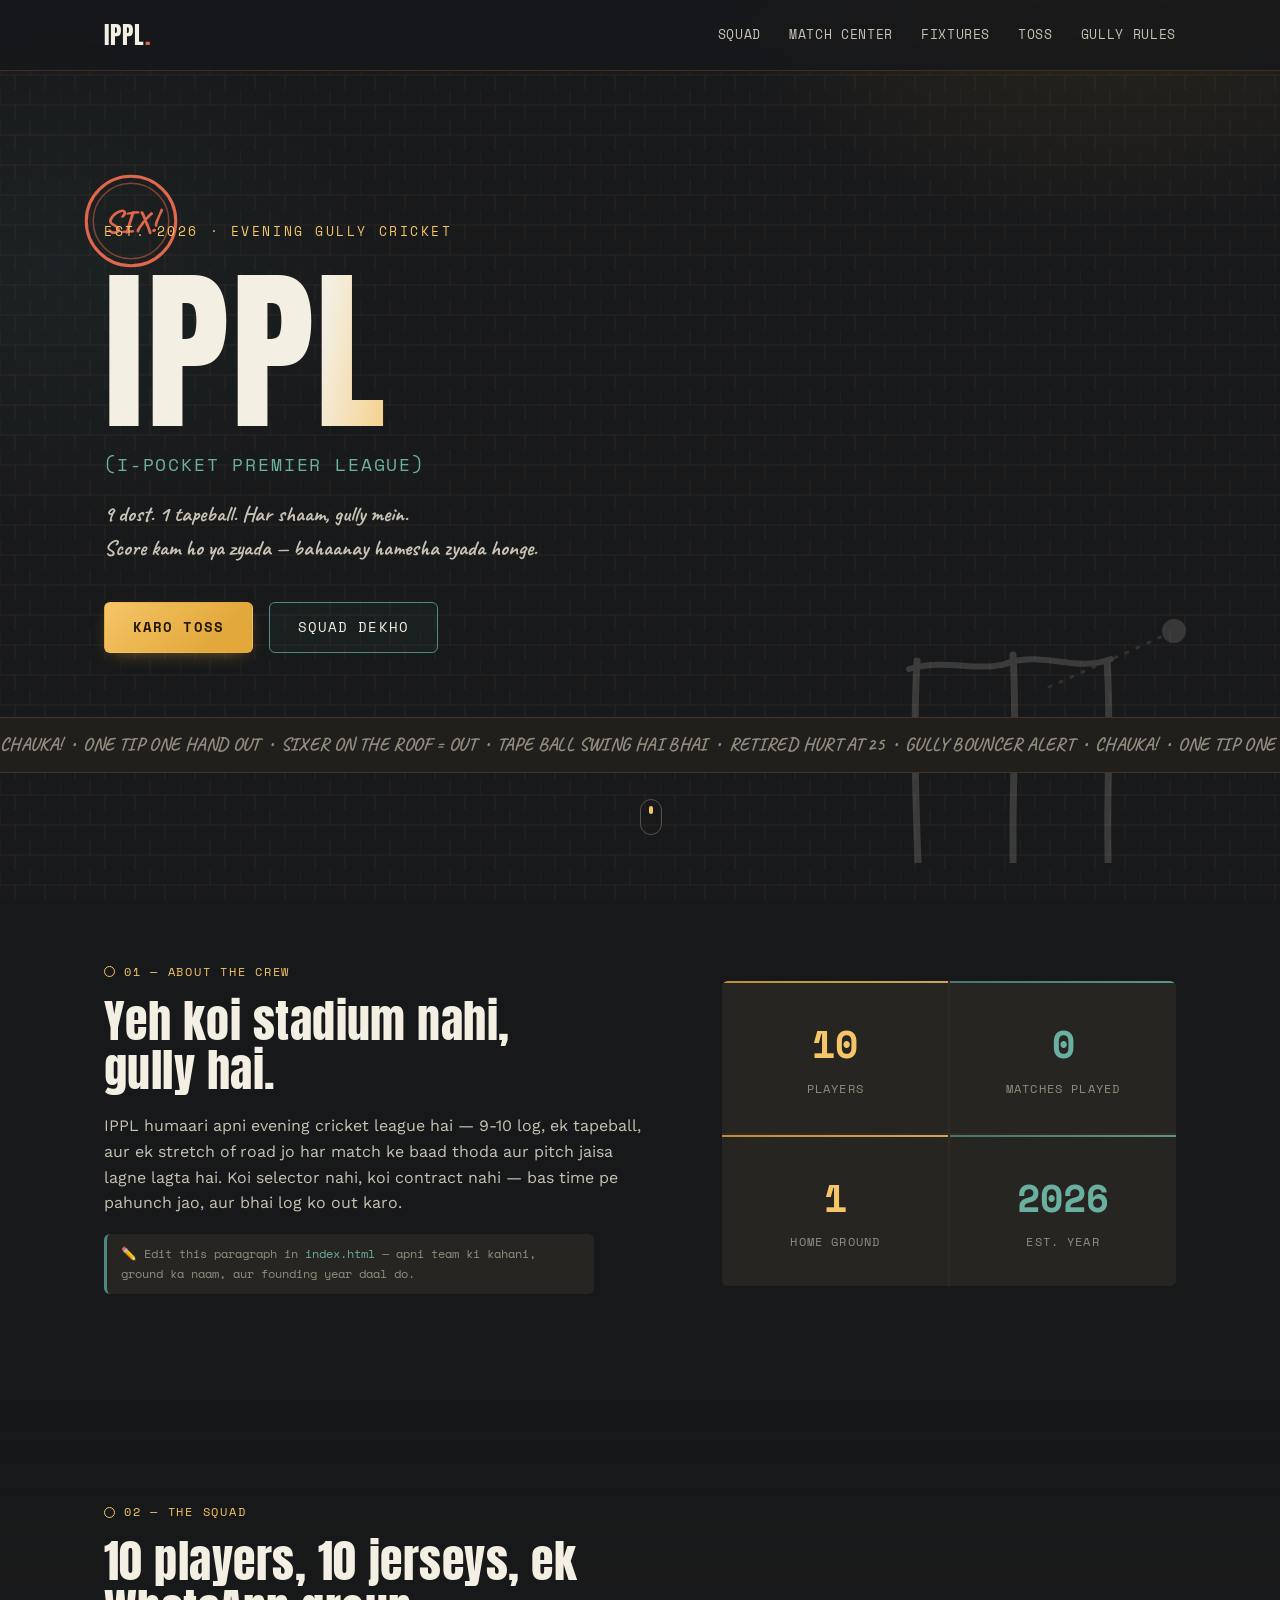
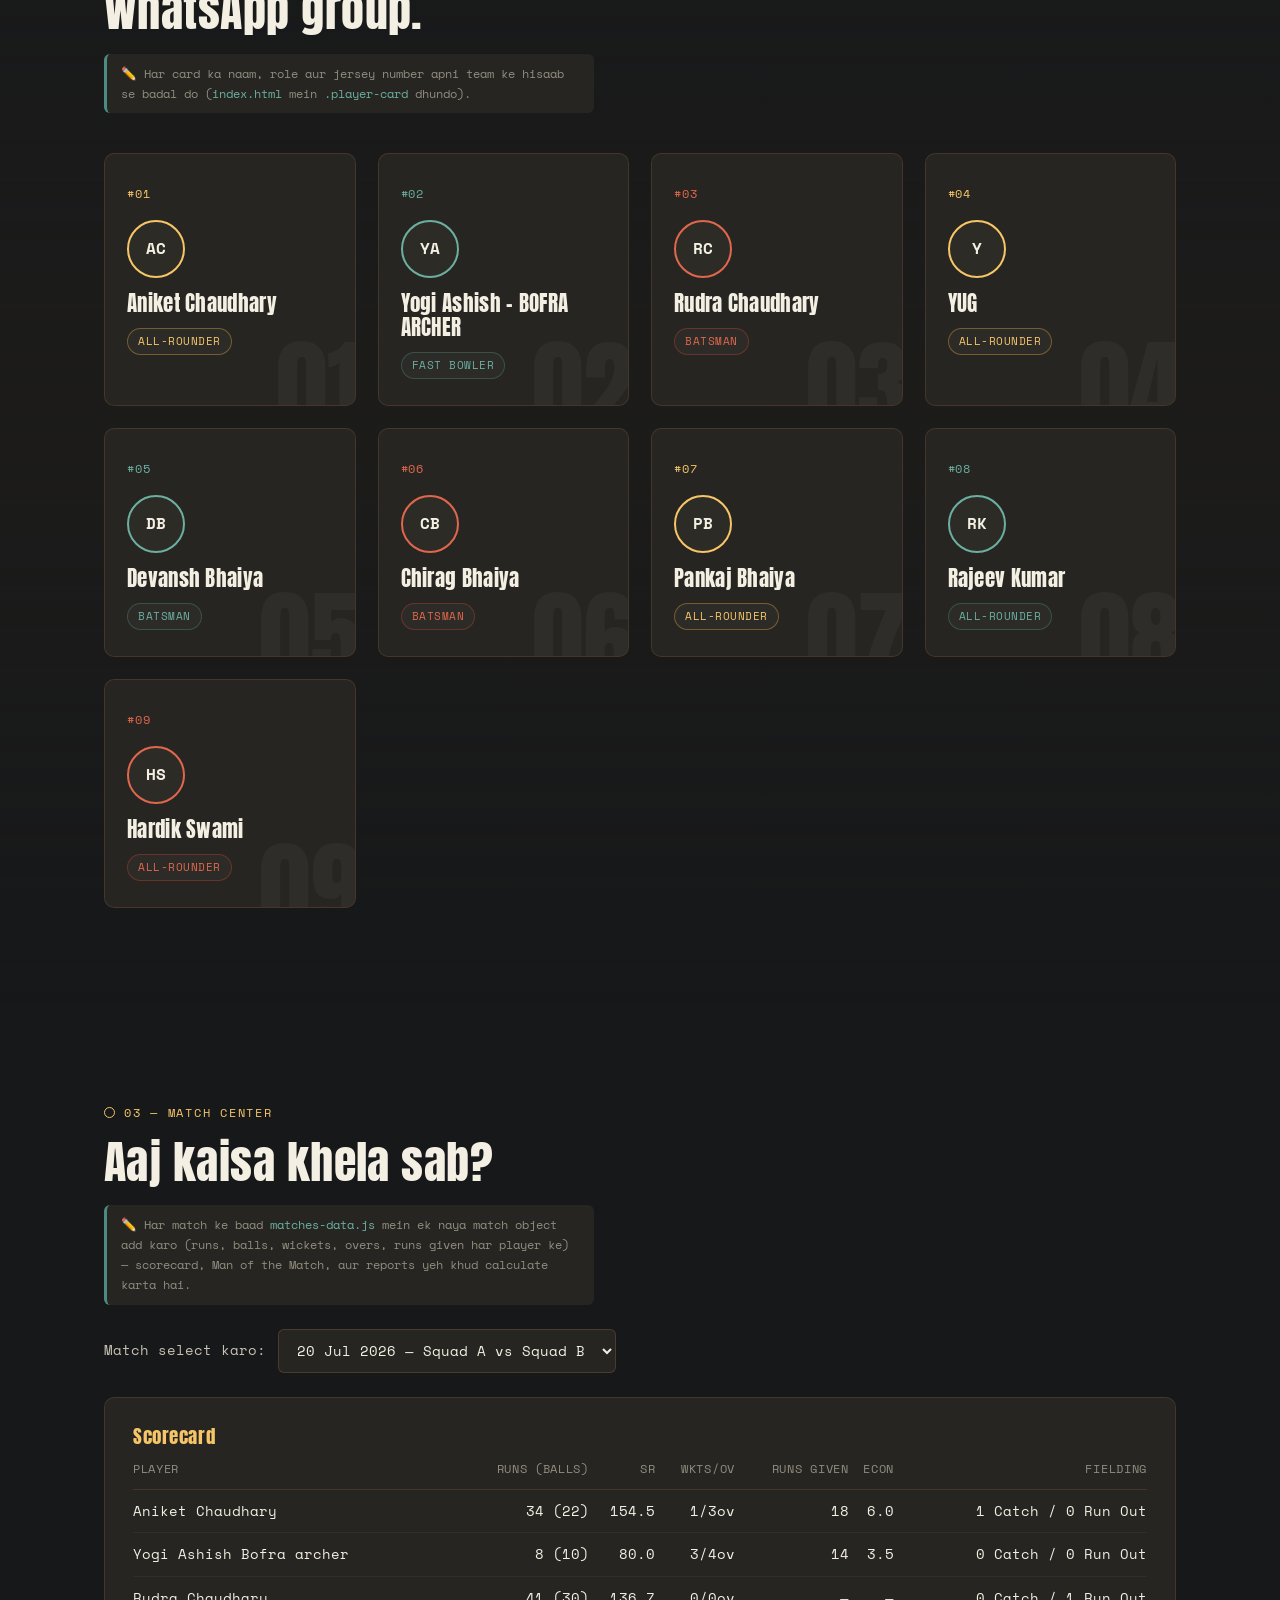
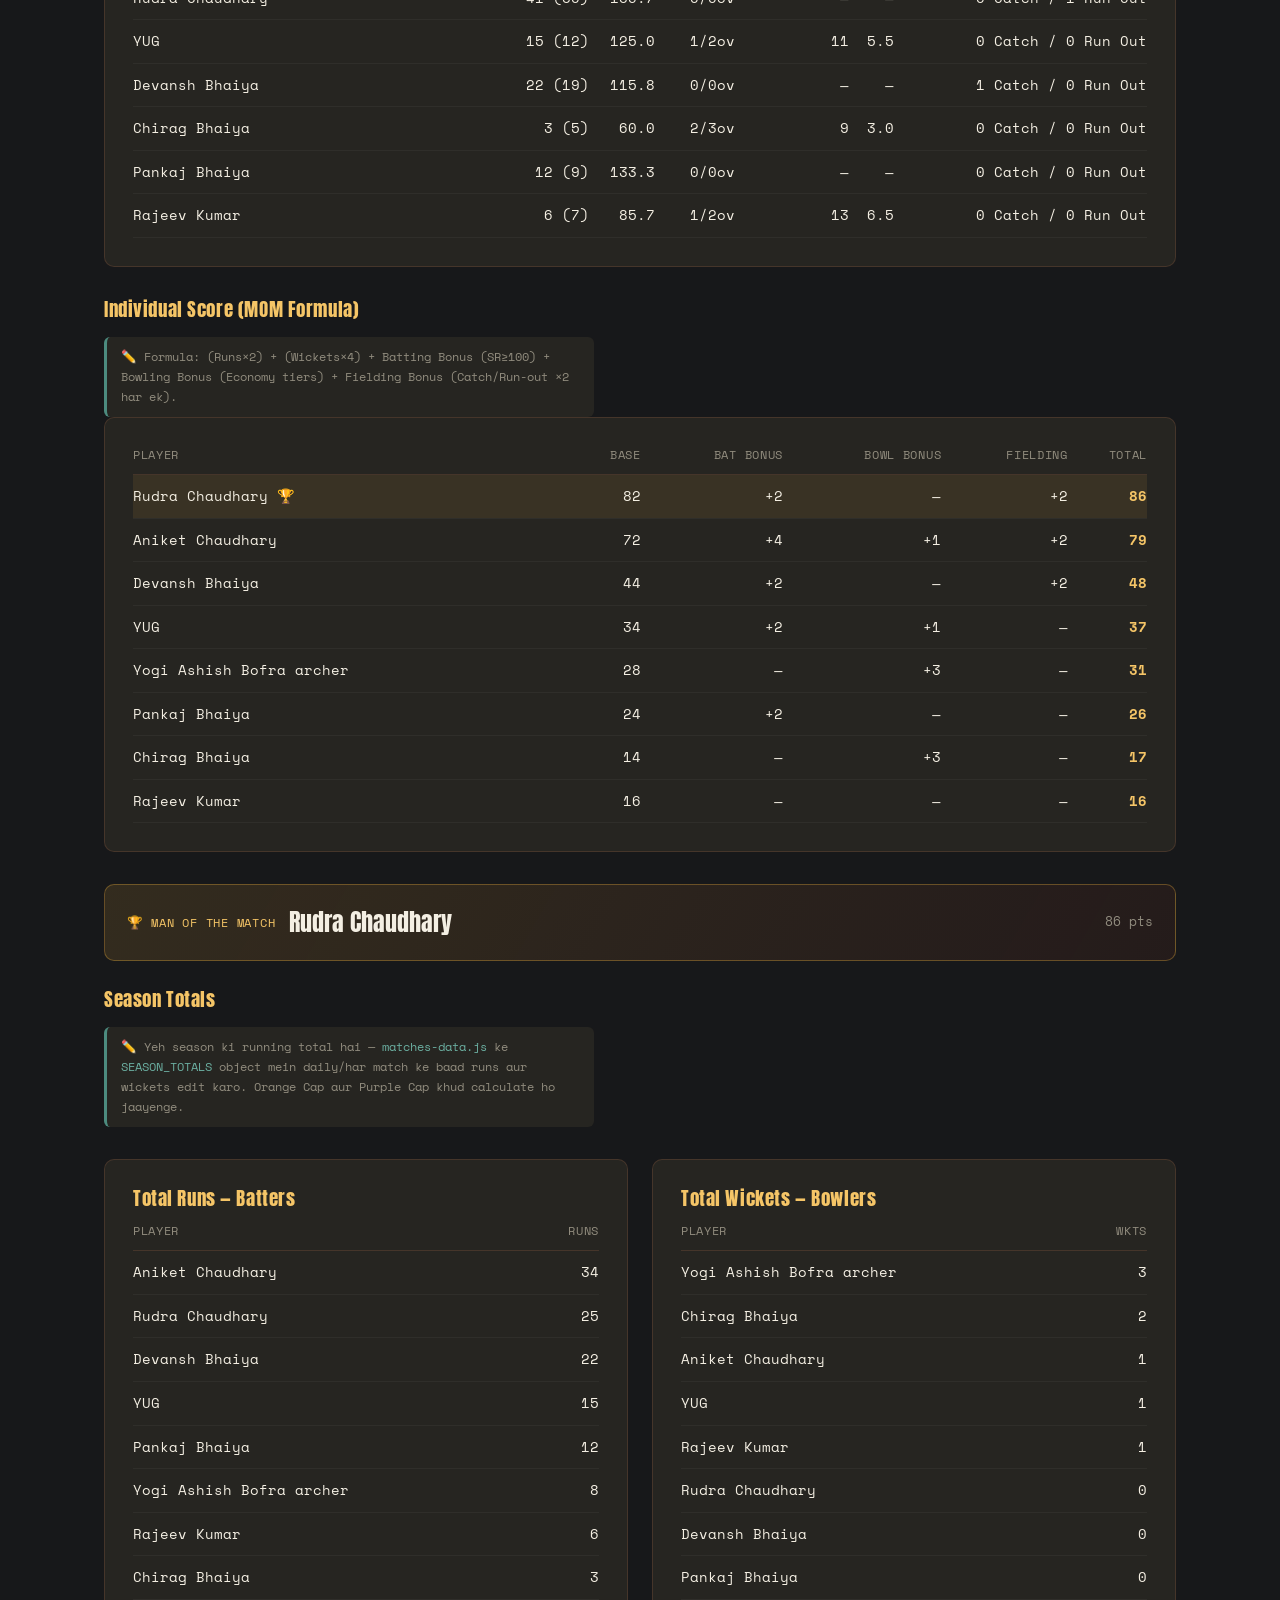
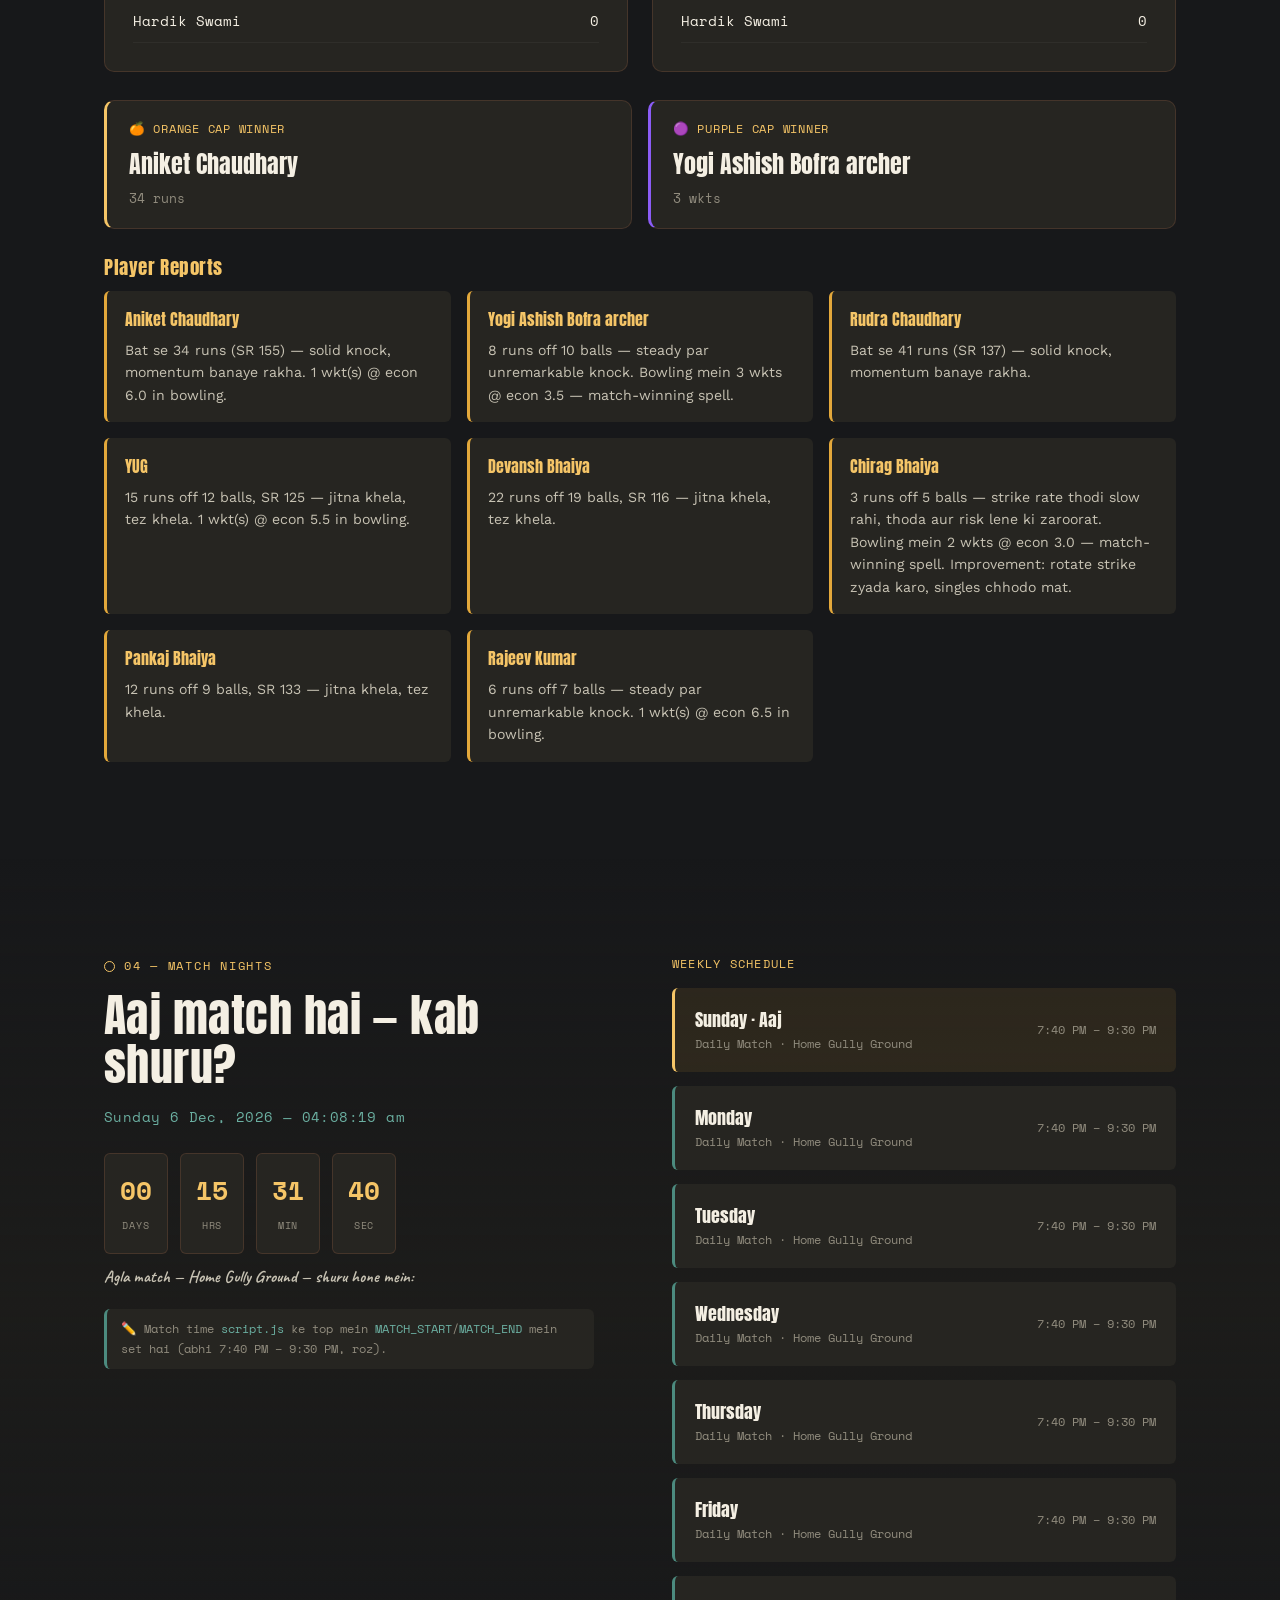
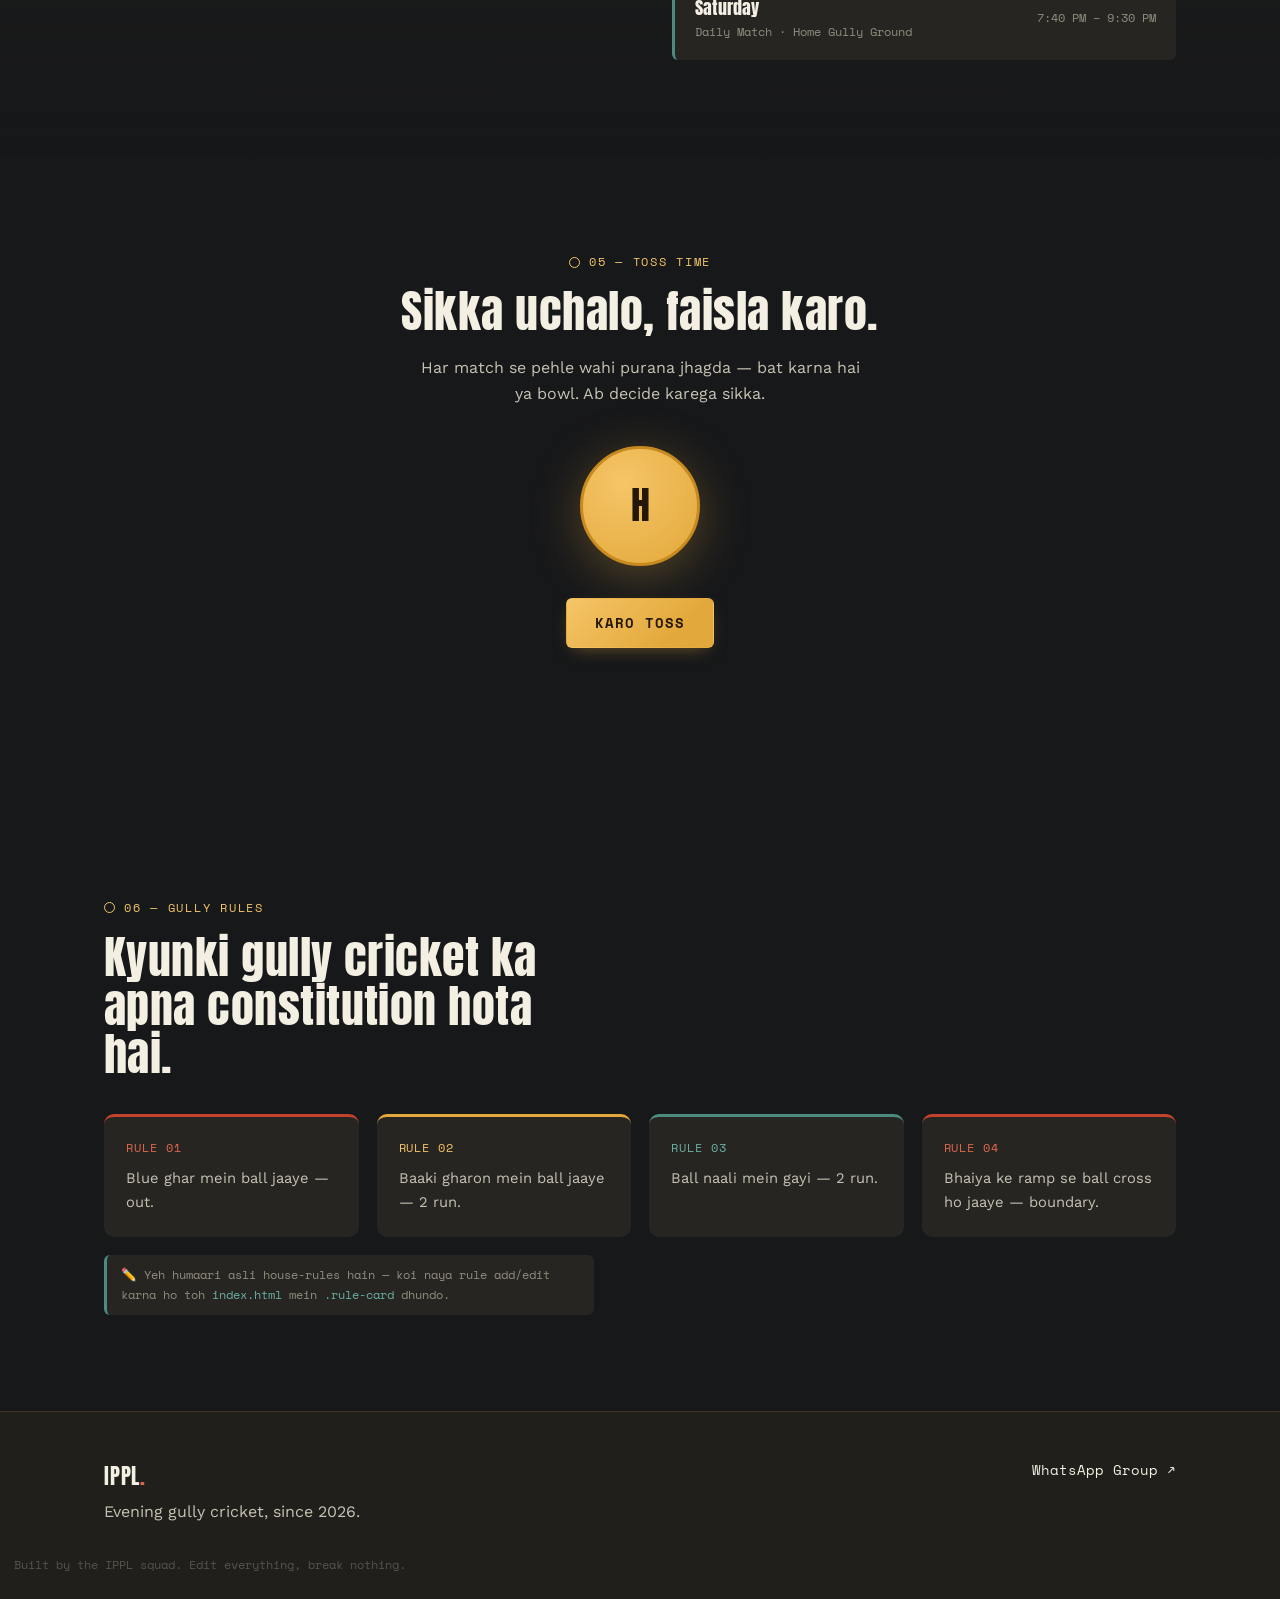
==== index.html @ b7e1fed7 "Refactor scorecard tables into scrollable divs" ====
<!DOCTYPE html>
<html lang="en">
<head>
<meta charset="UTF-8">
<meta name="viewport" content="width=device-width, initial-scale=1.0">
<title>IPPL — Evening Gully Cricket League</title>
<meta name="description" content="IPPL — our gully cricket crew's home ground online. Squad, fixtures, stats and toss.">
<link rel="preconnect" href="https://fonts.googleapis.com">
<link rel="preconnect" href="https://fonts.gstatic.com" crossorigin>
<link href="https://fonts.googleapis.com/css2?family=Anton&family=Caveat:wght@600;700&family=Space+Mono:wght@400;700&family=Work+Sans:wght@400;500;600;700&display=swap" rel="stylesheet">
<link rel="stylesheet" href="style.css">
</head>
<body>

<!-- ============ NAV ============ -->
<header class="site-header">
  <div class="nav-wrap">
    <a href="#top" class="brand">IPPL<span class="brand-dot">.</span></a>
    <button class="nav-toggle" id="navToggle" aria-label="Toggle menu" aria-expanded="false">
      <span></span><span></span><span></span>
    </button>
    <nav class="nav-links" id="navLinks">
      <a href="#squad">Squad</a>
      <a href="#matchcenter">Match Center</a>
      <a href="#fixtures">Fixtures</a>
      <a href="#toss">Toss</a>
      <a href="#rules">Gully Rules</a>
    </nav>
  </div>
</header>

<!-- ============ HERO ============ -->
<section class="hero" id="top">
  <svg class="chalk-wicket" viewBox="0 0 420 320" aria-hidden="true">
    <path d="M110 300 C107 220, 104 140, 108 70" fill="none" stroke="currentColor" stroke-width="7" stroke-linecap="round"/>
    <path d="M205 302 C201 218, 209 138, 204 64" fill="none" stroke="currentColor" stroke-width="7" stroke-linecap="round"/>
    <path d="M300 300 C296 218, 303 140, 298 70" fill="none" stroke="currentColor" stroke-width="7" stroke-linecap="round"/>
    <path d="M100 78 C140 66, 172 84, 206 70" fill="none" stroke="currentColor" stroke-width="6" stroke-linecap="round"/>
    <path d="M198 72 C236 60, 266 82, 302 68" fill="none" stroke="currentColor" stroke-width="6" stroke-linecap="round"/>
    <circle cx="365" cy="40" r="12" fill="currentColor" opacity="0.9"/>
    <path d="M240 96 C280 78, 322 60, 356 44" fill="none" stroke="currentColor" stroke-width="3" stroke-dasharray="2 10" stroke-linecap="round" opacity="0.7"/>
  </svg>
  <div class="six-stamp" aria-hidden="true">
    <svg viewBox="0 0 140 140">
      <circle cx="70" cy="70" r="58" fill="none" stroke="currentColor" stroke-width="4"/>
      <circle cx="70" cy="70" r="49" fill="none" stroke="currentColor" stroke-width="2" opacity="0.5"/>
    </svg>
    <span>SIX!</span>
  </div>
  <div class="hero-inner">
    <p class="eyebrow">EST. 2026 · EVENING GULLY CRICKET</p>
    <h1 class="hero-title"><span class="hero-title-shine">IPPL</span><span class="hero-fullform">(I-Pocket Premier League)</span></h1>
    <p class="hero-sub">9 dost. 1 tapeball. Har shaam, gully mein.<br class="br-desktop"> Score kam ho ya zyada — bahaanay hamesha zyada honge.</p>
    <div class="hero-actions">
      <a href="#toss" class="btn btn-amber">Karo Toss</a>
      <a href="#squad" class="btn btn-ghost">Squad Dekho</a>
    </div>
  </div>
  <a href="#about" class="scroll-cue" aria-label="Scroll down">
    <span></span>
  </a>
  <div class="marquee" aria-hidden="true">
    <div class="marquee-track">
      <span>CHAUKA! &nbsp;•&nbsp; ONE TIP ONE HAND OUT &nbsp;•&nbsp; SIXER ON THE ROOF = OUT &nbsp;•&nbsp; TAPE BALL SWING HAI BHAI &nbsp;•&nbsp; RETIRED HURT AT 25 &nbsp;•&nbsp; GULLY BOUNCER ALERT &nbsp;•&nbsp; CHAUKA! &nbsp;•&nbsp; ONE TIP ONE HAND OUT &nbsp;•&nbsp; SIXER ON THE ROOF = OUT &nbsp;•&nbsp; TAPE BALL SWING HAI BHAI &nbsp;•&nbsp; RETIRED HURT AT 25 &nbsp;•&nbsp; GULLY BOUNCER ALERT &nbsp;•&nbsp;</span>
    </div>
  </div>
</section>

<!-- ============ ABOUT / SCOREBOARD ============ -->
<section class="about" id="about">
  <div class="section-inner about-grid">
    <div class="about-copy reveal">
      <p class="section-label">01 — About the crew</p>
      <h2>Yeh koi stadium nahi, gully hai.</h2>
      <p>IPPL humaari apni evening cricket league hai — 9-10 log, ek tapeball, aur ek stretch of road jo har match ke baad thoda aur pitch jaisa lagne lagta hai. Koi selector nahi, koi contract nahi — bas time pe pahunch jao, aur bhai log ko out karo.</p>
      <p class="edit-note">✏️ Edit this paragraph in <code>index.html</code> — apni team ki kahani, ground ka naam, aur founding year daal do.</p>
    </div>
    <div class="scoreboard reveal">
      <div class="score-tile">
        <span class="score-num" data-count="10">0</span>
        <span class="score-label">Players</span>
      </div>
      <div class="score-tile">
        <span class="score-num" data-count="0">0</span>
        <span class="score-label">Matches Played</span>
      </div>
      <div class="score-tile">
        <span class="score-num" data-count="1">0</span>
        <span class="score-label">Home Ground</span>
      </div>
      <div class="score-tile">
        <span class="score-num" data-count="2026">0</span>
        <span class="score-label">Est. Year</span>
      </div>
    </div>
  </div>
</section>

<!-- ============ SQUAD ============ -->
<section class="squad" id="squad">
  <div class="section-inner">
    <p class="section-label">02 — The squad</p>
    <h2 class="reveal">10 players, 10 jerseys, ek WhatsApp group.</h2>
    <p class="edit-note reveal">✏️ Har card ka naam, role aur jersey number apni team ke hisaab se badal do (<code>index.html</code> mein <code>.player-card</code> dhundo).</p>
    <div class="squad-grid" id="squadGrid"></div>
  </div>
</section>

<!-- ============ MATCH CENTER ============ -->
<section class="matchcenter" id="matchcenter">
  <div class="section-inner">
    <p class="section-label">03 — Match Center</p>
    <h2 class="reveal">Aaj kaisa khela sab?</h2>
    <p class="edit-note reveal">✏️ Har match ke baad <code>matches-data.js</code> mein ek naya match object add karo (runs, balls, wickets, overs, runs given har player ke) — scorecard, Man of the Match, aur reports yeh khud calculate karta hai.</p>

    <div class="match-picker reveal">
      <label for="matchSelect">Match select karo:</label>
      <select id="matchSelect"></select>
    </div>

    <div class="stat-panel reveal scorecard-panel">
      <h3>Scorecard</h3>
      <div class="table-scroll">
        <table>
          <thead><tr><th>Player</th><th>Runs (Balls)</th><th>SR</th><th>Wkts/Ov</th><th>Runs Given</th><th>Econ</th><th>Fielding</th></tr></thead>
          <tbody id="scorecardBody"></tbody>
        </table>
      </div>
    </div>

    <h3 class="reports-heading reveal">Individual Score (MOM Formula)</h3>
    <p class="edit-note reveal">✏️ Formula: (Runs×2) + (Wickets×4) + Batting Bonus (SR≥100) + Bowling Bonus (Economy tiers) + Fielding Bonus (Catch/Run-out ×2 har ek).</p>
    <div class="stat-panel reveal scorecard-panel">
      <div class="table-scroll">
        <table>
          <thead><tr><th>Player</th><th>Base</th><th>Bat Bonus</th><th>Bowl Bonus</th><th>Fielding</th><th>Total</th></tr></thead>
          <tbody id="pointsBody"></tbody>
        </table>
      </div>
    </div>

    <div class="mom-banner reveal" id="momBadge"></div>

    <h3 class="reports-heading reveal">Season Totals</h3>
    <p class="edit-note reveal">✏️ Yeh season ki running total hai — <code>matches-data.js</code> ke <code>SEASON_TOTALS</code> object mein daily/har match ke baad runs aur wickets edit karo. Orange Cap aur Purple Cap khud calculate ho jaayenge.</p>
    <div class="stats-grid">
      <div class="stat-panel reveal">
        <h3>Total Runs — Batters</h3>
        <table>
          <thead><tr><th>Player</th><th>Runs</th></tr></thead>
          <tbody id="seasonBattingBody"></tbody>
        </table>
      </div>
      <div class="stat-panel reveal">
        <h3>Total Wickets — Bowlers</h3>
        <table>
          <thead><tr><th>Player</th><th>Wkts</th></tr></thead>
          <tbody id="seasonBowlingBody"></tbody>
        </table>
      </div>
    </div>

    <div class="cap-banner reveal" id="capWinnersBanner"></div>

    <h3 class="reports-heading reveal">Player Reports</h3>
    <ul class="reports-grid" id="reportsList"></ul>
  </div>
</section>

<!-- ============ FIXTURES ============ -->
<section class="fixtures" id="fixtures">
  <div class="section-inner fixtures-grid">
    <div class="reveal">
      <p class="section-label">04 — Match nights</p>
      <h2>Aaj match hai — kab shuru?</h2>
      <p class="live-clock" id="liveClock">Loading…</p>
      <div class="countdown" id="countdown">
        <div class="cd-box"><span id="cdDays">--</span><label>Days</label></div>
        <div class="cd-box"><span id="cdHours">--</span><label>Hrs</label></div>
        <div class="cd-box"><span id="cdMins">--</span><label>Min</label></div>
        <div class="cd-box"><span id="cdSecs">--</span><label>Sec</label></div>
      </div>
      <p class="countdown-caption" id="countdownCaption">Loading…</p>
      <p class="edit-note">✏️ Match time <code>script.js</code> ke top mein <code>MATCH_START</code>/<code>MATCH_END</code> mein set hai (abhi 7:40 PM – 9:30 PM, roz).</p>
    </div>
    <div class="reveal">
      <p class="schedule-heading">Weekly Schedule</p>
      <ul class="fixture-list" id="fixtureList"></ul>
    </div>
  </div>
</section>

<!-- ============ TOSS SIMULATOR ============ -->
<section class="toss" id="toss">
  <div class="section-inner toss-inner">
    <p class="section-label">05 — Toss time</p>
    <h2 class="reveal">Sikka uchalo, faisla karo.</h2>
    <p class="reveal">Har match se pehle wahi purana jhagda — bat karna hai ya bowl. Ab decide karega sikka.</p>

    <div class="coin-stage reveal">
      <div class="coin" id="coin">
        <div class="coin-face coin-heads">H</div>
        <div class="coin-face coin-tails">T</div>
      </div>
    </div>

    <button class="btn btn-amber" id="tossBtn">Karo Toss</button>
    <p class="toss-result" id="tossResult">&nbsp;</p>
  </div>
</section>

<!-- ============ RULES ============ -->
<section class="rules" id="rules">
  <div class="section-inner">
    <p class="section-label">06 — Gully rules</p>
    <h2 class="reveal">Kyunki gully cricket ka apna constitution hota hai.</h2>
    <div class="rules-grid">
      <div class="rule-card reveal">
        <span class="rule-tag">Rule 01</span>
        <p>Blue ghar mein ball jaaye — out.</p>
      </div>
      <div class="rule-card reveal">
        <span class="rule-tag">Rule 02</span>
        <p>Baaki gharon mein ball jaaye — 2 run.</p>
      </div>
      <div class="rule-card reveal">
        <span class="rule-tag">Rule 03</span>
        <p>Ball naali mein gayi — 2 run.</p>
      </div>
      <div class="rule-card reveal">
        <span class="rule-tag">Rule 04</span>
        <p>Bhaiya ke ramp se ball cross ho jaaye — boundary.</p>
      </div>
    </div>
    <p class="edit-note reveal">✏️ Yeh humaari asli house-rules hain — koi naya rule add/edit karna ho toh <code>index.html</code> mein <code>.rule-card</code> dhundo.</p>
  </div>
</section>

<!-- ============ FOOTER ============ -->
<footer class="site-footer">
  <div class="section-inner footer-grid">
    <div>
      <p class="brand footer-brand">IPPL<span class="brand-dot">.</span></p>
      <p>Evening gully cricket, since 2026.</p>
    </div>
    <div class="footer-links">
      <a href="https://chat.whatsapp.com/Jui4usYF5fk5azBTB56OIB?s=sh&p=a&ilr=0" target="_blank" rel="noopener">WhatsApp Group ↗</a>
    </div>
  </div>
  <p class="footer-credit">Built by the IPPL squad. Edit everything, break nothing.</p>
</footer>

<script src="matches-data.js"></script>
<script src="script.js"></script>
</body>
</html>
---- style.css ----
/* ============================================
   IPPL — Evening Gully Cricket League
   Theme: chalked-up brick wall at dusk.
   Poster type (Anton) + handwritten chalk (Caveat)
   + scoreboard mono (Space Mono). Mustard / teal /
   brick-red on a warm charcoal wall — not a single
   glow-on-black accent.
   ============================================ */

:root{
  --bg: #17181A;
  --wall: #201F1B;
  --wall-2: #262521;
  --wall-3: #2D2B25;
  --brick: #8A5A3F;
  --mortar: #EDE7D8;

  --chalk: #F4EFE3;
  --chalk-dim: #C7C2B3;
  --concrete: #918C7E;
  --concrete-dim: #55534A;

  --mustard: #E3A83B;
  --mustard-bright: #F5C567;
  --teal: #4C8B7F;
  --teal-bright: #6BAFA1;
  --tape-red: #C1432E;
  --tape-red-bright: #E0674D;

  --font-display: 'Anton', sans-serif;
  --font-body: 'Work Sans', sans-serif;
  --font-mono: 'Space Mono', monospace;
  --font-chalk: 'Caveat', cursive;

  --max-width: 1120px;
  --radius: 6px;
}

*{ box-sizing: border-box; margin: 0; padding: 0; }

html{ scroll-behavior: smooth; }

@media (prefers-reduced-motion: reduce){
  html{ scroll-behavior: auto; }
  *{ animation-duration: 0.001ms !important; animation-iteration-count: 1 !important; transition-duration: 0.001ms !important; }
}

body{
  position: relative;
  background: var(--bg);
  color: var(--chalk);
  font-family: var(--font-body);
  line-height: 1.6;
  overflow-x: hidden;
}

/* ---- brick wall texture, fixed behind everything ---- */
body::before{
  content: "";
  position: fixed;
  inset: 0;
  z-index: 0;
  pointer-events: none;
  background-color: var(--bg);
  background-image:
    radial-gradient(680px 480px at 86% -6%, rgba(227,168,59,0.10), transparent 60%),
    radial-gradient(560px 420px at 4% 30%, rgba(76,139,127,0.08), transparent 62%),
    url("data:image/svg+xml,%3Csvg xmlns='http://www.w3.org/2000/svg' width='60' height='30'%3E%3Cpath d='M0 15H60M0 0V15M30 0V15M15 15V30M45 15V30' fill='none' stroke='%238A5A3F' stroke-opacity='0.16' stroke-width='1'/%3E%3C/svg%3E");
}

/* ---- subtle grain overlay for a chalky, un-slick surface ---- */
body::after{
  content: "";
  position: fixed;
  inset: 0;
  z-index: 1;
  pointer-events: none;
  opacity: 0.05;
  mix-blend-mode: overlay;
  background-image: url("data:image/svg+xml,%3Csvg xmlns='http://www.w3.org/2000/svg' width='140' height='140'%3E%3Cfilter id='n'%3E%3CfeTurbulence type='fractalNoise' baseFrequency='0.9' numOctaves='2' stitchTiles='stitch'/%3E%3C/filter%3E%3Crect width='100%25' height='100%25' filter='url(%23n)'/%3E%3C/svg%3E");
}

.site-header, .hero, main, section, .site-footer{
  position: relative;
  z-index: 2;
}

a{ color: inherit; text-decoration: none; }
ul{ list-style: none; }
img{ max-width: 100%; display: block; }

.section-inner{
  max-width: var(--max-width);
  margin: 0 auto;
  padding: 96px 24px;
}

.section-label{
  font-family: var(--font-mono);
  color: var(--mustard-bright);
  letter-spacing: 0.14em;
  font-size: 0.78rem;
  text-transform: uppercase;
  margin-bottom: 14px;
  display: inline-flex;
  align-items: center;
  gap: 9px;
}
.section-label::before{
  content: "";
  width: 9px;
  height: 9px;
  border-radius: 50%;
  border: 1.5px solid var(--mustard-bright);
  display: inline-block;
}

h1, h2, h3{
  font-family: var(--font-display);
  font-weight: 400;
  letter-spacing: 0.01em;
  line-height: 1.05;
}

h2{
  font-size: clamp(1.9rem, 4vw, 2.9rem);
  margin-bottom: 20px;
  max-width: 22ch;
  color: var(--chalk);
}
h2 em{
  font-style: normal;
  color: var(--mustard-bright);
}

h3{
  font-size: 1.2rem;
  color: var(--mustard-bright);
  margin-bottom: 14px;
  letter-spacing: 0.03em;
}

p{ color: var(--chalk-dim); max-width: 60ch; }

.edit-note{
  font-family: var(--font-mono);
  font-size: 0.78rem;
  color: var(--concrete);
  background: var(--wall-2);
  border-left: 3px solid var(--teal);
  padding: 10px 14px;
  border-radius: var(--radius);
  margin-top: 18px;
  max-width: 70ch;
}
.edit-note code{
  color: var(--teal-bright);
  font-family: var(--font-mono);
}

/* ---------- buttons ---------- */
.btn{
  display: inline-block;
  position: relative;
  overflow: hidden;
  font-family: var(--font-mono);
  font-size: 0.85rem;
  letter-spacing: 0.08em;
  text-transform: uppercase;
  padding: 14px 28px;
  border-radius: var(--radius);
  border: 1px solid transparent;
  cursor: pointer;
  transition: transform 0.15s ease, box-shadow 0.15s ease, background 0.15s ease;
}
.btn-amber{
  background: linear-gradient(135deg, var(--mustard-bright), var(--mustard) 75%);
  color: #241705;
  font-weight: 700;
  box-shadow: 0 6px 18px -8px rgba(227,168,59,0.55);
}
.btn-amber::before{
  content: "";
  position: absolute;
  top: 0;
  left: -60%;
  width: 40%;
  height: 100%;
  background: linear-gradient(120deg, transparent, rgba(255,255,255,0.55), transparent);
  transform: skewX(-20deg);
  transition: left 0.55s ease;
}
.btn-amber:hover::before{ left: 130%; }
.btn-amber:hover{
  transform: translateY(-2px);
  box-shadow: 0 12px 28px -8px rgba(227,168,59,0.6);
}
.btn-ghost{
  border-color: var(--teal);
  color: var(--chalk);
  background: rgba(76,139,127,0.06);
}
.btn-ghost:hover{
  border-color: var(--teal-bright);
  color: var(--teal-bright);
  background: rgba(76,139,127,0.14);
}

/* ---------- reveal on scroll ---------- */
.reveal{
  opacity: 0;
  transform: translateY(18px);
  transition: opacity 0.6s ease, transform 0.6s ease;
}
.reveal.in-view{
  opacity: 1;
  transform: translateY(0);
}

/* ============ HEADER / NAV ============ */
.site-header{
  position: sticky;
  top: 0;
  z-index: 50;
  background: rgba(23, 24, 26, 0.78);
  backdrop-filter: blur(12px) saturate(140%);
  border-bottom: 1px solid rgba(138,90,63,0.35);
}
.nav-wrap{
  max-width: var(--max-width);
  margin: 0 auto;
  padding: 16px 24px;
  display: flex;
  align-items: center;
  justify-content: space-between;
}
.brand{
  font-family: var(--font-display);
  font-size: 1.5rem;
  letter-spacing: 0.04em;
  color: var(--chalk);
}
.brand-dot{ color: var(--tape-red-bright); }

.nav-links{
  display: flex;
  gap: 28px;
}
.nav-links a{
  position: relative;
  font-family: var(--font-mono);
  font-size: 0.82rem;
  letter-spacing: 0.05em;
  text-transform: uppercase;
  color: var(--chalk-dim);
  transition: color 0.15s ease;
  padding-bottom: 2px;
}
.nav-links a::after{
  content: "";
  position: absolute;
  left: 0;
  bottom: -2px;
  width: 0%;
  height: 1.5px;
  background: var(--mustard-bright);
  transition: width 0.25s ease;
}
.nav-links a:hover{ color: var(--mustard-bright); }
.nav-links a:hover::after{ width: 100%; }

.nav-toggle{
  display: none;
  flex-direction: column;
  gap: 5px;
  background: none;
  border: none;
  cursor: pointer;
  padding: 8px;
}
.nav-toggle span{
  width: 22px;
  height: 2px;
  background: var(--chalk);
  transition: transform 0.2s ease, opacity 0.2s ease;
}

@media (max-width: 760px){
  .nav-toggle{ display: flex; }
  .nav-links{
    position: absolute;
    top: 100%;
    left: 0;
    right: 0;
    flex-direction: column;
    background: var(--wall);
    padding: 20px 24px;
    gap: 18px;
    display: none;
  }
  .nav-links.open{ display: flex; }
  .nav-toggle.open span:nth-child(1){ transform: translateY(7px) rotate(45deg); }
  .nav-toggle.open span:nth-child(2){ opacity: 0; }
  .nav-toggle.open span:nth-child(3){ transform: translateY(-7px) rotate(-45deg); }
}

/* ============ HERO ============ */
.hero{
  position: relative;
  min-height: 88vh;
  display: flex;
  flex-direction: column;
  justify-content: center;
  padding-top: 60px;
  overflow: hidden;
}

/* chalk-drawn wicket, faint, behind the title like a real wall doodle */
.chalk-wicket{
  position: absolute;
  right: 4%;
  bottom: -6%;
  width: min(38vw, 420px);
  height: auto;
  color: var(--chalk);
  opacity: 0.16;
  pointer-events: none;
}

/* the hand-stamped "SIX!" mark, like kids chalk after a big hit */
.six-stamp{
  position: absolute;
  top: 96px;
  left: 6%;
  width: 108px;
  height: 108px;
  color: var(--tape-red-bright);
  transform: rotate(-11deg);
  opacity: 0.9;
  pointer-events: none;
  animation: fade-up-in 0.8s ease 0.75s both;
}
.six-stamp svg{ position: absolute; inset: 0; width: 100%; height: 100%; }
.six-stamp span{
  position: absolute;
  inset: 0;
  display: flex;
  align-items: center;
  justify-content: center;
  font-family: var(--font-chalk);
  font-weight: 700;
  font-size: 2rem;
  color: var(--tape-red-bright);
}
@media (max-width: 700px){
  .six-stamp{ width: 78px; height: 78px; top: 80px; }
  .six-stamp span{ font-size: 1.5rem; }
  .chalk-wicket{ opacity: 0.1; }
}

.hero-inner{
  position: relative;
  max-width: var(--max-width);
  margin: 0 auto;
  padding: 0 24px;
  width: 100%;
}

/* ---- hero entrance animation ---- */
@keyframes fade-up-in{
  from{ opacity: 0; transform: translateY(28px); }
  to{ opacity: 1; transform: translateY(0); }
}

.eyebrow{
  font-family: var(--font-mono);
  color: var(--mustard-bright);
  letter-spacing: 0.2em;
  font-size: 0.8rem;
  margin-bottom: 18px;
  animation: fade-up-in 0.7s cubic-bezier(.2,.7,.2,1) 0.1s both;
}

.hero-title{
  font-size: clamp(4.5rem, 16vw, 11rem);
  letter-spacing: 0.01em;
  color: var(--chalk);
  /* slightly mis-registered print, like a hand-stencilled wall sign */
  text-shadow:
    3px 0 0 rgba(227,168,59,0.5),
    -3px 0 0 rgba(76,139,127,0.35);
  animation: fade-up-in 0.85s cubic-bezier(.2,.7,.2,1) 0.22s both;
}

/* moving light sweeping across "IPPL" — chalky glint on the wall */
.hero-title-shine{
  display: inline-block;
  text-shadow: none; /* override the parent's static double-shadow so the shine reads clearly */
  background: linear-gradient(
    100deg,
    var(--chalk) 0%,
    var(--chalk) 30%,
    var(--mustard-bright) 45%,
    #fff8e6 50%,
    var(--mustard-bright) 55%,
    var(--chalk) 70%,
    var(--chalk) 100%
  );
  background-size: 260% 100%;
  -webkit-background-clip: text;
  background-clip: text;
  color: transparent;
  animation:
    title-shine 4.5s ease-in-out infinite,
    title-float 6s ease-in-out infinite;
}
@keyframes title-shine{
  0%{ background-position: 200% 0; }
  60%{ background-position: -60% 0; }
  100%{ background-position: -60% 0; }
}
/* clear left-to-right drive, with a little steering wiggle at each end
   like a car doing a U-turn before heading back */
@keyframes title-float{
  0%   { transform: translateX(-34px) rotate(0deg); }
  40%  { transform: translateX(34px) rotate(0deg); }
  44%  { transform: translateX(37px) rotate(9deg); }
  48%  { transform: translateX(34px) rotate(0deg); }
  90%  { transform: translateX(-34px) rotate(0deg); }
  94%  { transform: translateX(-37px) rotate(-9deg); }
  98%, 100% { transform: translateX(-34px) rotate(0deg); }
}

.hero-fullform{
  display: block;
  font-family: var(--font-mono);
  font-size: clamp(0.85rem, 1.8vw, 1.15rem);
  letter-spacing: 0.1em;
  text-transform: uppercase;
  color: var(--teal-bright);
  text-shadow: none;
  margin-top: 10px;
  animation: fade-up-in 0.85s cubic-bezier(.2,.7,.2,1) 0.38s both;
}

.hero-sub{
  margin-top: 22px;
  font-size: clamp(1.1rem, 2vw, 1.35rem);
  max-width: 46ch;
  color: var(--chalk-dim);
  font-family: var(--font-chalk);
  font-weight: 700;
  animation: fade-up-in 0.8s cubic-bezier(.2,.7,.2,1) 0.4s both;
}

.hero-actions{
  margin-top: 36px;
  display: flex;
  gap: 16px;
  flex-wrap: wrap;
  animation: fade-up-in 0.8s cubic-bezier(.2,.7,.2,1) 0.56s both;
}

/* scroll cue */
.scroll-cue{
  position: absolute;
  bottom: 28px;
  left: 50%;
  transform: translateX(-50%);
  width: 22px;
  height: 36px;
  border: 1.5px solid var(--concrete-dim);
  border-radius: 12px;
  display: flex;
  justify-content: center;
  padding-top: 6px;
  z-index: 2;
  animation: fade-up-in 0.8s ease 0.9s both;
  transition: border-color 0.2s ease;
}
.scroll-cue:hover{ border-color: var(--mustard-bright); }
.scroll-cue span{
  width: 4px;
  height: 8px;
  border-radius: 2px;
  background: var(--mustard-bright);
  animation: cue-drop 1.6s ease-in-out infinite;
}
@keyframes cue-drop{
  0%{ transform: translateY(0); opacity: 1; }
  70%{ transform: translateY(10px); opacity: 0; }
  71%{ transform: translateY(0); opacity: 0; }
  100%{ transform: translateY(0); opacity: 1; }
}

/* marquee ticker */
.marquee{
  position: relative;
  margin-top: 64px;
  border-top: 1px solid rgba(138,90,63,0.35);
  border-bottom: 1px solid rgba(138,90,63,0.35);
  background: var(--wall);
  overflow: hidden;
  padding: 12px 0;
}
.marquee-track{
  display: inline-block;
  white-space: nowrap;
  animation: scroll-left 32s linear infinite;
}
.marquee-track span{
  font-family: var(--font-chalk);
  font-weight: 700;
  font-size: 1.15rem;
  letter-spacing: 0.02em;
  color: var(--concrete);
  text-transform: none;
}
@keyframes scroll-left{
  from{ transform: translateX(0); }
  to{ transform: translateX(-50%); }
}

/* ============ ABOUT ============ */
.about-grid{
  display: grid;
  grid-template-columns: 1.1fr 0.9fr;
  gap: 64px;
  align-items: center;
}
@media (max-width: 800px){
  .about-grid{ grid-template-columns: 1fr; }
}
.about-copy p{ margin-bottom: 14px; }

.scoreboard{
  display: grid;
  grid-template-columns: 1fr 1fr;
  gap: 2px;
  background: rgba(138,90,63,0.25);
  border-radius: var(--radius);
  overflow: hidden;
}
.score-tile{
  position: relative;
  background: var(--wall-2);
  padding: 32px 20px;
  text-align: center;
  overflow: hidden;
  transition: background 0.2s ease;
}
.score-tile:nth-child(odd)::before{ background: linear-gradient(90deg, var(--mustard), var(--mustard-bright)); }
.score-tile:nth-child(even)::before{ background: linear-gradient(90deg, var(--teal), var(--teal-bright)); }
.score-tile::before{
  content: "";
  position: absolute;
  top: 0; left: 0; right: 0;
  height: 2px;
  opacity: 0.8;
}
.score-tile:hover{ background: var(--wall-3); }
.score-num{
  display: block;
  font-family: var(--font-mono);
  font-weight: 700;
  font-size: 2.4rem;
  color: var(--mustard-bright);
}
.score-tile:nth-child(even) .score-num{ color: var(--teal-bright); }
.score-label{
  font-family: var(--font-mono);
  font-size: 0.72rem;
  letter-spacing: 0.1em;
  text-transform: uppercase;
  color: var(--concrete);
}

/* ============ SQUAD ============ */
.squad{
  background: linear-gradient(180deg, transparent, rgba(32,31,27,0.6), transparent);
}

.squad-grid{
  margin-top: 40px;
  display: grid;
  grid-template-columns: repeat(auto-fill, minmax(220px, 1fr));
  gap: 22px;
}

.player-card{
  position: relative;
  isolation: isolate;
  background: var(--wall-2);
  border-radius: 10px;
  padding: 26px 22px;
  overflow: hidden;
  border: 1px solid rgba(138,90,63,0.3);
  transition: transform 0.25s cubic-bezier(.2,.8,.3,1.3), border-color 0.2s ease, box-shadow 0.25s ease;
}

/* ghost jersey number watermark, chalked style */
.player-card::after{
  content: attr(data-num);
  position: absolute;
  right: -6px;
  bottom: -34px;
  font-family: var(--font-display);
  font-size: 6.5rem;
  color: rgba(244,239,227,0.045);
  line-height: 1;
  z-index: -1;
  pointer-events: none;
}

.player-card:nth-child(3n+1){ --accent: var(--mustard-bright); --accent-dim: rgba(227,168,59,0.4); }
.player-card:nth-child(3n+2){ --accent: var(--teal-bright); --accent-dim: rgba(76,139,127,0.4); }
.player-card:nth-child(3n+3){ --accent: var(--tape-red-bright); --accent-dim: rgba(193,67,46,0.4); }

.player-card:hover{
  transform: translateY(-6px);
  border-color: var(--accent-dim);
  box-shadow: 0 18px 34px -18px var(--accent-dim);
}

.player-jersey{
  font-family: var(--font-mono);
  font-size: 0.75rem;
  color: var(--accent);
  letter-spacing: 0.08em;
}

.player-avatar{
  width: 58px;
  height: 58px;
  border-radius: 50%;
  display: flex;
  align-items: center;
  justify-content: center;
  font-family: var(--font-mono);
  font-weight: 700;
  color: var(--chalk);
  margin: 14px 0 14px;
  background: var(--wall-3);
  border: 2px solid var(--accent);
}

.player-name{
  font-family: var(--font-display);
  font-size: 1.3rem;
  letter-spacing: 0.015em;
  color: var(--chalk);
  line-height: 1.15;
}

.player-nickname{
  font-family: var(--font-chalk);
  font-weight: 700;
  font-size: 1rem;
  color: var(--accent);
  margin-top: 4px;
}

.player-role{
  display: inline-block;
  font-family: var(--font-mono);
  font-size: 0.68rem;
  color: var(--accent);
  text-transform: uppercase;
  letter-spacing: 0.05em;
  margin-top: 12px;
  padding: 4px 10px;
  border-radius: 999px;
  border: 1px solid var(--accent-dim);
  background: rgba(255,255,255,0.03);
}

/* ============ MATCH CENTER ============ */
.match-picker{
  display: flex;
  align-items: center;
  gap: 12px;
  margin: 24px 0;
  font-family: var(--font-mono);
  font-size: 0.85rem;
  color: var(--chalk-dim);
}
.match-picker select{
  background: var(--wall-2);
  color: var(--chalk);
  border: 1px solid rgba(138,90,63,0.4);
  border-radius: var(--radius);
  padding: 10px 14px;
  font-family: var(--font-mono);
  font-size: 0.85rem;
  cursor: pointer;
}
.match-picker select:focus{ outline: 2px solid var(--teal); }

.mom-banner{
  display: flex;
  flex-wrap: wrap;
  align-items: center;
  gap: 14px;
  background: linear-gradient(120deg, rgba(227,168,59,0.14), rgba(193,67,46,0.08));
  border: 1px solid rgba(227,168,59,0.35);
  border-radius: 10px;
  padding: 18px 22px;
  margin-bottom: 28px;
}
.mom-banner:empty{ display: none; }
.mom-tag{
  font-family: var(--font-mono);
  font-size: 0.78rem;
  letter-spacing: 0.06em;
  text-transform: uppercase;
  color: var(--mustard-bright);
}
.mom-name{
  font-family: var(--font-display);
  font-size: 1.5rem;
  color: var(--chalk);
}
.mom-points{
  font-family: var(--font-mono);
  font-size: 0.8rem;
  color: var(--concrete);
  margin-left: auto;
}

.cap-banner{
  display: grid;
  grid-template-columns: 1fr 1fr;
  gap: 16px;
  margin: 28px 0;
}
@media (max-width: 700px){
  .cap-banner{ grid-template-columns: 1fr; }
}
.cap-winner{
  display: flex;
  flex-direction: column;
  gap: 6px;
  background: var(--wall-2);
  border: 1px solid rgba(138,90,63,0.3);
  border-radius: 10px;
  padding: 18px 22px;
}
.cap-winner:first-child{ border-left: 3px solid var(--mustard-bright); }
.cap-winner:last-child{ border-left: 3px solid #8B5CF6; }
.cap-winner .mom-points{ margin-left: 0; }

.scorecard-panel{ margin-bottom: 32px; }
.scorecard-panel table td:nth-child(n+2), .scorecard-panel table th:nth-child(n+2){ text-align: right; }

.reports-heading{ margin-top: 12px; }
.reports-grid{
  display: grid;
  grid-template-columns: repeat(auto-fill, minmax(260px, 1fr));
  gap: 16px;
}
.report-card{
  background: var(--wall-2);
  border-left: 3px solid var(--mustard);
  border-radius: var(--radius);
  padding: 16px 18px;
}
.report-name{
  font-family: var(--font-display);
  font-size: 1rem;
  color: var(--mustard-bright);
  display: block;
  margin-bottom: 6px;
}
.report-card p{
  font-size: 0.88rem;
  color: var(--chalk-dim);
  max-width: none;
}

.points-total{
  font-weight: 700;
  color: var(--mustard-bright);
}
.mom-row td{
  background: rgba(227,168,59,0.1);
  color: var(--chalk);
}
.mom-row .points-total{ color: var(--mustard-bright); }

/* ============ STATS ============ */
.stats-grid{
  margin-top: 32px;
  display: grid;
  grid-template-columns: 1fr 1fr;
  gap: 24px;
}
@media (max-width: 700px){
  .stats-grid{ grid-template-columns: 1fr; }
}
.stat-panel{
  background: var(--wall-2);
  border: 1px solid rgba(138,90,63,0.3);
  border-radius: 10px;
  padding: 28px;
  transition: border-color 0.2s ease;
}
.stat-panel:hover{ border-color: rgba(227,168,59,0.4); }
table{ width: 100%; border-collapse: collapse; font-family: var(--font-mono); font-size: 0.88rem; }
th{
  text-align: left;
  color: var(--concrete);
  font-weight: 400;
  text-transform: uppercase;
  letter-spacing: 0.06em;
  font-size: 0.72rem;
  padding-bottom: 10px;
  border-bottom: 1px solid rgba(138,90,63,0.3);
}
td{
  padding: 10px 0;
  border-bottom: 1px solid rgba(255,255,255,0.04);
  color: var(--chalk);
}
td:last-child, th:last-child{ text-align: right; }

/* ============ FIXTURES ============ */
.fixtures{
  background: linear-gradient(180deg, transparent, rgba(32,31,27,0.6), transparent);
}
.fixtures-grid{
  display: grid;
  grid-template-columns: 1fr 1fr;
  gap: 64px;
  align-items: start;
}
@media (max-width: 800px){
  .fixtures-grid{ grid-template-columns: 1fr; }
}

.live-clock{
  font-family: var(--font-mono);
  font-size: 0.85rem;
  color: var(--teal-bright);
  letter-spacing: 0.03em;
  margin-bottom: 18px;
}

.countdown{
  display: flex;
  gap: 12px;
  margin: 24px 0 10px;
}
.cd-box{
  background: var(--wall-2);
  border: 1px solid rgba(138,90,63,0.3);
  border-radius: var(--radius);
  padding: 16px 14px;
  text-align: center;
  min-width: 64px;
}
.cd-box span{
  display: block;
  font-family: var(--font-mono);
  font-weight: 700;
  font-size: 1.6rem;
  color: var(--mustard-bright);
}
.cd-box label{
  font-family: var(--font-mono);
  font-size: 0.65rem;
  color: var(--concrete);
  text-transform: uppercase;
  letter-spacing: 0.08em;
}
.countdown-caption{
  font-family: var(--font-chalk);
  font-weight: 700;
  font-size: 1.05rem;
  color: var(--chalk-dim);
}

.schedule-heading{
  font-family: var(--font-mono);
  font-size: 0.78rem;
  letter-spacing: 0.1em;
  text-transform: uppercase;
  color: var(--mustard-bright);
  margin-bottom: 14px;
}

.fixture-list{
  display: flex;
  flex-direction: column;
  gap: 14px;
}
.fixture-item{
  background: var(--wall-2);
  border-radius: var(--radius);
  padding: 18px 20px;
  display: flex;
  justify-content: space-between;
  align-items: center;
  gap: 12px;
  border-left: 3px solid var(--teal);
  transition: transform 0.2s ease, background 0.2s ease;
}
.fixture-item:hover{
  transform: translateX(4px);
  background: var(--wall-3);
}
.fixture-item.fixture-today{
  border-left-color: var(--mustard-bright);
  background: rgba(227,168,59,0.1);
}
.fixture-day{
  font-family: var(--font-display);
  font-size: 1.1rem;
  color: var(--chalk);
}
.fixture-meta{
  font-family: var(--font-mono);
  font-size: 0.78rem;
  color: var(--concrete);
}

/* ============ TOSS ============ */
.toss{
  text-align: center;
}
.toss-inner{
  display: flex;
  flex-direction: column;
  align-items: center;
}
.toss h2, .toss p{ max-width: 46ch; margin-left: auto; margin-right: auto; }

.coin-stage{
  perspective: 900px;
  margin: 40px 0 32px;
}
.coin{
  width: 120px;
  height: 120px;
  position: relative;
  transform-style: preserve-3d;
  transition: transform 1.6s cubic-bezier(.2,.8,.2,1);
  filter: drop-shadow(0 10px 24px rgba(227,168,59,0.3));
}
.coin-face{
  position: absolute;
  inset: 0;
  border-radius: 50%;
  display: flex;
  align-items: center;
  justify-content: center;
  font-family: var(--font-display);
  font-size: 2.4rem;
  border: 3px solid #C88A1F;
  opacity: 0;
  transition: opacity 0.2s ease;
}
.coin-heads{
  background: radial-gradient(circle at 35% 30%, var(--mustard-bright), var(--mustard));
  color: #241705;
  opacity: 1;
}
.coin-tails{
  background: radial-gradient(circle at 35% 30%, var(--tape-red-bright), var(--tape-red));
  color: #2A0D06;
}
/* Which face is visible is decided purely by opacity via these classes —
   no 3D rotateY/backface-visibility involved, so the correct face always
   shows, in every browser. */
.coin.result-tails .coin-heads{ opacity: 0; }
.coin.result-tails .coin-tails{ opacity: 1; }
.coin.result-heads .coin-heads{ opacity: 1; }
.coin.result-heads .coin-tails{ opacity: 0; }
.coin.spinning{
  animation: coin-spin 1.6s cubic-bezier(.2,.8,.2,1);
}
@keyframes coin-spin{
  from{ transform: rotateY(0); }
  to{ transform: rotateY(var(--spin-to, 1800deg)); }
}

.toss-result{
  margin-top: 22px;
  font-family: var(--font-chalk);
  font-weight: 700;
  color: var(--mustard-bright);
  font-size: 1.3rem;
  min-height: 1.4em;
}

/* ============ RULES ============ */
.rules-grid{
  margin-top: 36px;
  display: grid;
  grid-template-columns: repeat(auto-fill, minmax(240px, 1fr));
  gap: 18px;
}
.rule-card{
  background: var(--wall-2);
  border-radius: 10px;
  padding: 22px;
  border-top: 3px solid var(--tape-red);
  transition: transform 0.2s ease, box-shadow 0.2s ease;
}
.rule-card:nth-child(3n+2){ border-top-color: var(--mustard); }
.rule-card:nth-child(3n+3){ border-top-color: var(--teal); }
.rule-card:hover{
  transform: translateY(-4px);
  box-shadow: 0 14px 26px -18px rgba(0,0,0,0.5);
}
.rule-tag{
  display: block;
  font-family: var(--font-mono);
  font-size: 0.72rem;
  color: var(--tape-red-bright);
  letter-spacing: 0.08em;
  text-transform: uppercase;
  margin-bottom: 10px;
}
.rule-card:nth-child(3n+2) .rule-tag{ color: var(--mustard-bright); }
.rule-card:nth-child(3n+3) .rule-tag{ color: var(--teal-bright); }
.rule-card p{ color: var(--chalk-dim); font-size: 0.92rem; }

/* ============ FOOTER ============ */
.site-footer{
  background: var(--wall);
  border-top: 1px solid rgba(138,90,63,0.35);
  padding: 48px 0 24px;
}
.footer-grid{
  display: flex;
  justify-content: space-between;
  align-items: flex-start;
  flex-wrap: wrap;
  gap: 20px;
  padding-top: 0;
  padding-bottom: 0;
}
.footer-brand{ font-size: 1.3rem; margin-bottom: 6px; }
.footer-links{
  display: flex;
  flex-direction: column;
  gap: 8px;
  font-family: var(--font-mono);
  font-size: 0.85rem;
}
.footer-links a:hover{ color: var(--mustard-bright); }
.footer-credit{
  text-align: center;
  margin-top: 32px;
  font-family: var(--font-mono);
  font-size: 0.72rem;
  color: var(--concrete-dim);
}
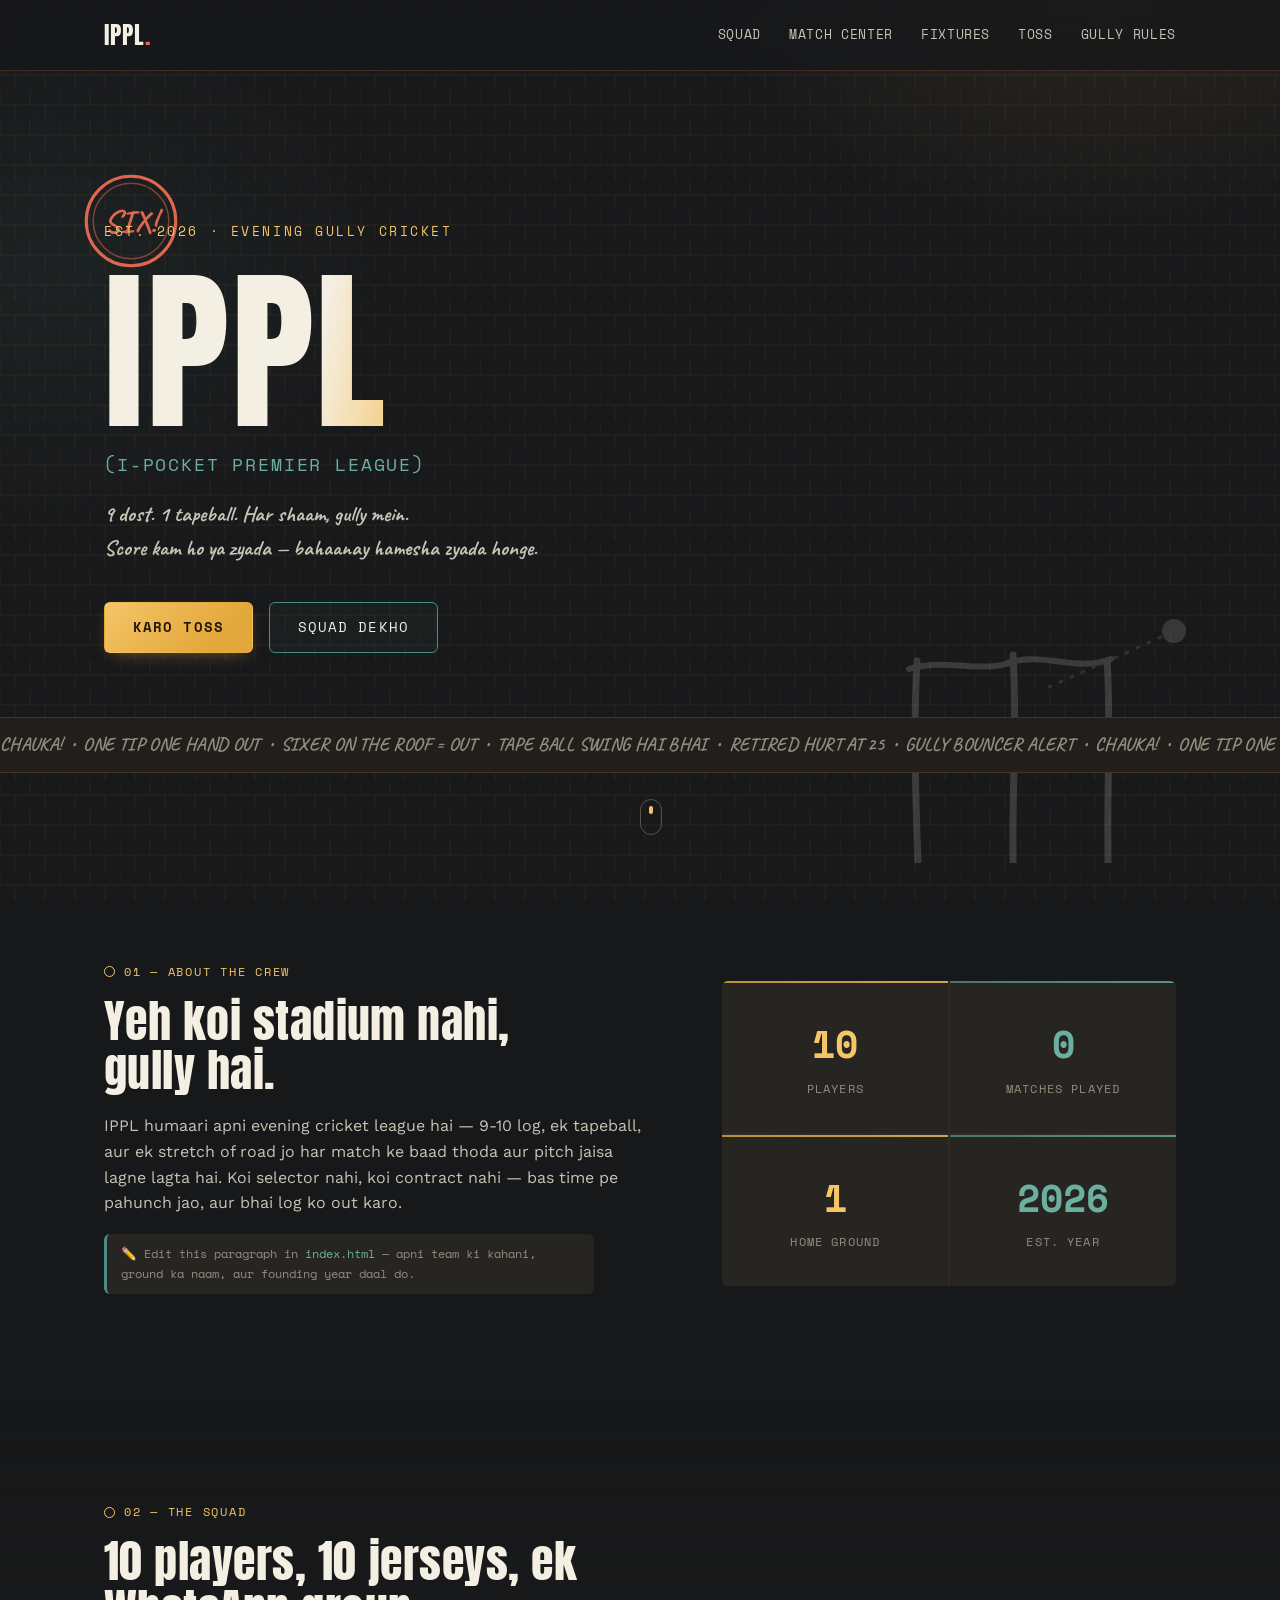
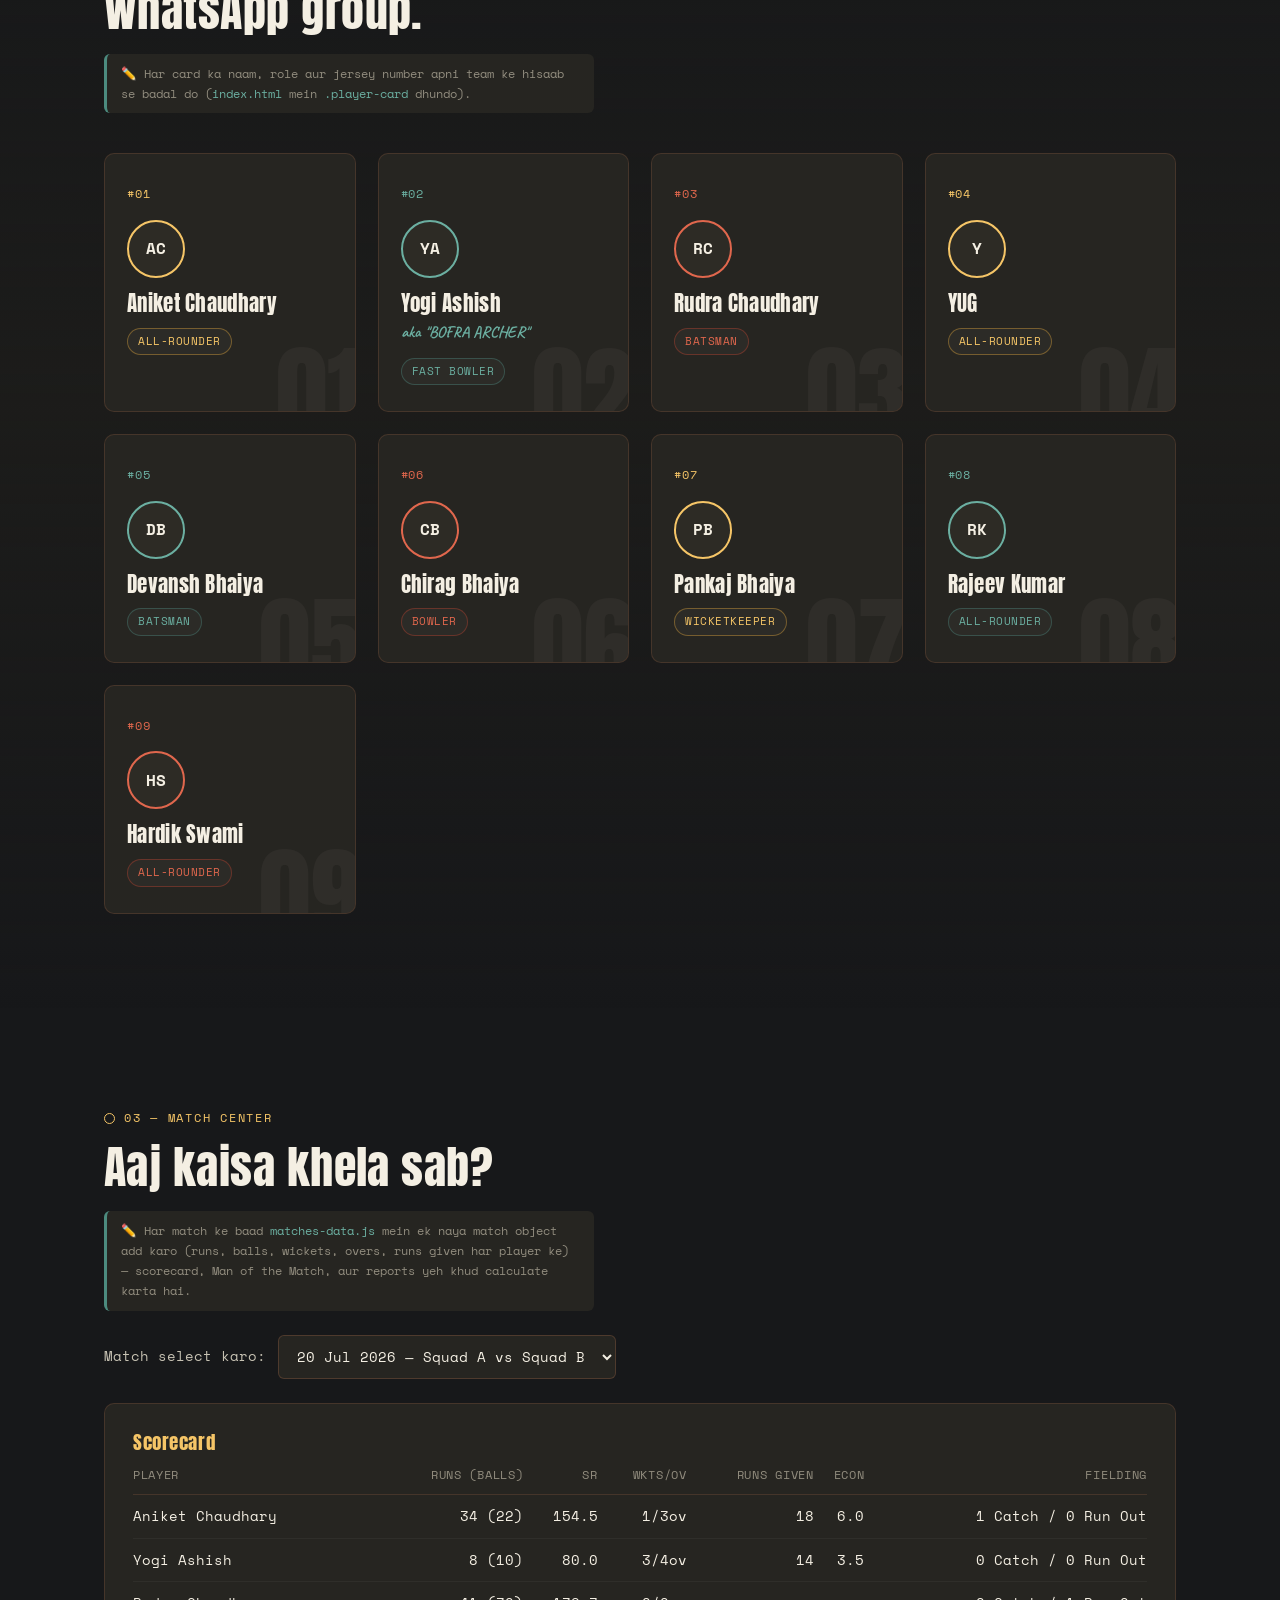
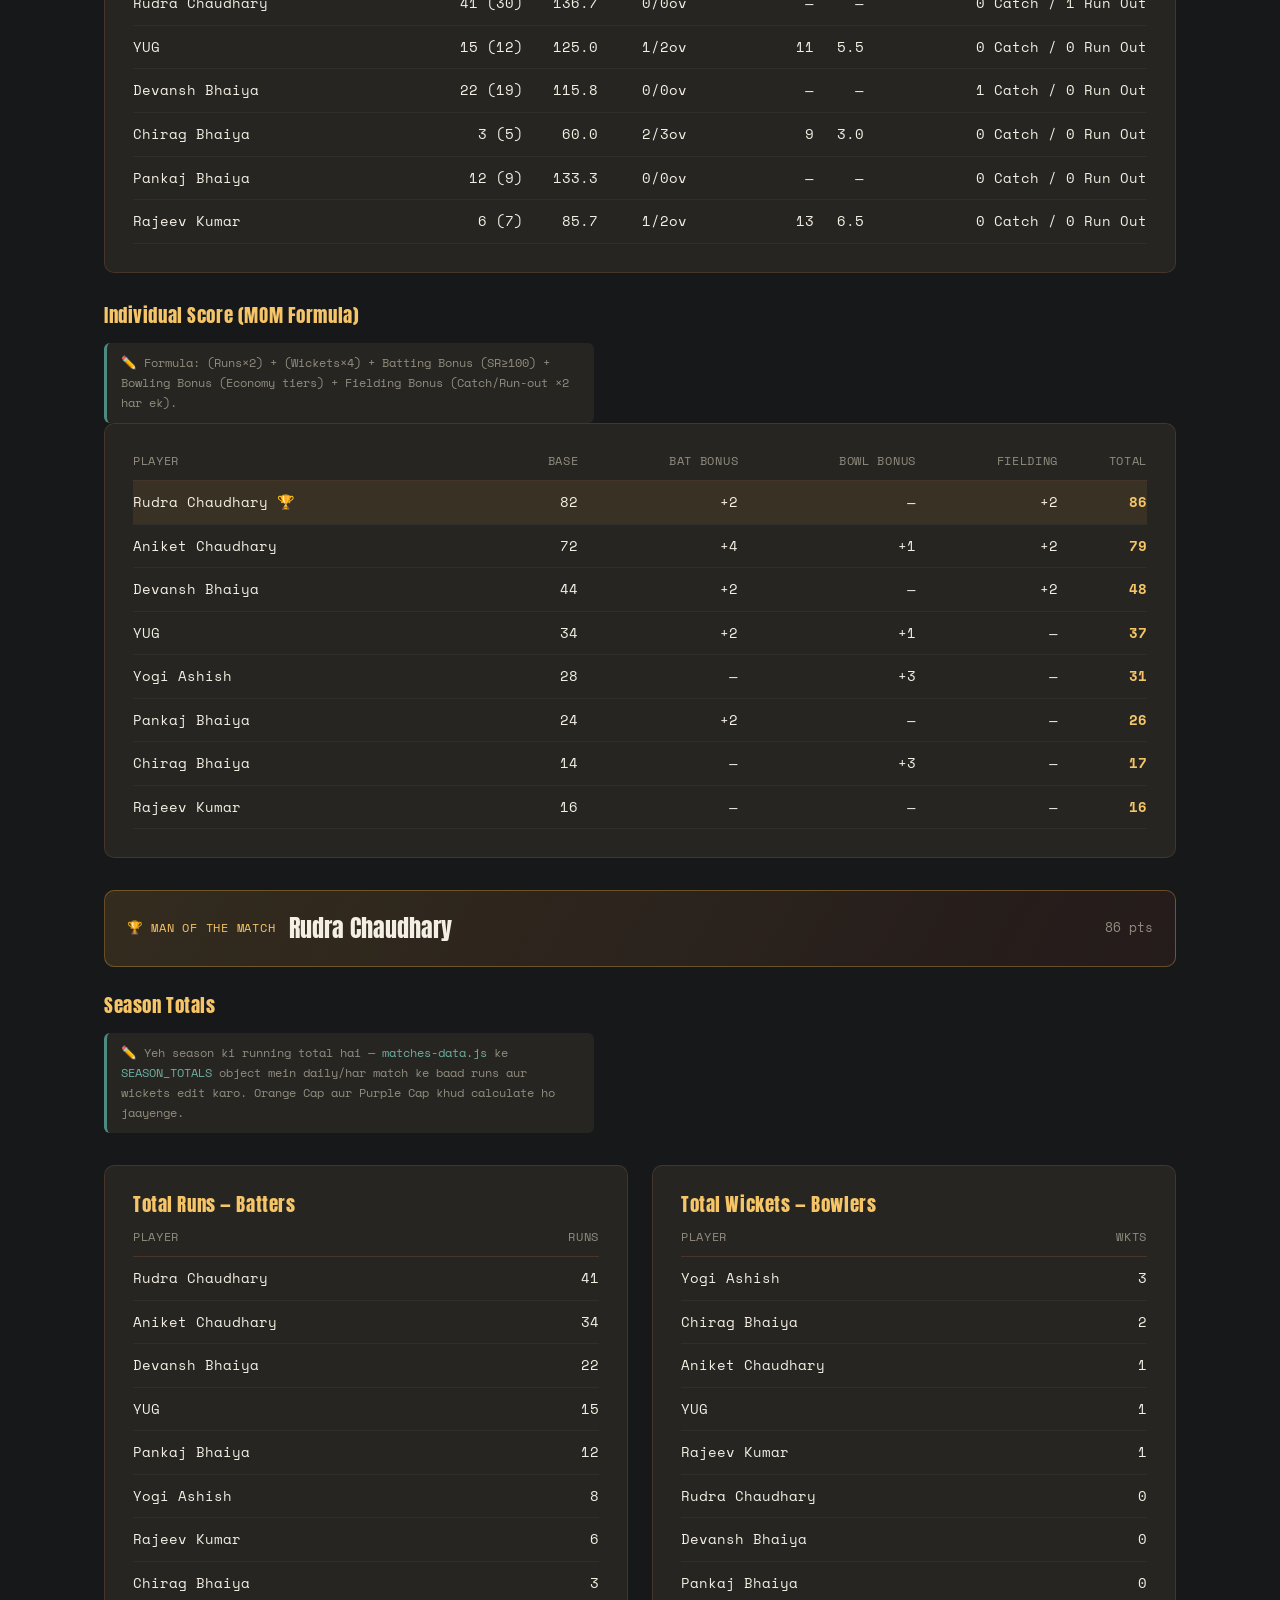
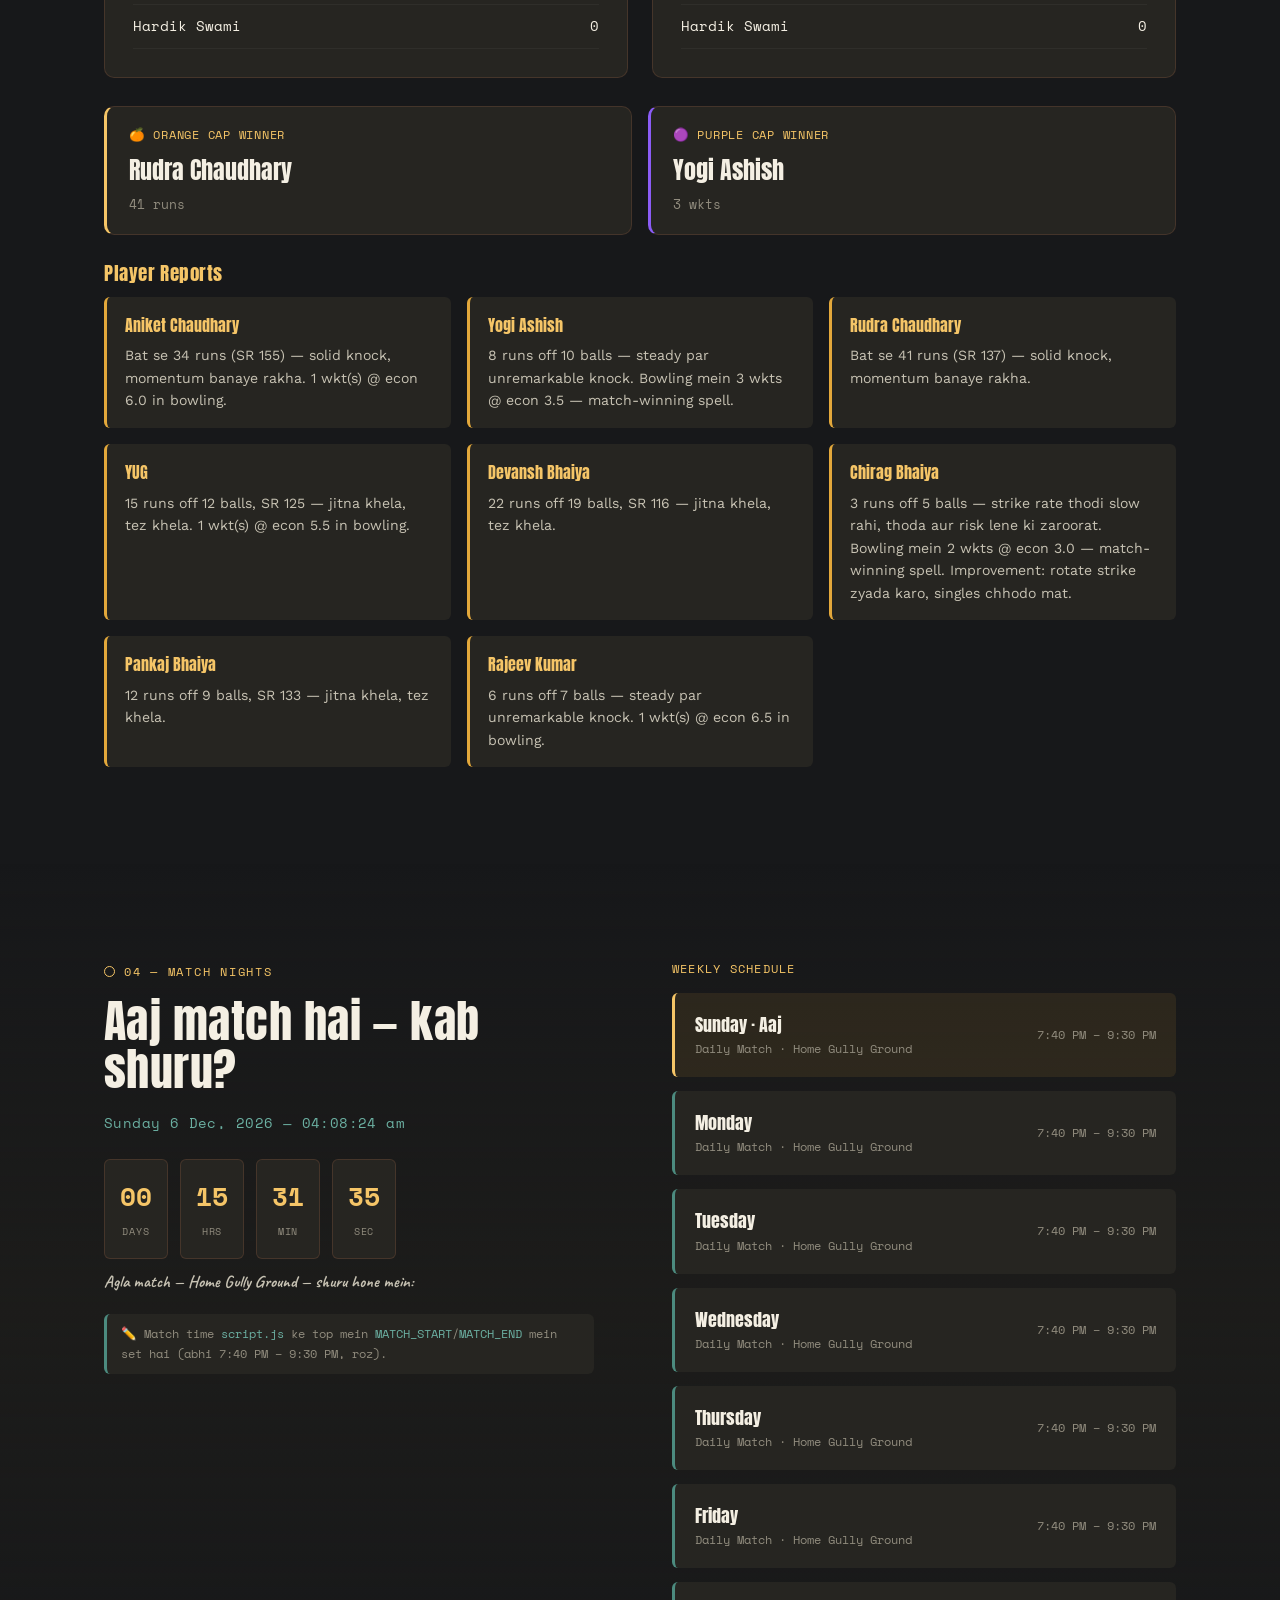
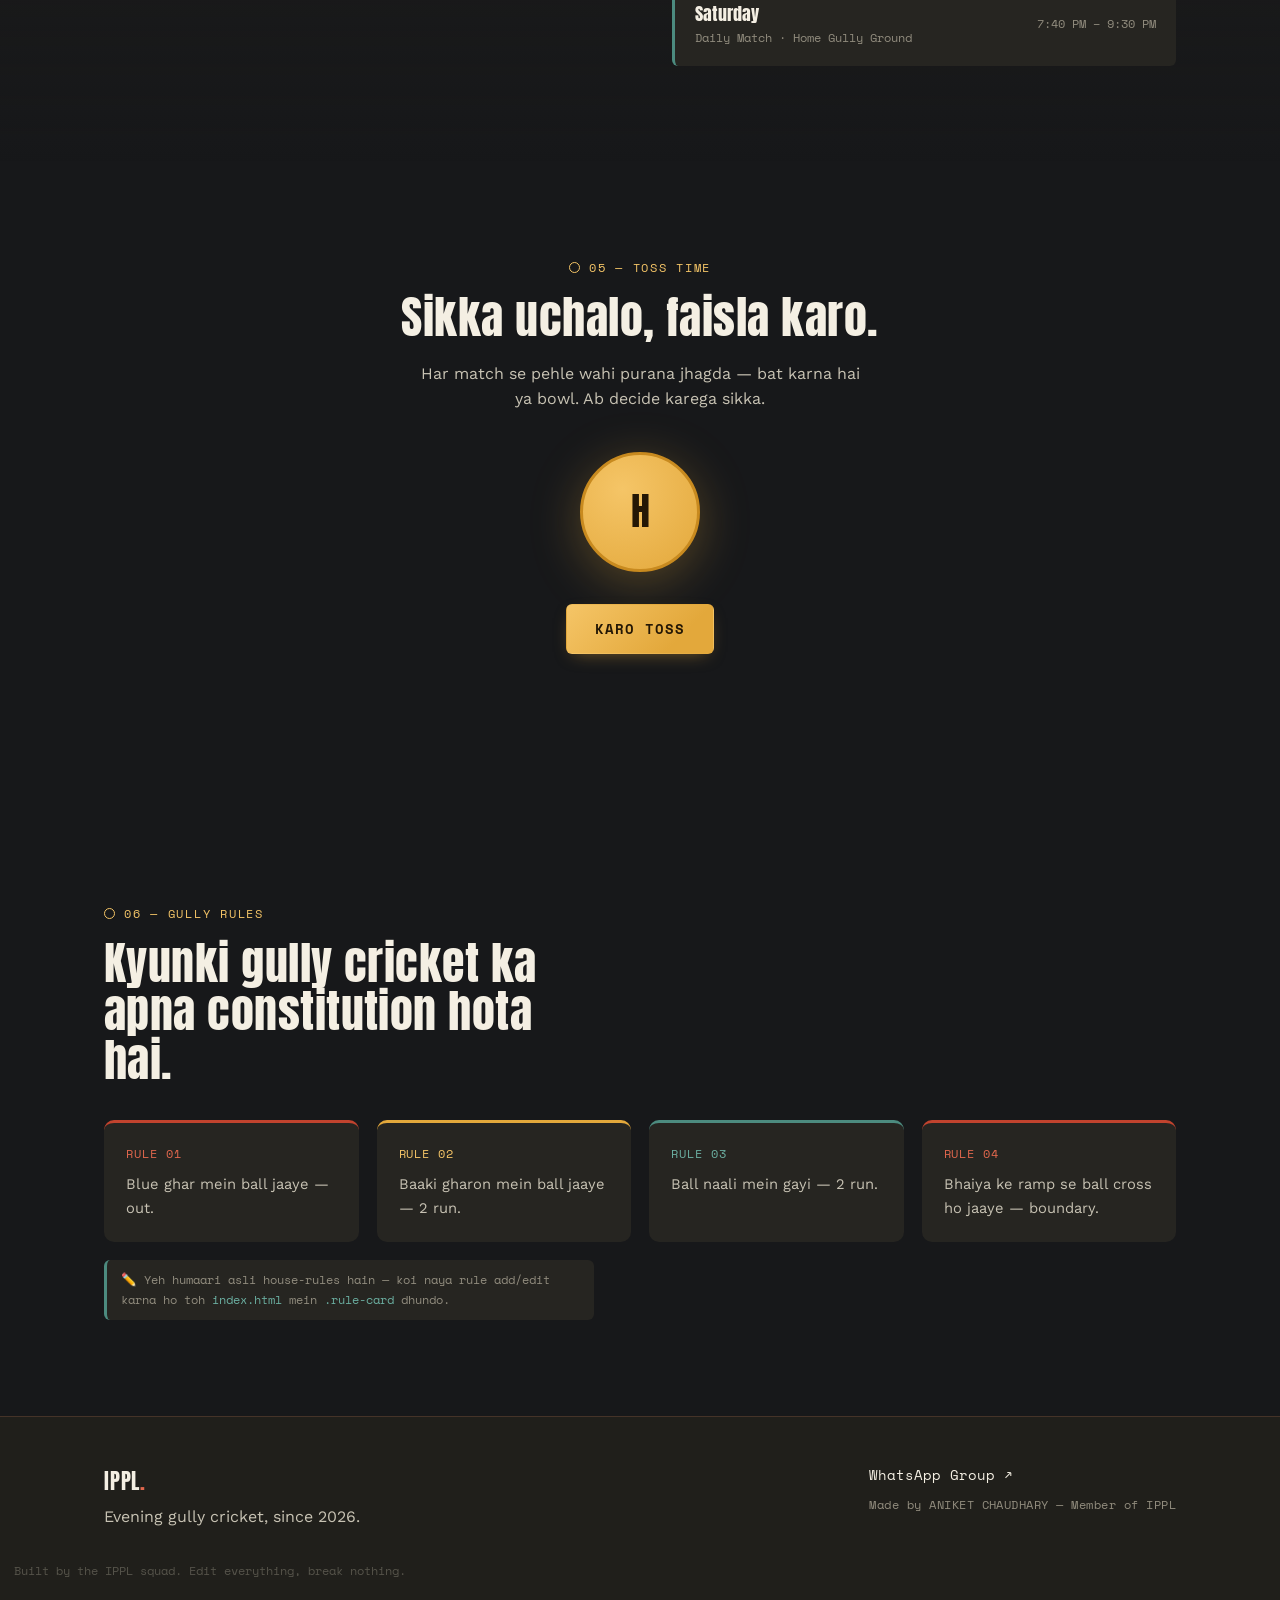
==== commit 921d8f91: "Add footer credit name to index.html" ====
--- a/index.html
+++ b/index.html
@@ -245,6 +245,7 @@
     </div>
     <div class="footer-links">
       <a href="https://chat.whatsapp.com/Jui4usYF5fk5azBTB56OIB?s=sh&p=a&ilr=0" target="_blank" rel="noopener">WhatsApp Group ↗</a>
+      <p class="footer-credit-name">Made by ANIKET CHAUDHARY — Member of IPPL</p>
     </div>
   </div>
   <p class="footer-credit">Built by the IPPL squad. Edit everything, break nothing.</p>
--- a/style.css
+++ b/style.css
@@ -823,6 +823,29 @@
 }
 td:last-child, th:last-child{ text-align: right; }
 
+/* wide tables (scorecard, MOM points) get their own horizontal scroll
+   on narrow screens instead of squashing/wrapping columns into each other */
+.table-scroll{
+  overflow-x: auto;
+  -webkit-overflow-scrolling: touch;
+}
+.table-scroll table{
+  min-width: 640px;
+}
+@media (max-width: 700px){
+  .table-scroll{
+    margin: 0 -28px;
+    padding: 0 28px;
+  }
+  .table-scroll th, .table-scroll td{
+    white-space: nowrap;
+    padding-right: 18px;
+  }
+  .table-scroll th:last-child, .table-scroll td:last-child{
+    padding-right: 0;
+  }
+}
+
 /* ============ FIXTURES ============ */
 .fixtures{
   background: linear-gradient(180deg, transparent, rgba(32,31,27,0.6), transparent);
@@ -1049,10 +1072,16 @@
   font-size: 0.85rem;
 }
 .footer-links a:hover{ color: var(--mustard-bright); }
+.footer-credit-name{
+  font-family: var(--font-mono);
+  font-size: 0.75rem;
+  letter-spacing: 0.04em;
+  color: var(--concrete);
+}
 .footer-credit{
   text-align: center;
   margin-top: 32px;
   font-family: var(--font-mono);
   font-size: 0.72rem;
   color: var(--concrete-dim);
-}+}
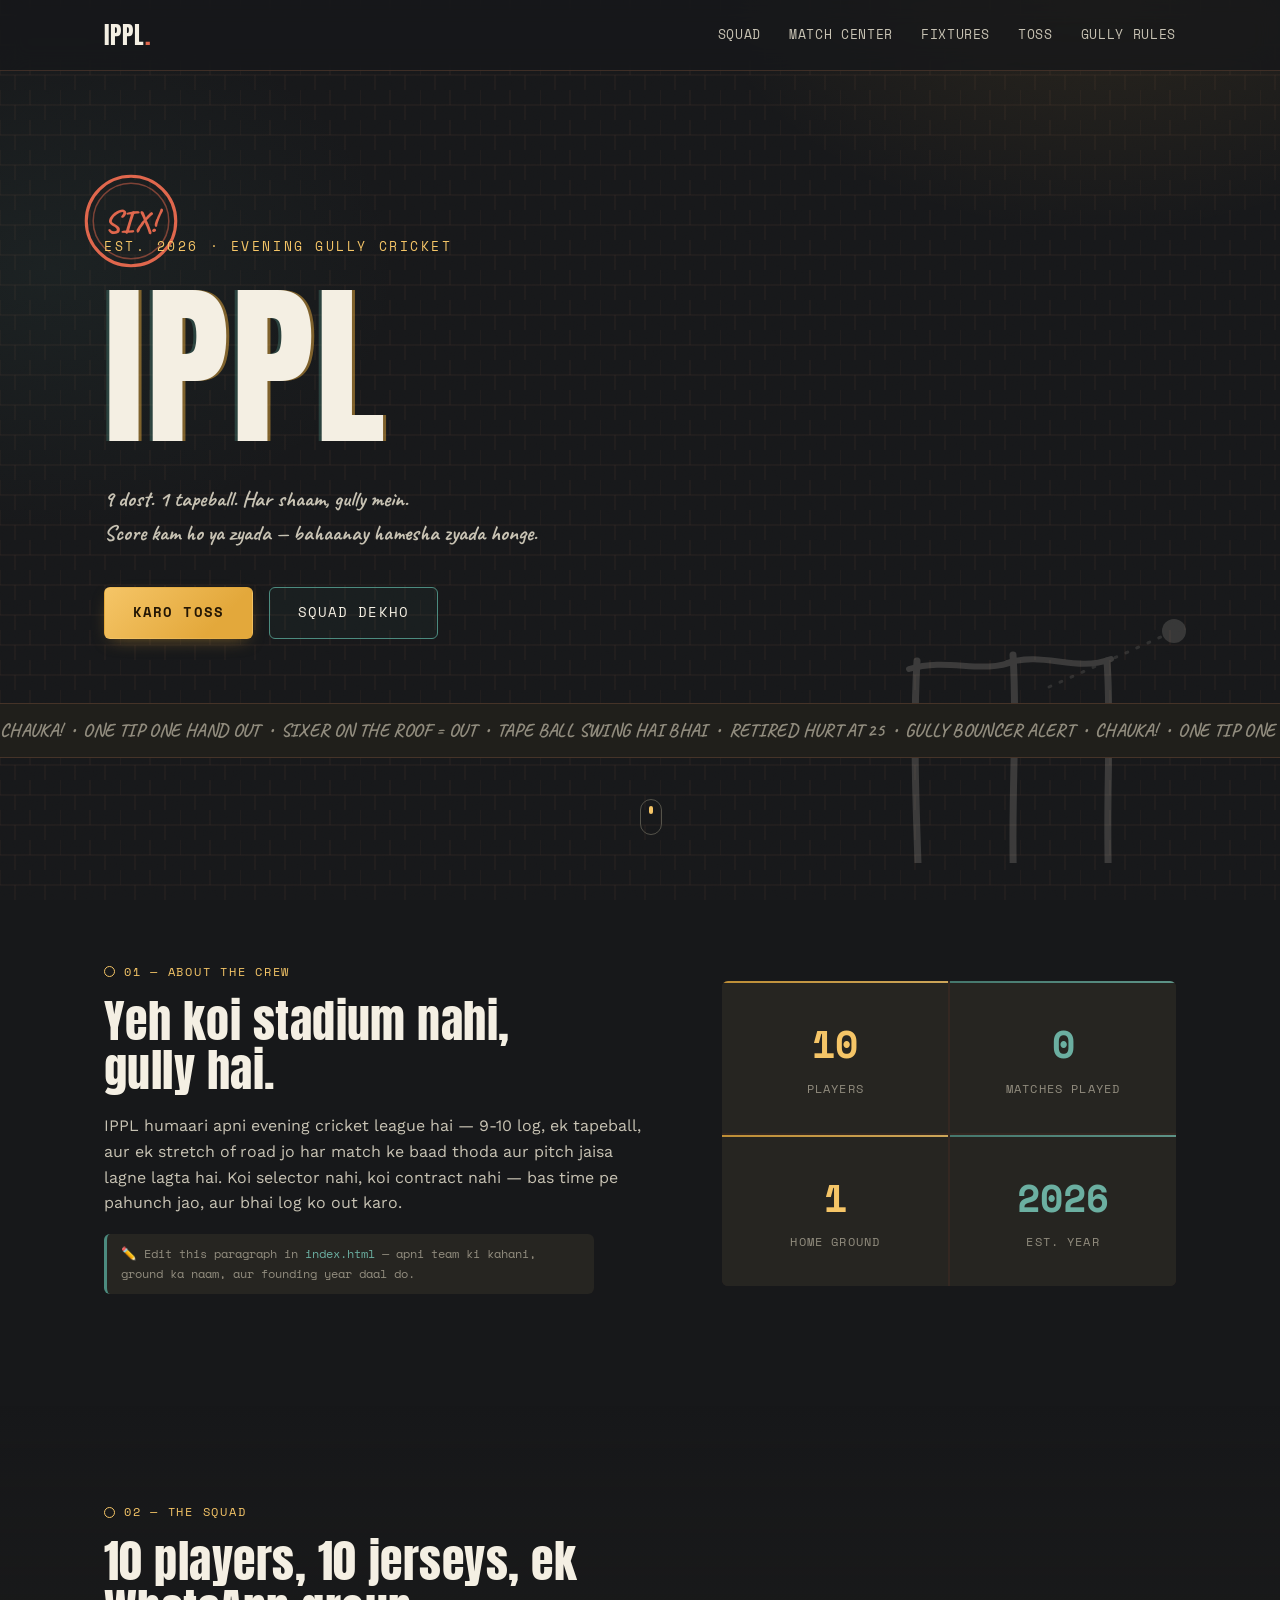
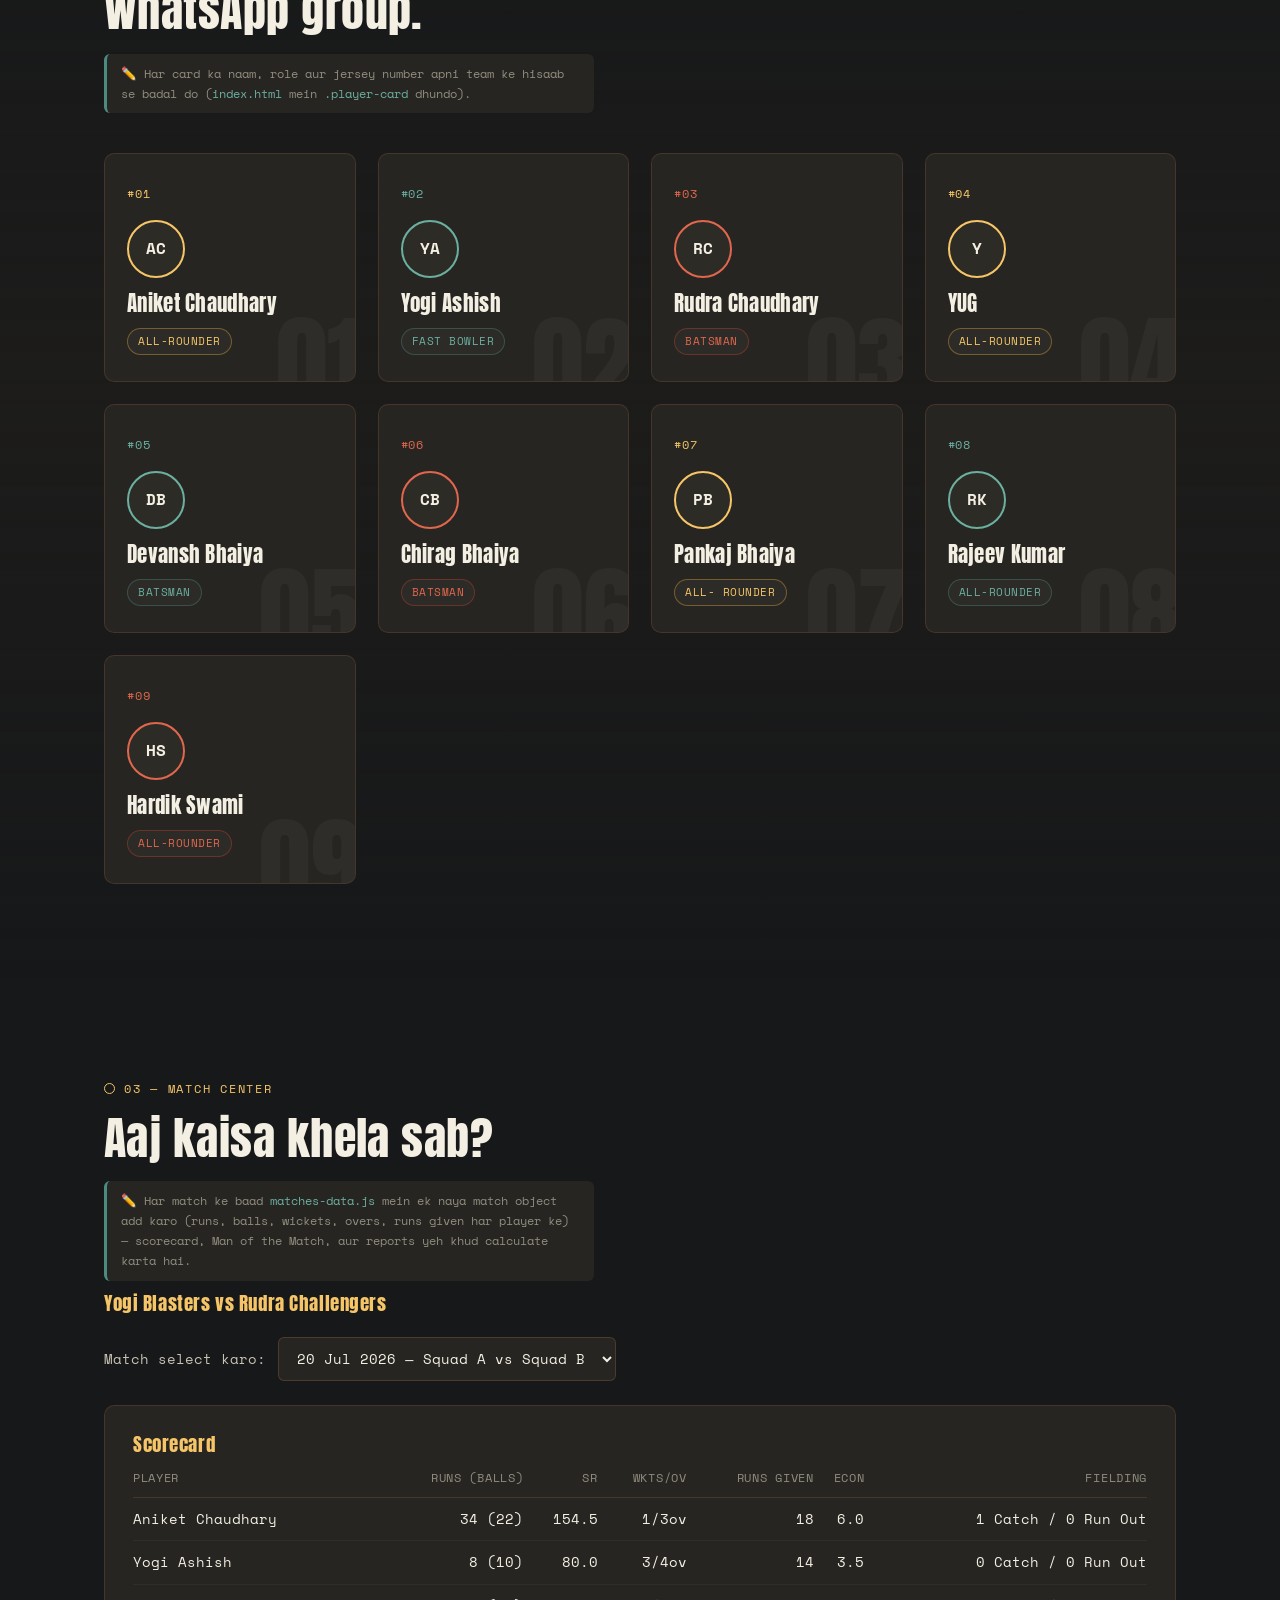
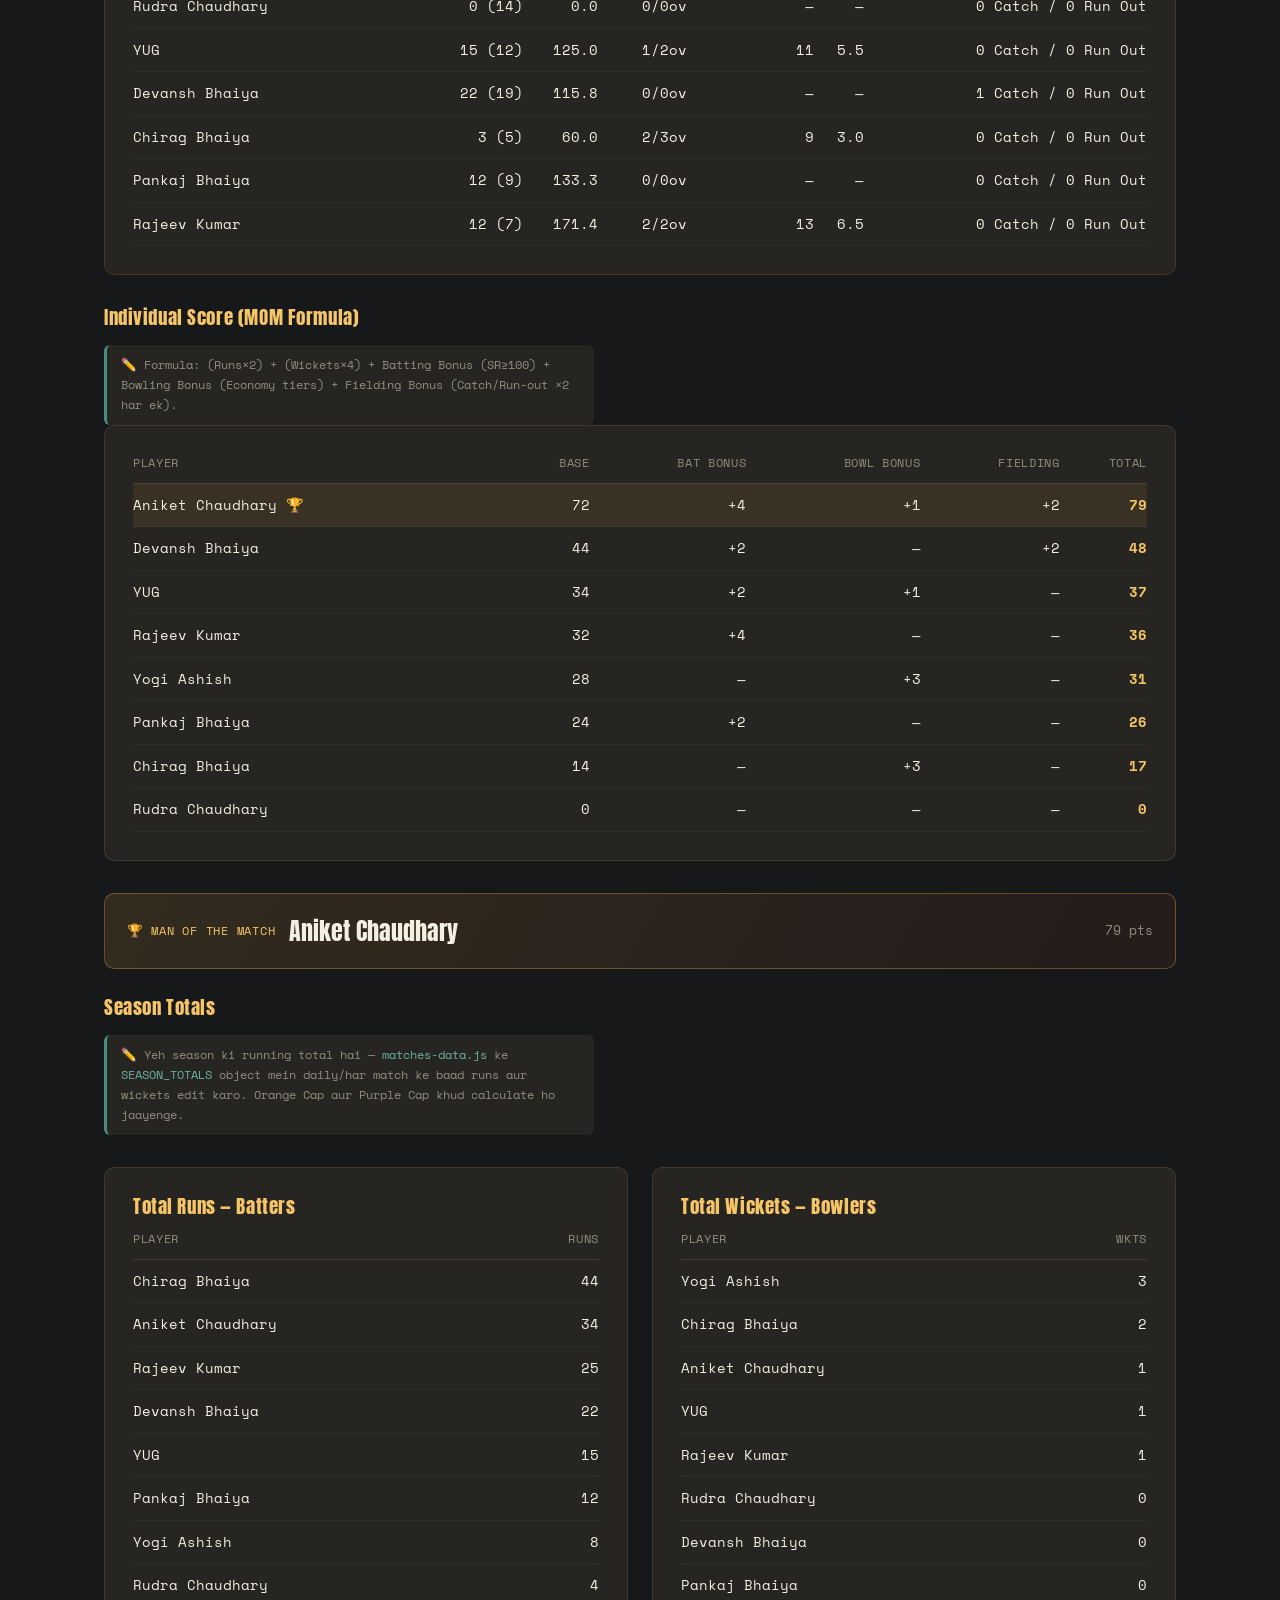
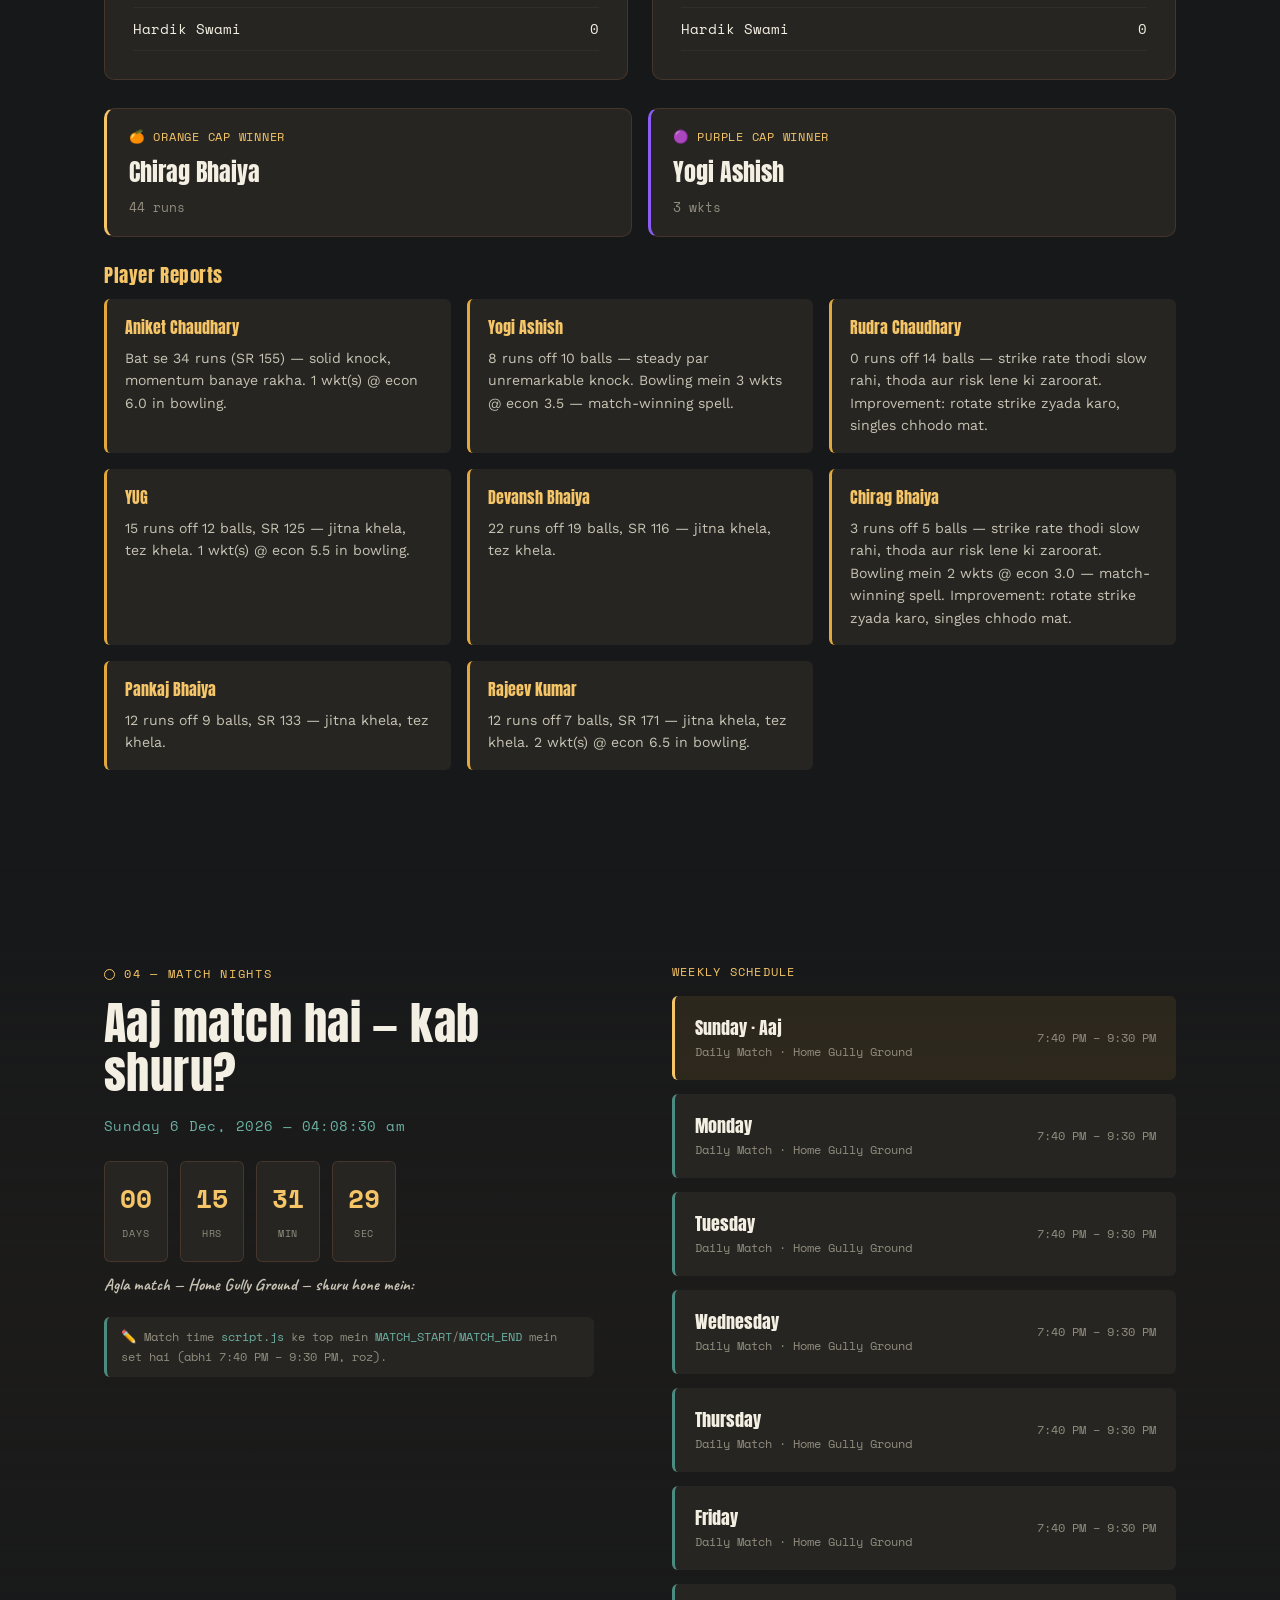
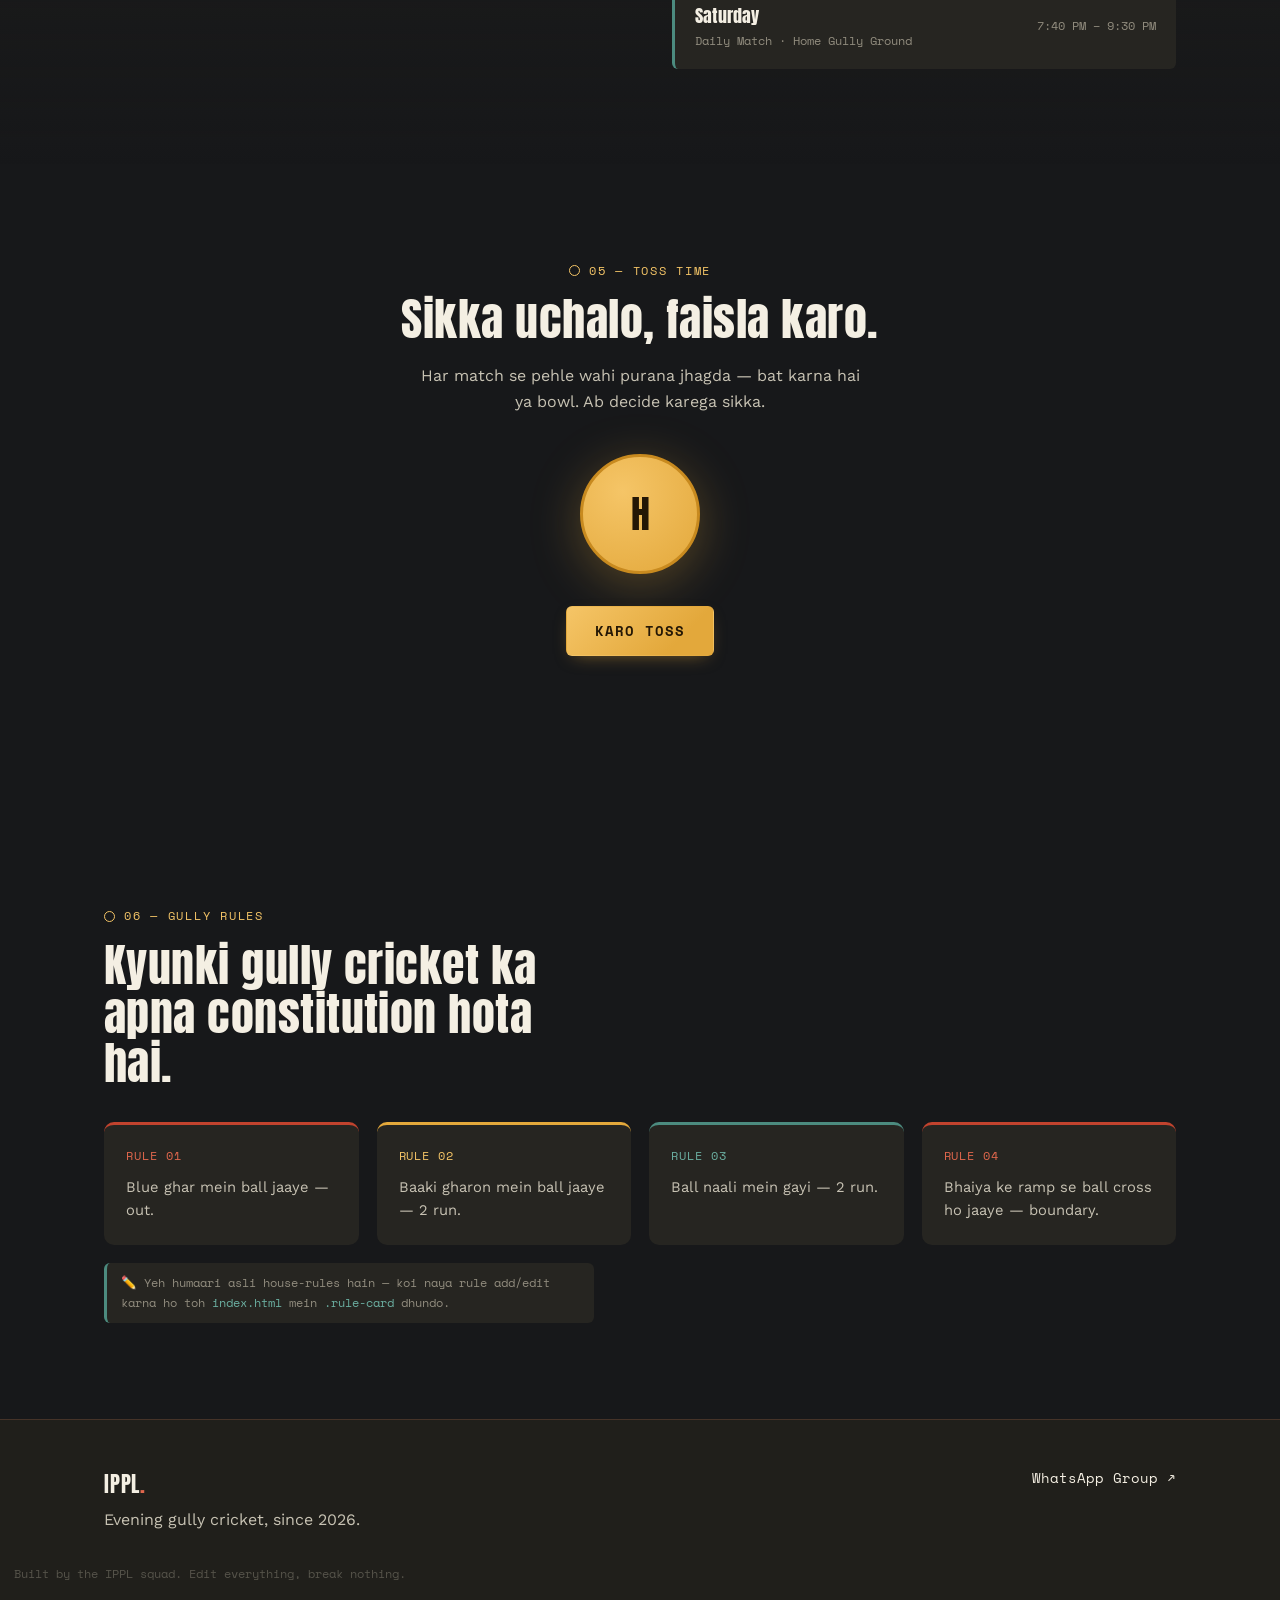
==== commit 8259d518: "Update index.html" ====
--- a/index.html
+++ b/index.html
@@ -49,7 +49,7 @@
   </div>
   <div class="hero-inner">
     <p class="eyebrow">EST. 2026 · EVENING GULLY CRICKET</p>
-    <h1 class="hero-title"><span class="hero-title-shine">IPPL</span><span class="hero-fullform">(I-Pocket Premier League)</span></h1>
+    <h1 class="hero-title">IPPL</h1>
     <p class="hero-sub">9 dost. 1 tapeball. Har shaam, gully mein.<br class="br-desktop"> Score kam ho ya zyada — bahaanay hamesha zyada honge.</p>
     <div class="hero-actions">
       <a href="#toss" class="btn btn-amber">Karo Toss</a>
@@ -113,6 +113,9 @@
     <h2 class="reveal">Aaj kaisa khela sab?</h2>
     <p class="edit-note reveal">✏️ Har match ke baad <code>matches-data.js</code> mein ek naya match object add karo (runs, balls, wickets, overs, runs given har player ke) — scorecard, Man of the Match, aur reports yeh khud calculate karta hai.</p>
 
+    <h3 class="reports-heading reveal">Yogi Blasters vs Rudra Challengers</h3>
+    <div class="teams-grid reveal" id="teamsGrid"></div>
+
     <div class="match-picker reveal">
       <label for="matchSelect">Match select karo:</label>
       <select id="matchSelect"></select>
@@ -120,23 +123,19 @@
 
     <div class="stat-panel reveal scorecard-panel">
       <h3>Scorecard</h3>
-      <div class="table-scroll">
-        <table>
-          <thead><tr><th>Player</th><th>Runs (Balls)</th><th>SR</th><th>Wkts/Ov</th><th>Runs Given</th><th>Econ</th><th>Fielding</th></tr></thead>
-          <tbody id="scorecardBody"></tbody>
-        </table>
-      </div>
+      <table>
+        <thead><tr><th>Player</th><th>Runs (Balls)</th><th>SR</th><th>Wkts/Ov</th><th>Runs Given</th><th>Econ</th><th>Fielding</th></tr></thead>
+        <tbody id="scorecardBody"></tbody>
+      </table>
     </div>
 
     <h3 class="reports-heading reveal">Individual Score (MOM Formula)</h3>
     <p class="edit-note reveal">✏️ Formula: (Runs×2) + (Wickets×4) + Batting Bonus (SR≥100) + Bowling Bonus (Economy tiers) + Fielding Bonus (Catch/Run-out ×2 har ek).</p>
     <div class="stat-panel reveal scorecard-panel">
-      <div class="table-scroll">
-        <table>
-          <thead><tr><th>Player</th><th>Base</th><th>Bat Bonus</th><th>Bowl Bonus</th><th>Fielding</th><th>Total</th></tr></thead>
-          <tbody id="pointsBody"></tbody>
-        </table>
-      </div>
+      <table>
+        <thead><tr><th>Player</th><th>Base</th><th>Bat Bonus</th><th>Bowl Bonus</th><th>Fielding</th><th>Total</th></tr></thead>
+        <tbody id="pointsBody"></tbody>
+      </table>
     </div>
 
     <div class="mom-banner reveal" id="momBadge"></div>
@@ -245,7 +244,6 @@
     </div>
     <div class="footer-links">
       <a href="https://chat.whatsapp.com/Jui4usYF5fk5azBTB56OIB?s=sh&p=a&ilr=0" target="_blank" rel="noopener">WhatsApp Group ↗</a>
-      <p class="footer-credit-name">Made by ANIKET CHAUDHARY — Member of IPPL</p>
     </div>
   </div>
   <p class="footer-credit">Built by the IPPL squad. Edit everything, break nothing.</p>
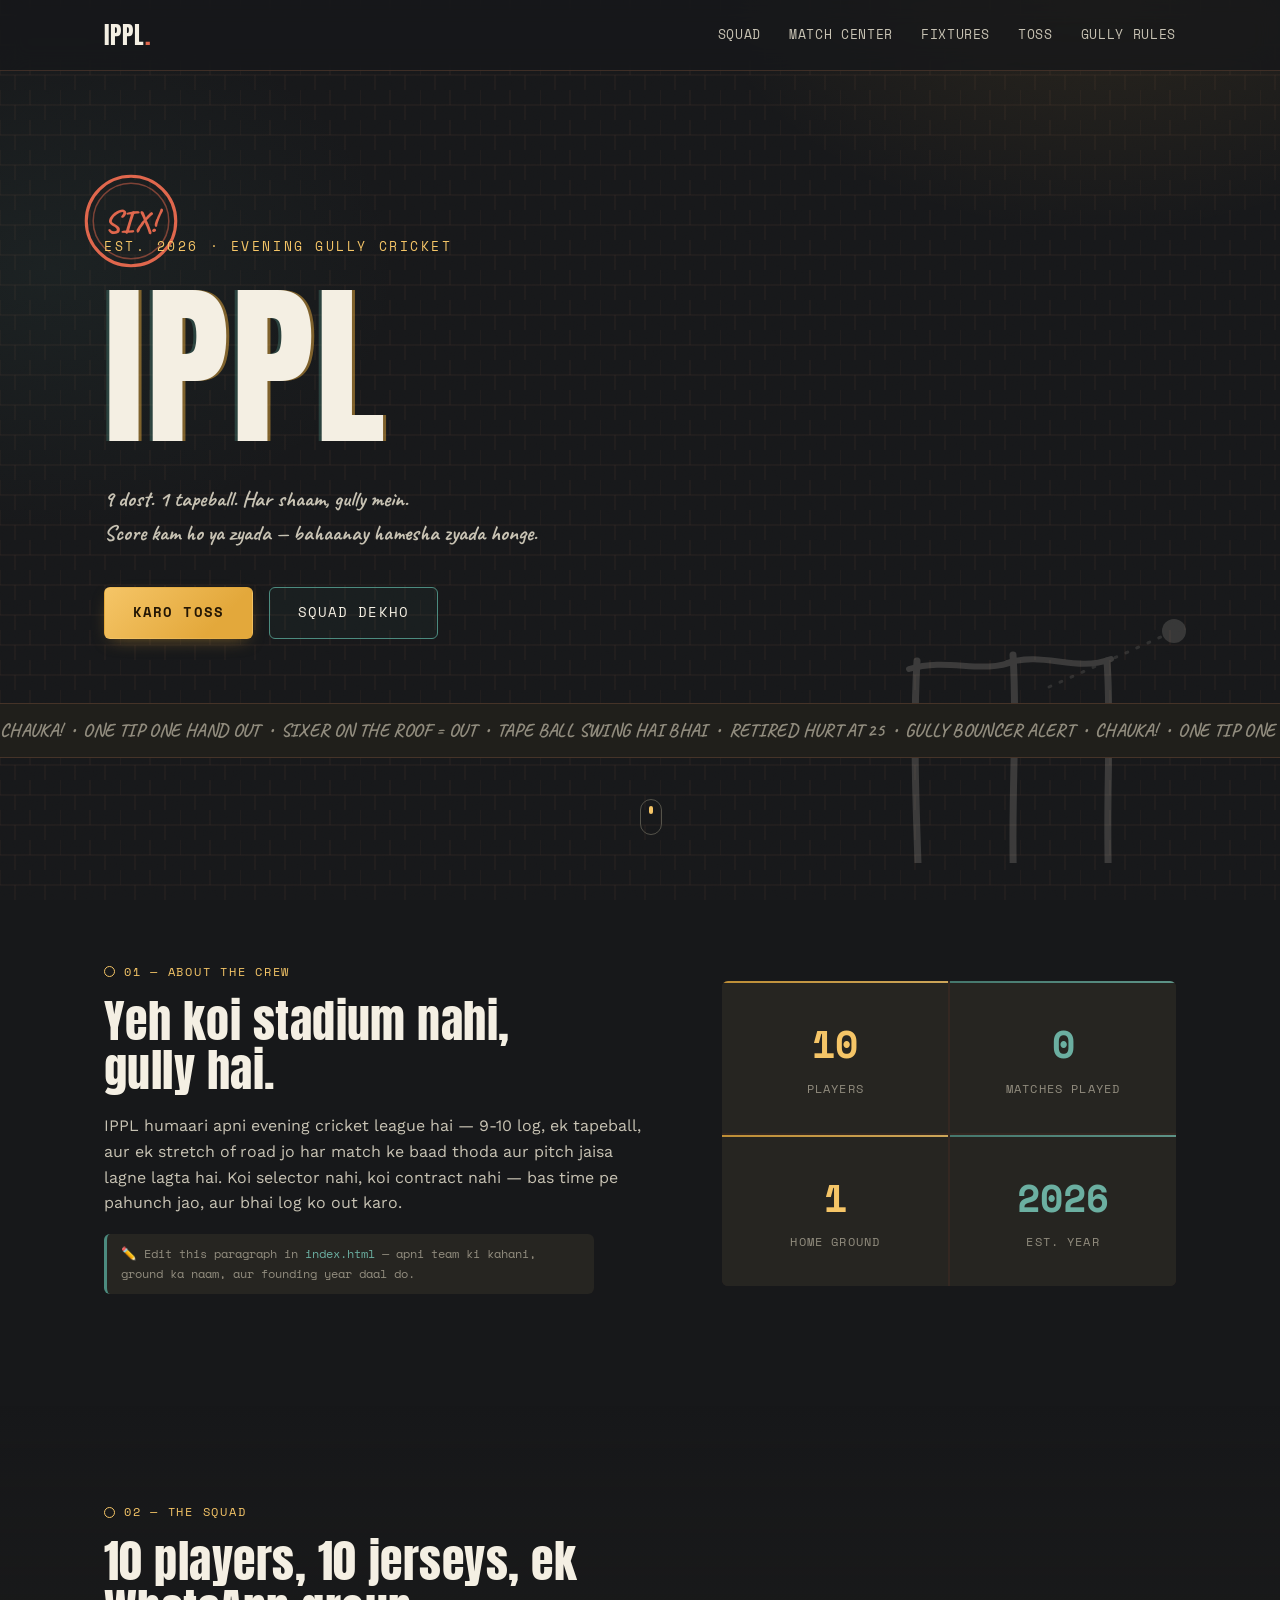
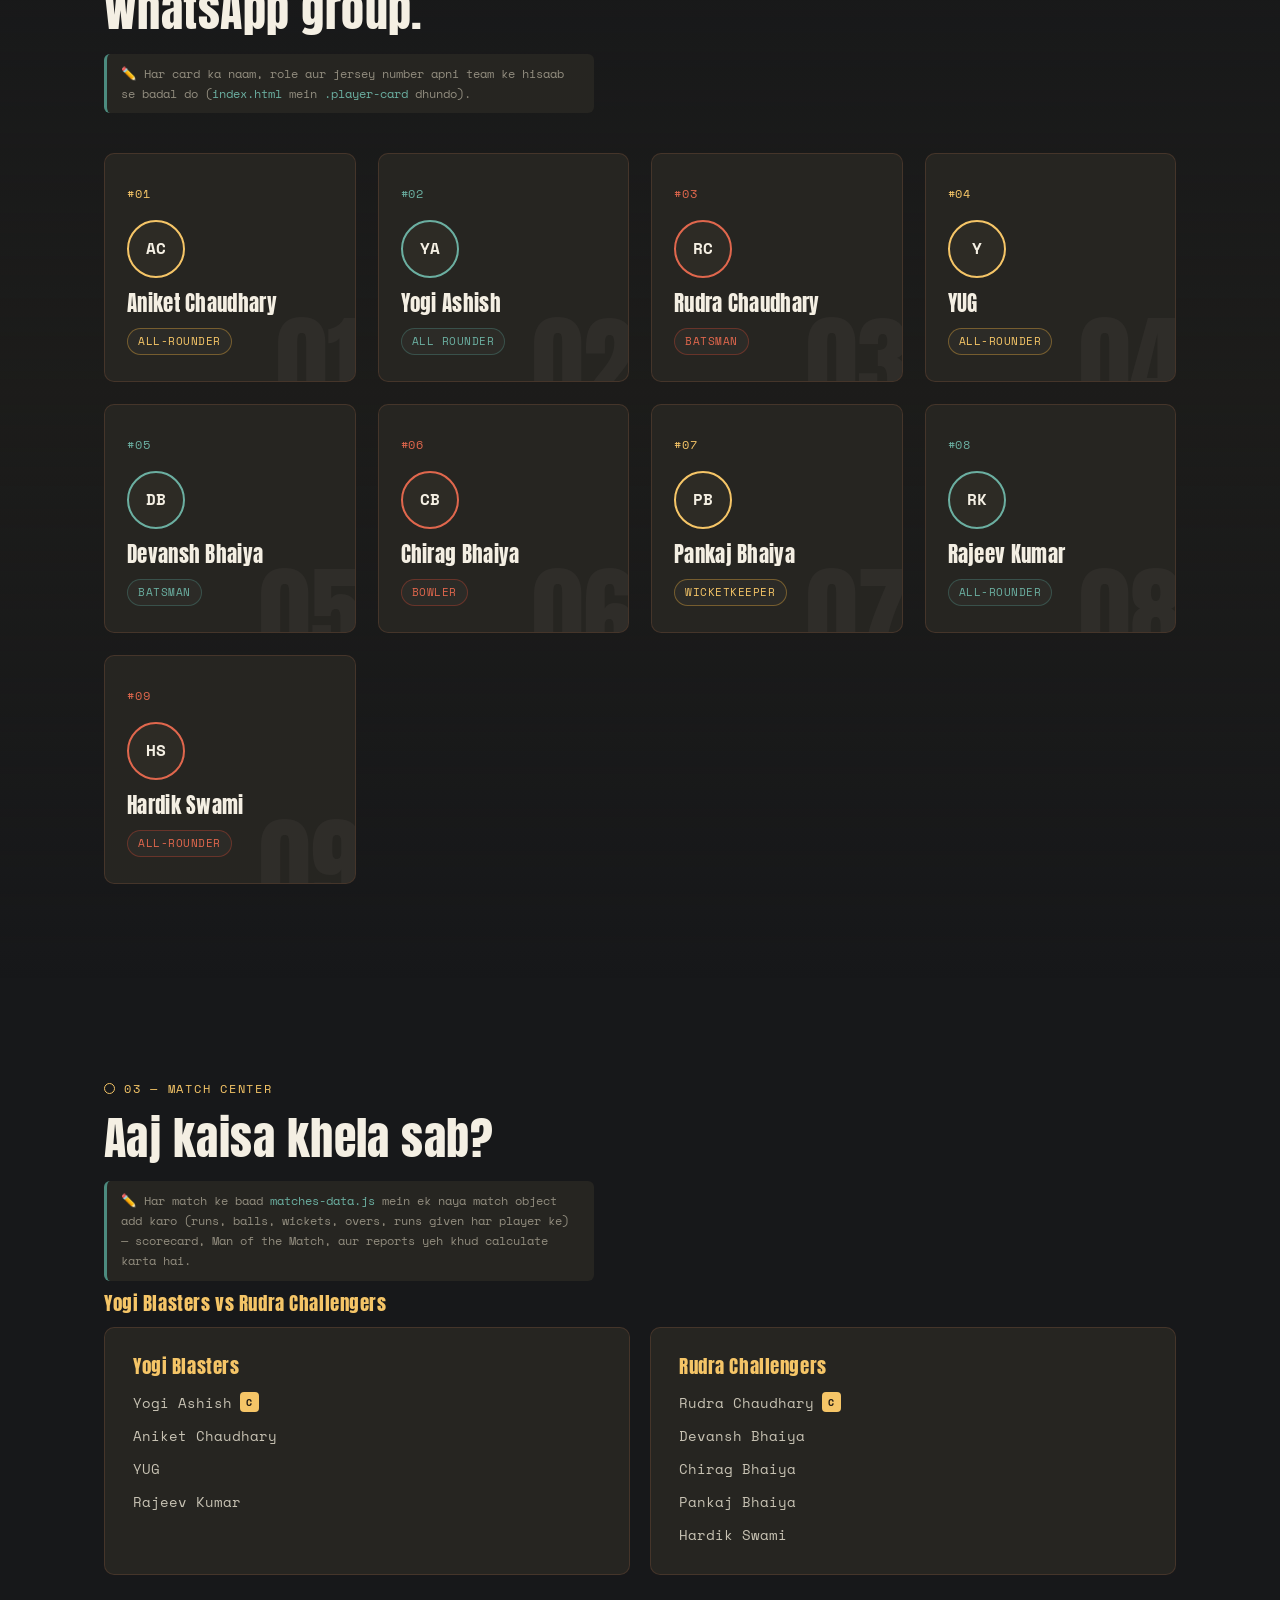
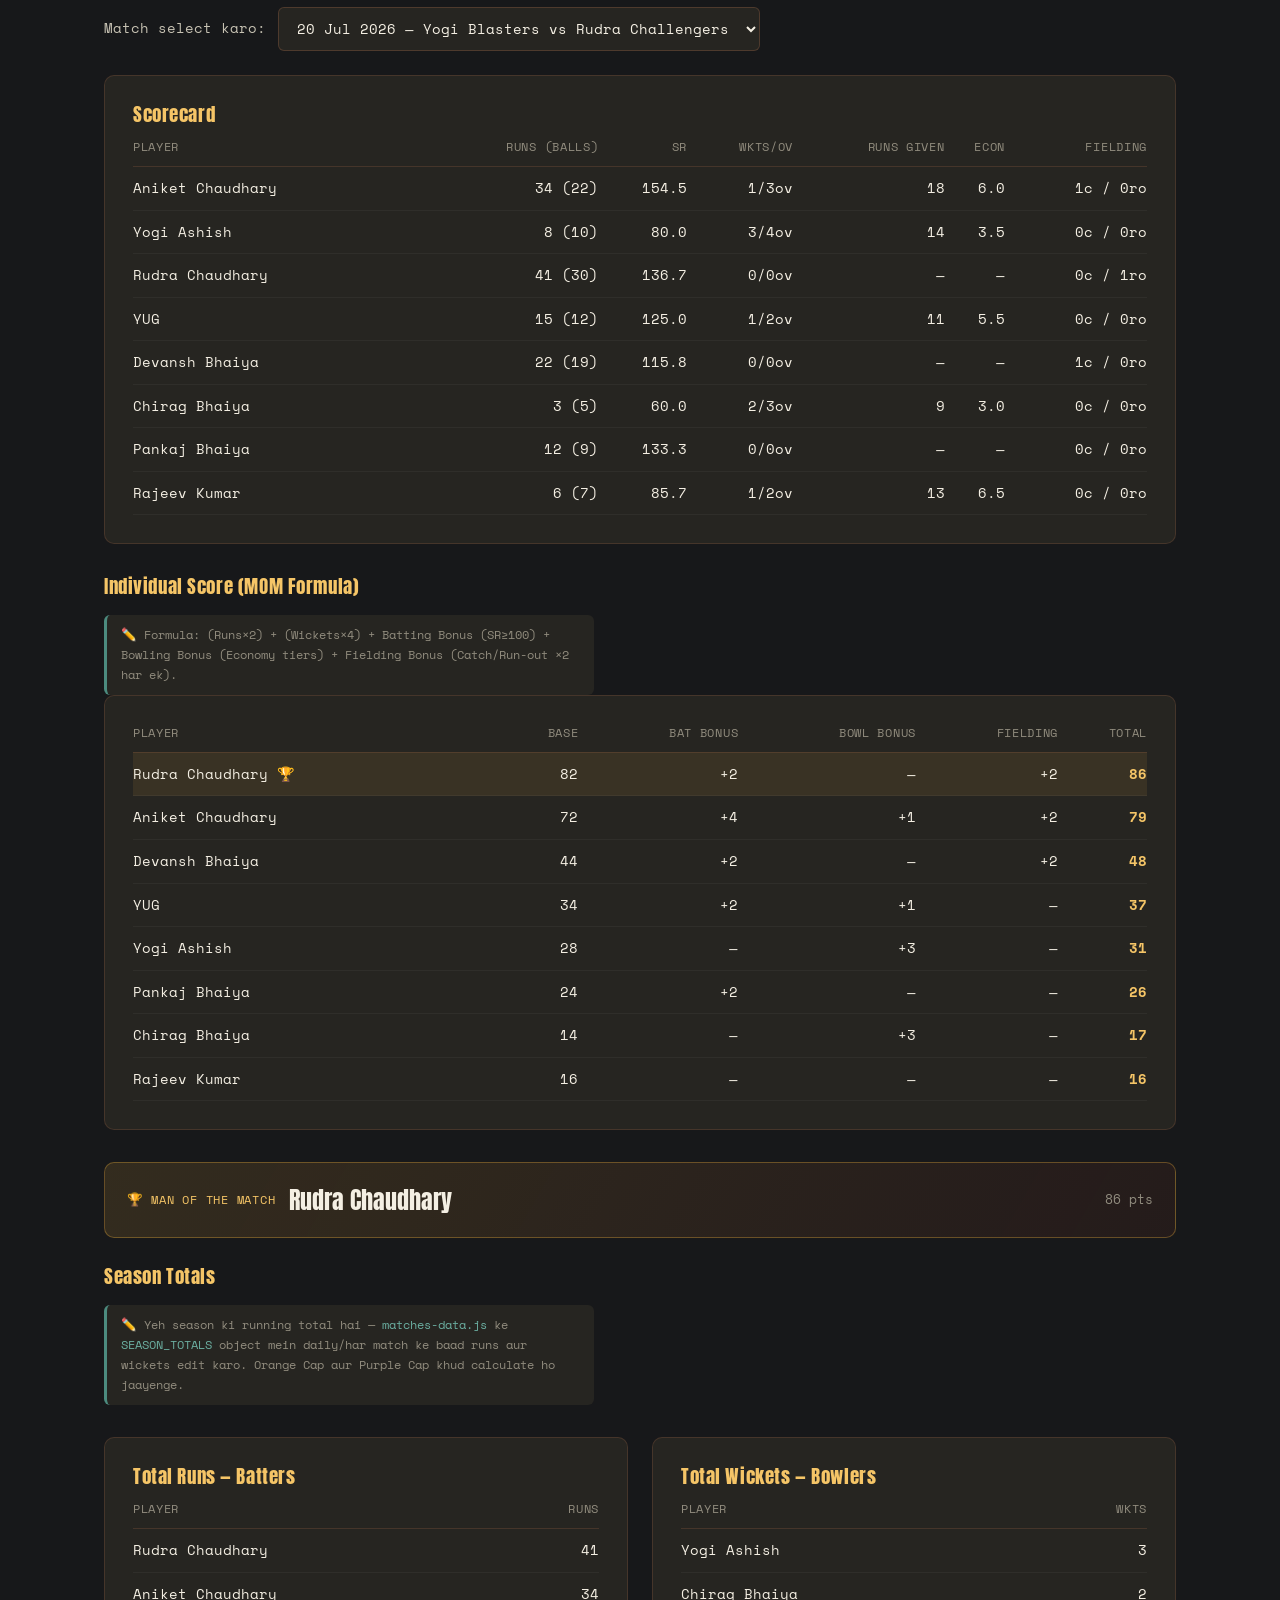
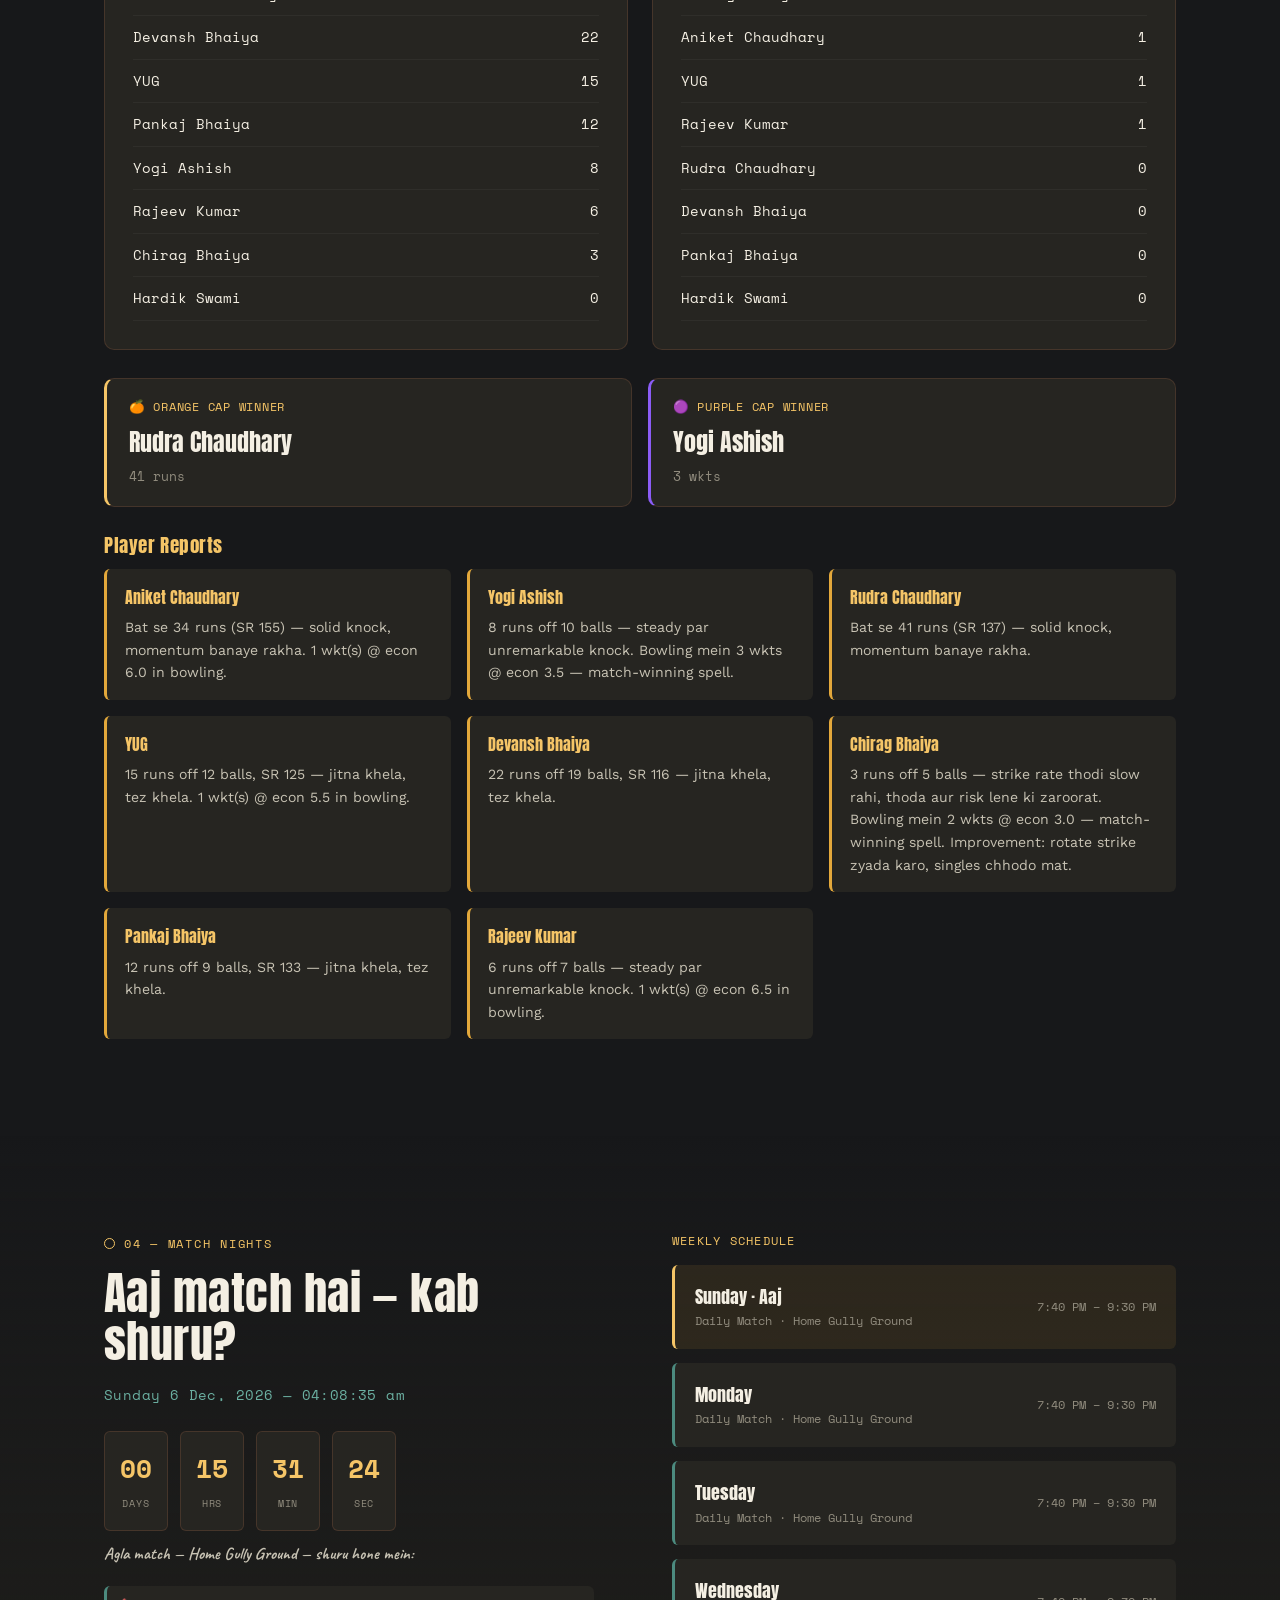
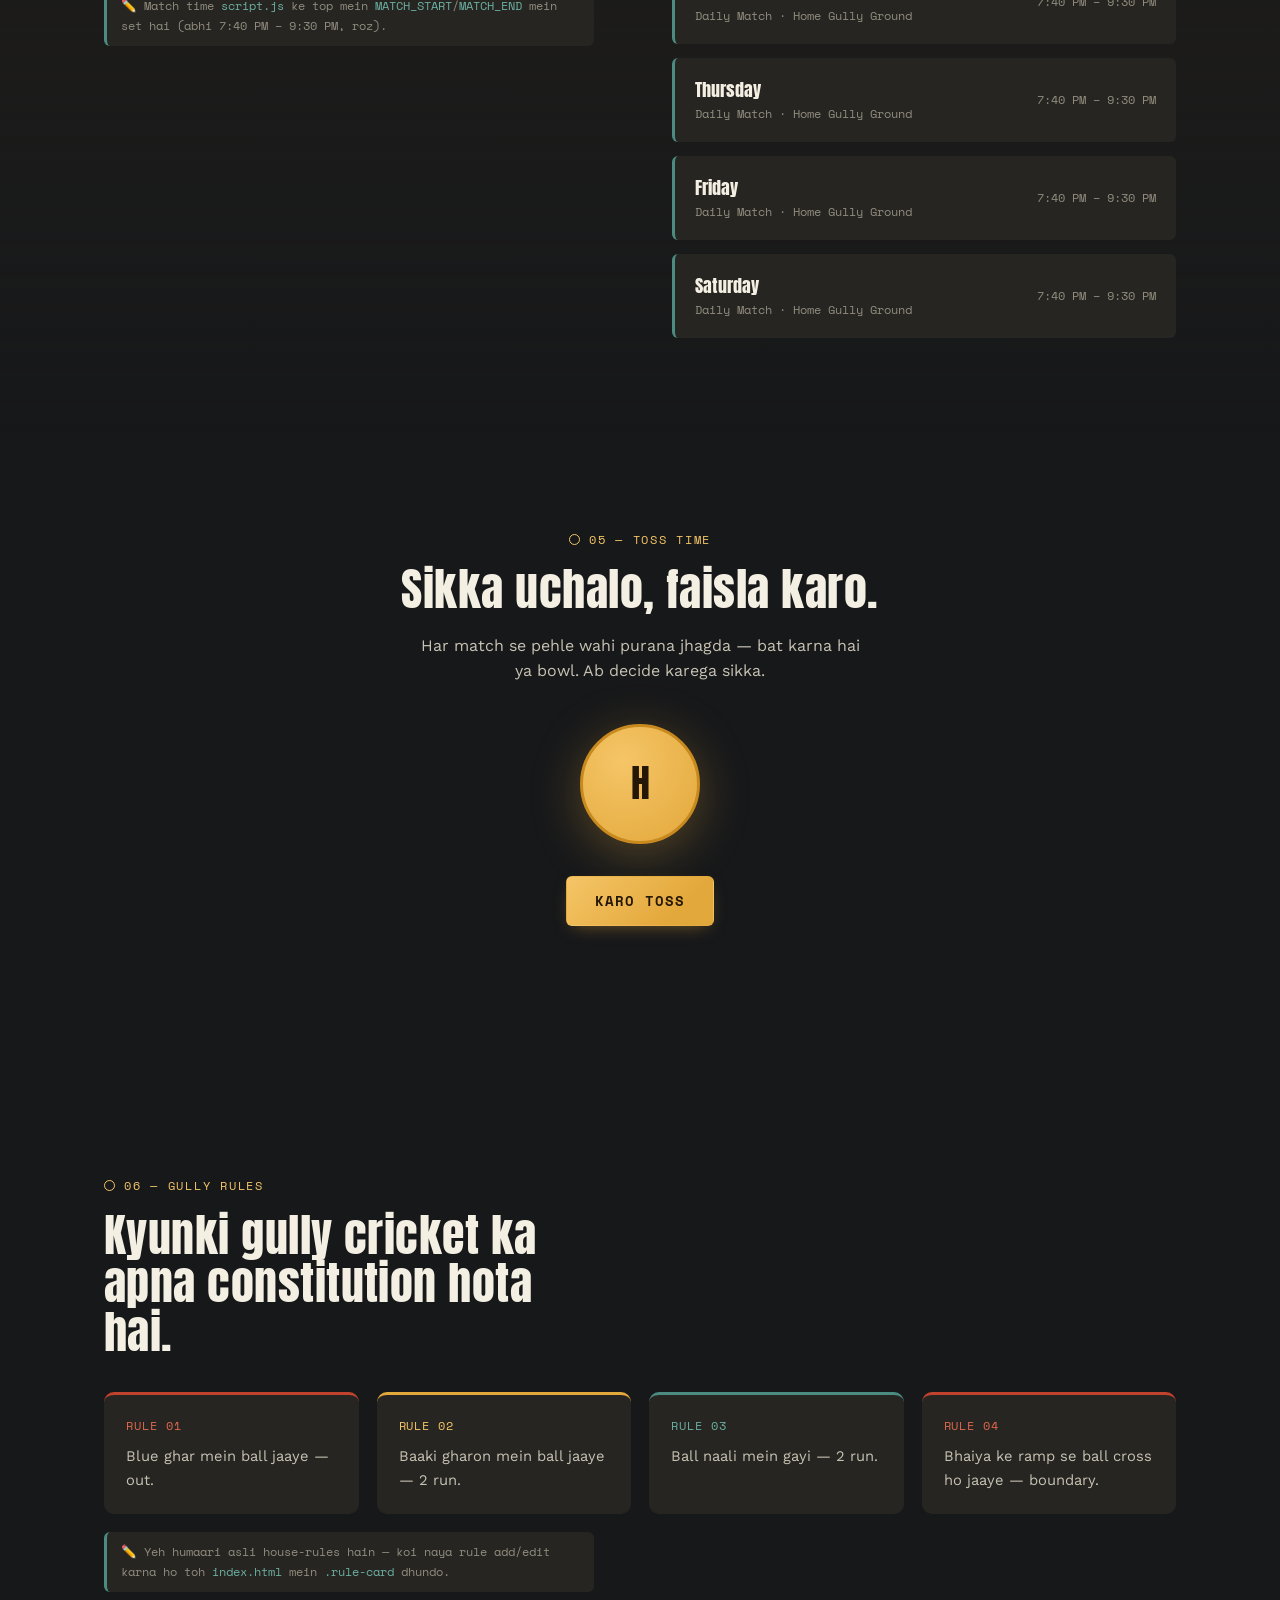
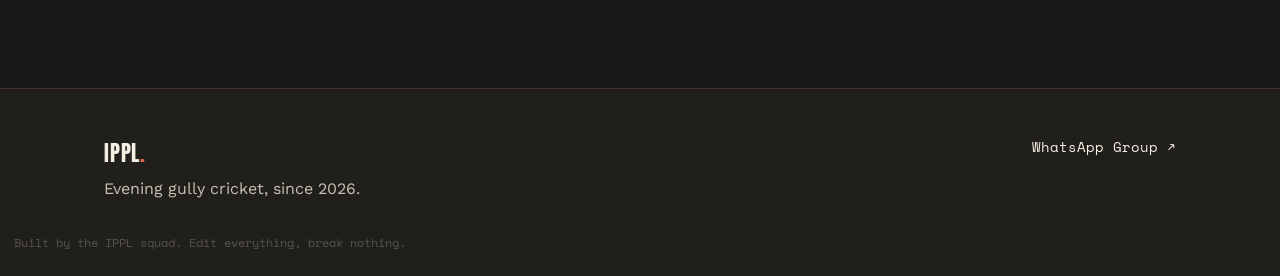
==== commit 1900389e: "Add winner banner div to index.html" ====
--- a/index.html
+++ b/index.html
@@ -121,6 +121,8 @@
       <select id="matchSelect"></select>
     </div>
 
+    <div class="winner-banner reveal" id="winnerBanner"></div>
+
     <div class="stat-panel reveal scorecard-panel">
       <h3>Scorecard</h3>
       <table>
--- a/style.css
+++ b/style.css
@@ -389,58 +389,23 @@
   text-shadow:
     3px 0 0 rgba(227,168,59,0.5),
     -3px 0 0 rgba(76,139,127,0.35);
-  animation: fade-up-in 0.85s cubic-bezier(.2,.7,.2,1) 0.22s both;
-}
-
-/* moving light sweeping across "IPPL" — chalky glint on the wall */
-.hero-title-shine{
-  display: inline-block;
-  text-shadow: none; /* override the parent's static double-shadow so the shine reads clearly */
-  background: linear-gradient(
-    100deg,
-    var(--chalk) 0%,
-    var(--chalk) 30%,
-    var(--mustard-bright) 45%,
-    #fff8e6 50%,
-    var(--mustard-bright) 55%,
-    var(--chalk) 70%,
-    var(--chalk) 100%
-  );
-  background-size: 260% 100%;
-  -webkit-background-clip: text;
-  background-clip: text;
-  color: transparent;
-  animation:
-    title-shine 4.5s ease-in-out infinite,
-    title-float 6s ease-in-out infinite;
-}
-@keyframes title-shine{
-  0%{ background-position: 200% 0; }
-  60%{ background-position: -60% 0; }
-  100%{ background-position: -60% 0; }
-}
-/* clear left-to-right drive, with a little steering wiggle at each end
-   like a car doing a U-turn before heading back */
-@keyframes title-float{
-  0%   { transform: translateX(-34px) rotate(0deg); }
-  40%  { transform: translateX(34px) rotate(0deg); }
-  44%  { transform: translateX(37px) rotate(9deg); }
-  48%  { transform: translateX(34px) rotate(0deg); }
-  90%  { transform: translateX(-34px) rotate(0deg); }
-  94%  { transform: translateX(-37px) rotate(-9deg); }
-  98%, 100% { transform: translateX(-34px) rotate(0deg); }
-}
-
-.hero-fullform{
-  display: block;
-  font-family: var(--font-mono);
-  font-size: clamp(0.85rem, 1.8vw, 1.15rem);
-  letter-spacing: 0.1em;
-  text-transform: uppercase;
+  animation: ippl-pop 1s cubic-bezier(.22,1,.36,1) 0.15s both;
+}
+
+@keyframes ippl-pop{
+  0%   { opacity: 0; transform: scale(0.6) translateY(30px); letter-spacing: 0.4em; }
+  60%  { opacity: 1; transform: scale(1.08) translateY(0); letter-spacing: 0.01em; }
+  100% { opacity: 1; transform: scale(1) translateY(0); letter-spacing: 0.01em; }
+}
+
+.hero-fullname{
+  font-family: var(--font-mono);
+  font-size: clamp(0.75rem, 1.4vw, 0.95rem);
+  letter-spacing: 0.25em;
   color: var(--teal-bright);
-  text-shadow: none;
   margin-top: 10px;
-  animation: fade-up-in 0.85s cubic-bezier(.2,.7,.2,1) 0.38s both;
+  opacity: 0;
+  animation: fade-up-in 0.7s cubic-bezier(.2,.7,.2,1) 0.95s both;
 }
 
 .hero-sub{
@@ -450,7 +415,7 @@
   color: var(--chalk-dim);
   font-family: var(--font-chalk);
   font-weight: 700;
-  animation: fade-up-in 0.8s cubic-bezier(.2,.7,.2,1) 0.4s both;
+  animation: fade-up-in 0.8s cubic-bezier(.2,.7,.2,1) 1.25s both;
 }
 
 .hero-actions{
@@ -458,7 +423,7 @@
   display: flex;
   gap: 16px;
   flex-wrap: wrap;
-  animation: fade-up-in 0.8s cubic-bezier(.2,.7,.2,1) 0.56s both;
+  animation: fade-up-in 0.8s cubic-bezier(.2,.7,.2,1) 1.4s both;
 }
 
 /* scroll cue */
@@ -675,6 +640,40 @@
 }
 
 /* ============ MATCH CENTER ============ */
+.teams-grid{
+  display: grid;
+  grid-template-columns: 1fr 1fr;
+  gap: 20px;
+  margin-bottom: 32px;
+}
+@media (max-width: 700px){
+  .teams-grid{ grid-template-columns: 1fr; }
+}
+.team-card h3{ margin-bottom: 14px; }
+.team-members{
+  display: flex;
+  flex-direction: column;
+  gap: 10px;
+}
+.team-members li{
+  font-family: var(--font-mono);
+  font-size: 0.9rem;
+  color: var(--chalk-dim);
+  display: flex;
+  align-items: center;
+  gap: 8px;
+}
+.captain-tag{
+  background: var(--mustard-bright);
+  color: #1a1410;
+  font-family: var(--font-mono);
+  font-weight: 700;
+  font-size: 0.65rem;
+  padding: 2px 6px;
+  border-radius: 4px;
+  letter-spacing: 0.05em;
+}
+
 .match-picker{
   display: flex;
   align-items: center;
@@ -823,29 +822,6 @@
 }
 td:last-child, th:last-child{ text-align: right; }
 
-/* wide tables (scorecard, MOM points) get their own horizontal scroll
-   on narrow screens instead of squashing/wrapping columns into each other */
-.table-scroll{
-  overflow-x: auto;
-  -webkit-overflow-scrolling: touch;
-}
-.table-scroll table{
-  min-width: 640px;
-}
-@media (max-width: 700px){
-  .table-scroll{
-    margin: 0 -28px;
-    padding: 0 28px;
-  }
-  .table-scroll th, .table-scroll td{
-    white-space: nowrap;
-    padding-right: 18px;
-  }
-  .table-scroll th:last-child, .table-scroll td:last-child{
-    padding-right: 0;
-  }
-}
-
 /* ============ FIXTURES ============ */
 .fixtures{
   background: linear-gradient(180deg, transparent, rgba(32,31,27,0.6), transparent);
@@ -978,26 +954,18 @@
   justify-content: center;
   font-family: var(--font-display);
   font-size: 2.4rem;
+  backface-visibility: hidden;
   border: 3px solid #C88A1F;
-  opacity: 0;
-  transition: opacity 0.2s ease;
 }
 .coin-heads{
   background: radial-gradient(circle at 35% 30%, var(--mustard-bright), var(--mustard));
   color: #241705;
-  opacity: 1;
 }
 .coin-tails{
   background: radial-gradient(circle at 35% 30%, var(--tape-red-bright), var(--tape-red));
   color: #2A0D06;
-}
-/* Which face is visible is decided purely by opacity via these classes —
-   no 3D rotateY/backface-visibility involved, so the correct face always
-   shows, in every browser. */
-.coin.result-tails .coin-heads{ opacity: 0; }
-.coin.result-tails .coin-tails{ opacity: 1; }
-.coin.result-heads .coin-heads{ opacity: 1; }
-.coin.result-heads .coin-tails{ opacity: 0; }
+  transform: rotateY(180deg);
+}
 .coin.spinning{
   animation: coin-spin 1.6s cubic-bezier(.2,.8,.2,1);
 }
@@ -1072,12 +1040,6 @@
   font-size: 0.85rem;
 }
 .footer-links a:hover{ color: var(--mustard-bright); }
-.footer-credit-name{
-  font-family: var(--font-mono);
-  font-size: 0.75rem;
-  letter-spacing: 0.04em;
-  color: var(--concrete);
-}
 .footer-credit{
   text-align: center;
   margin-top: 32px;
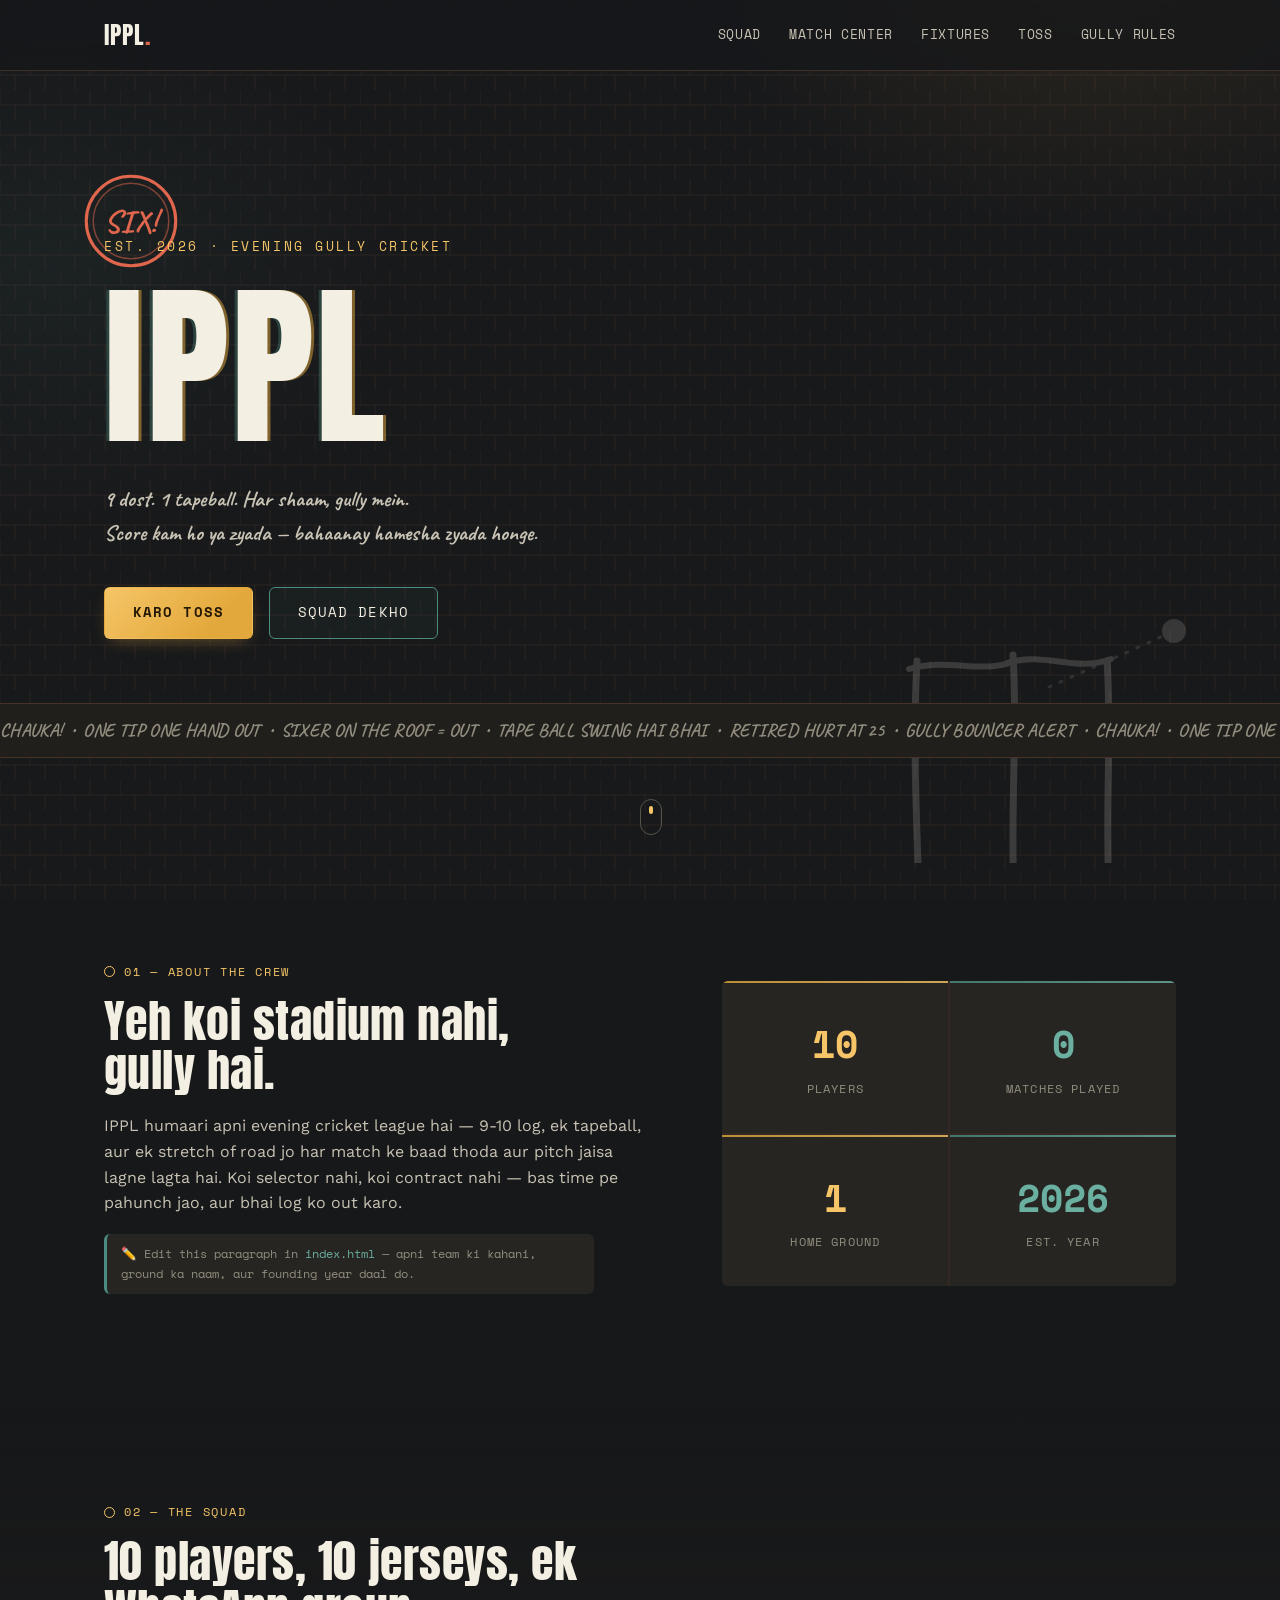
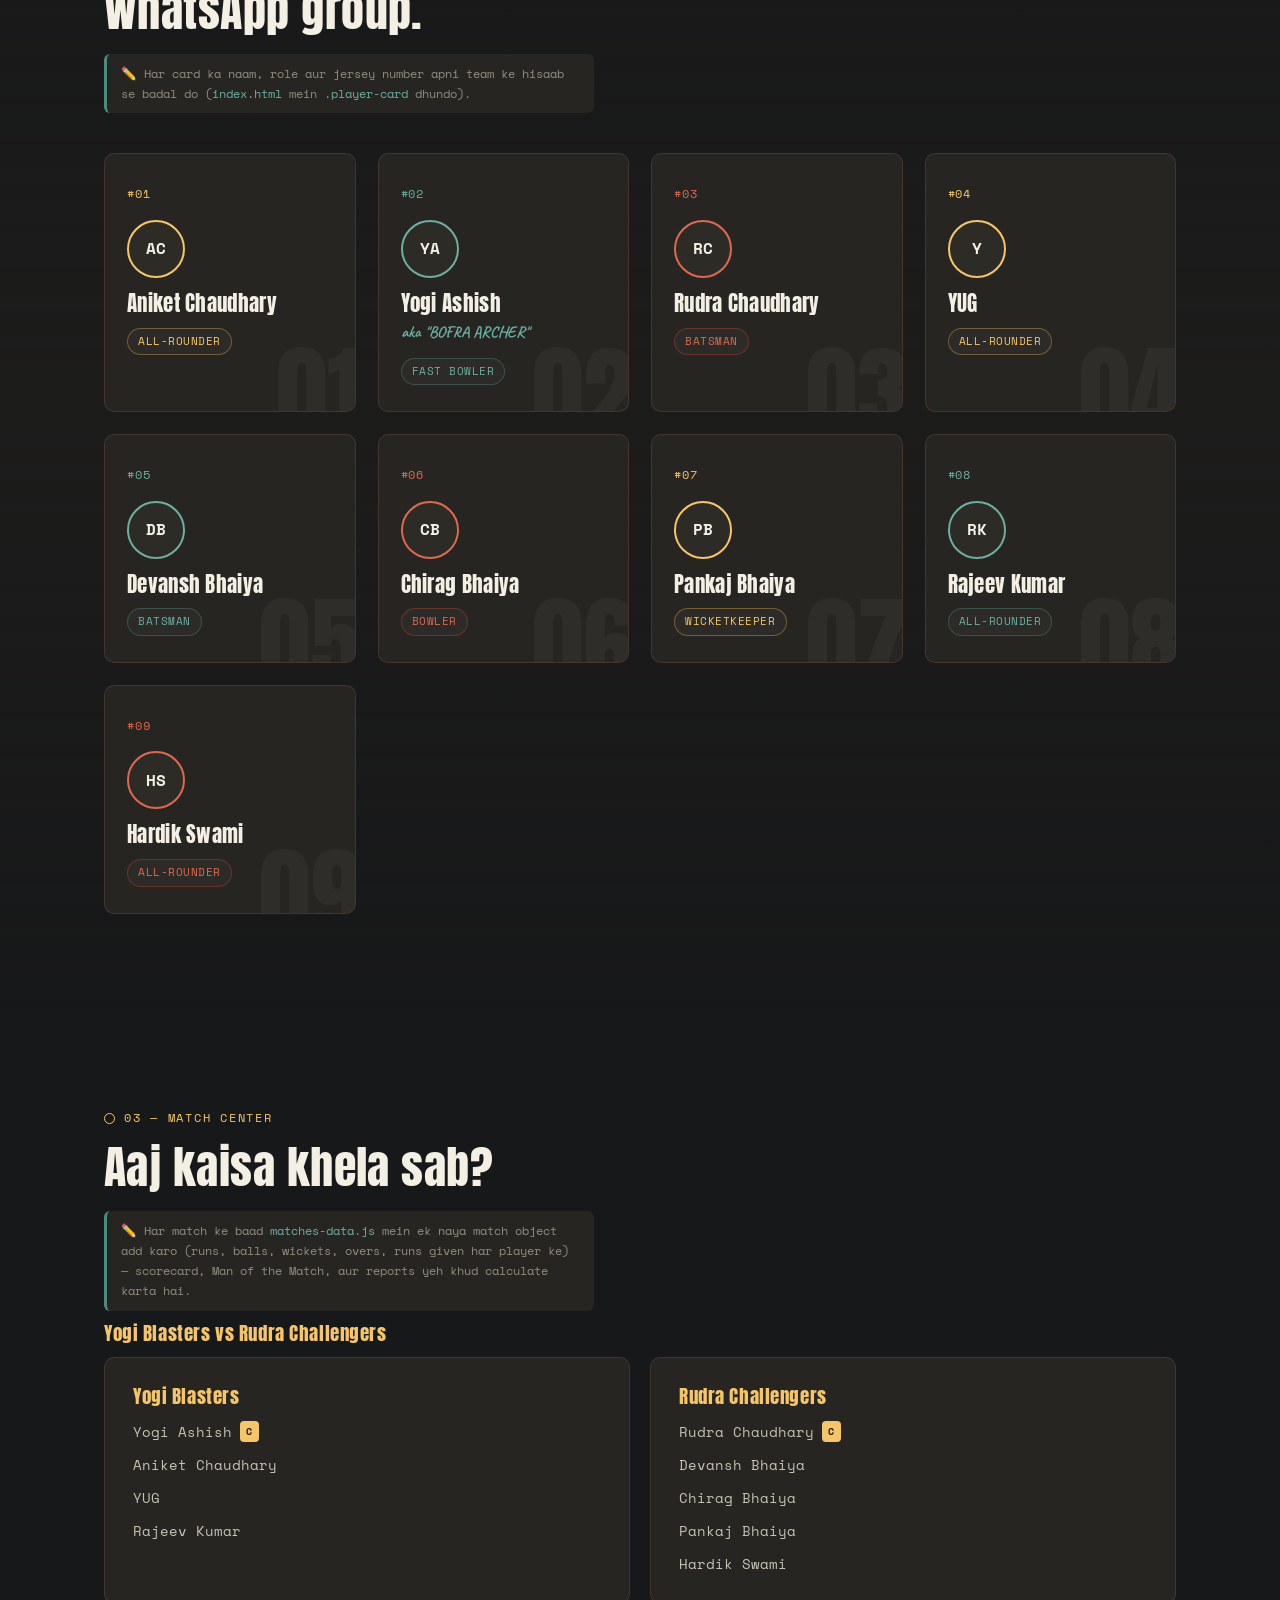
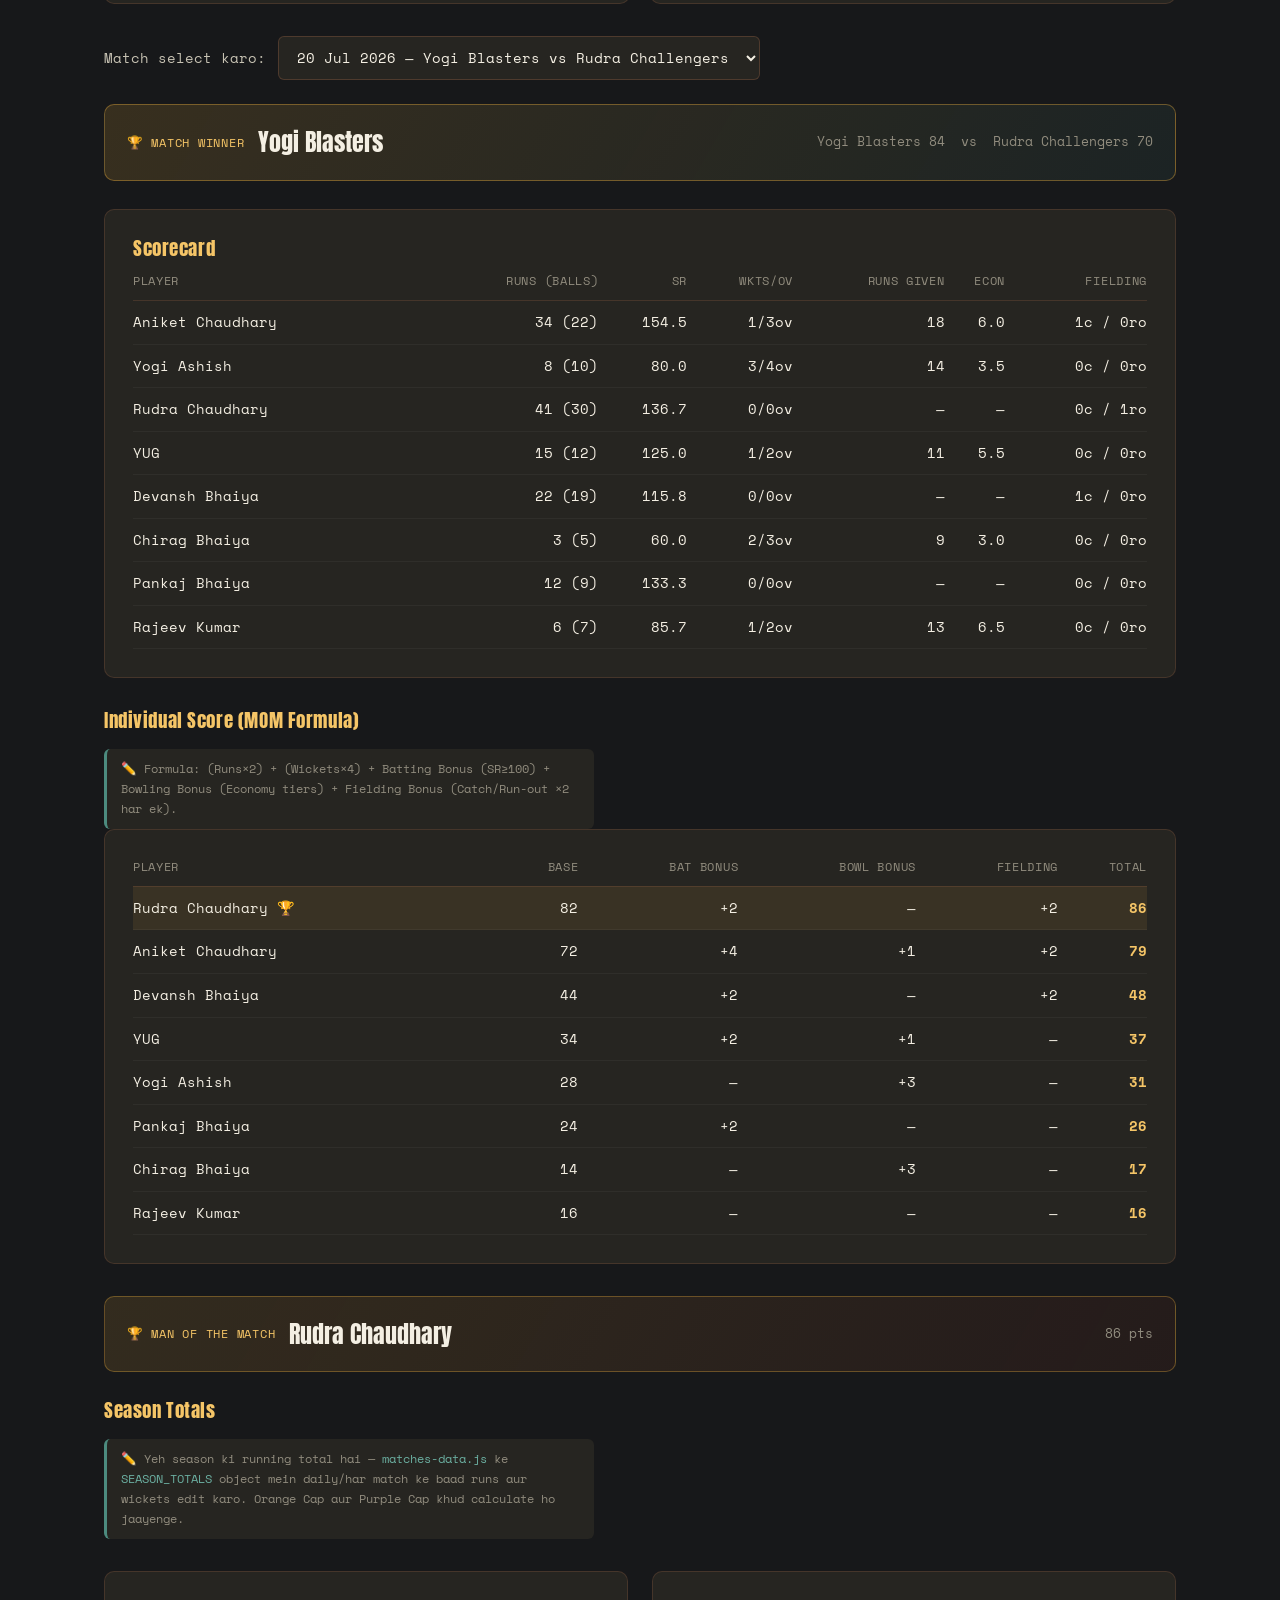
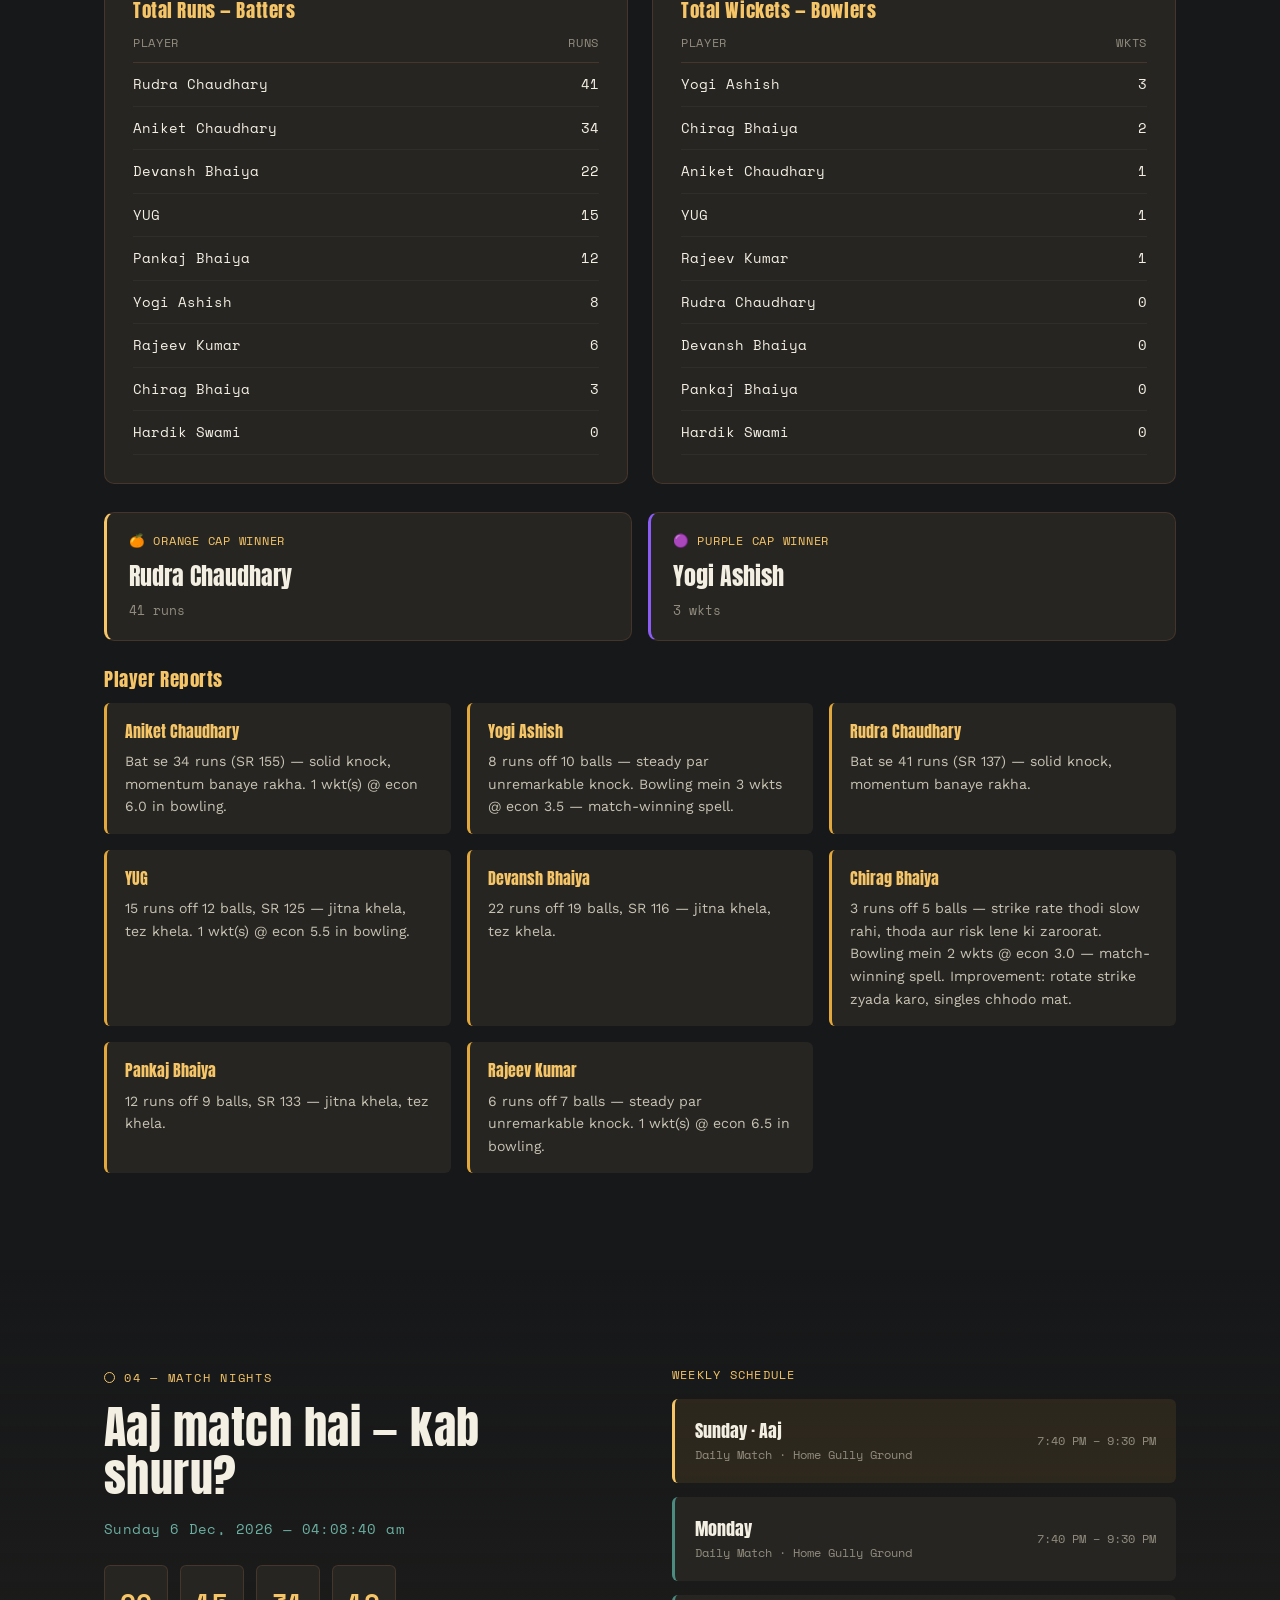
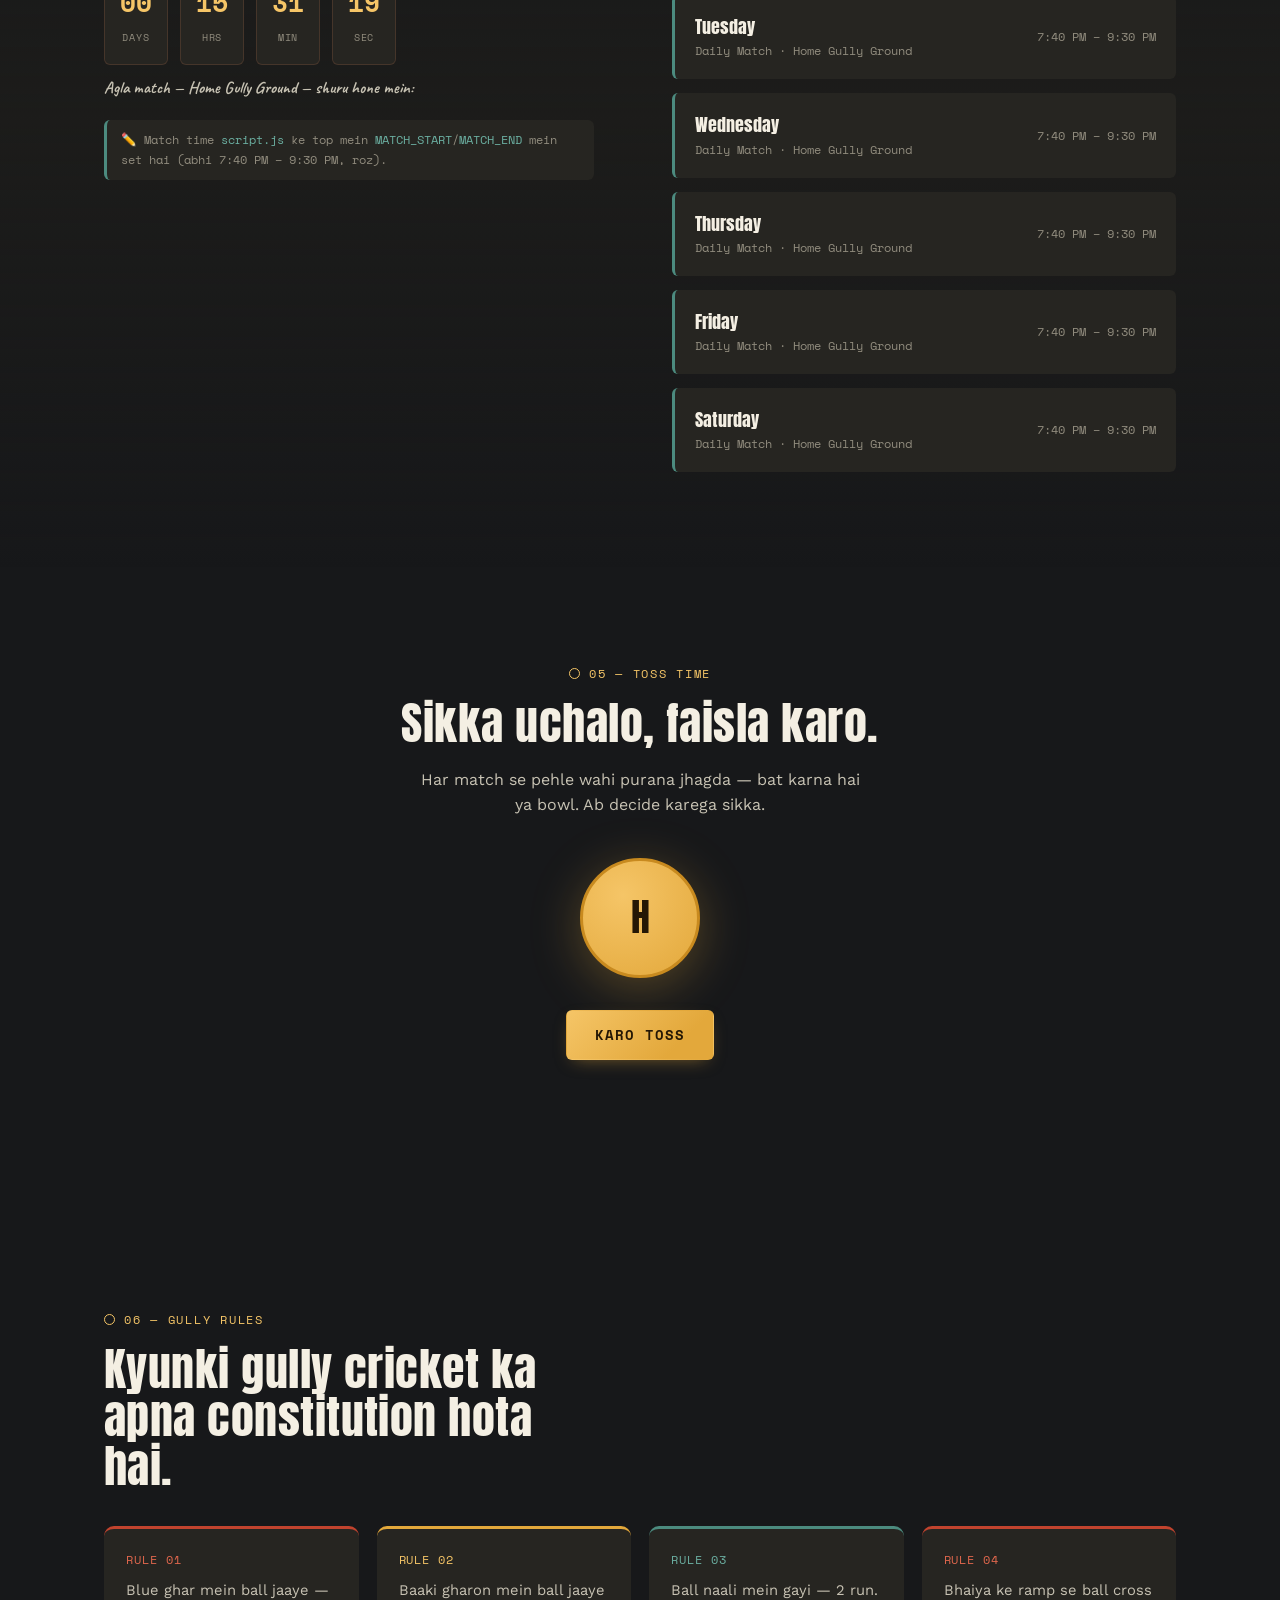
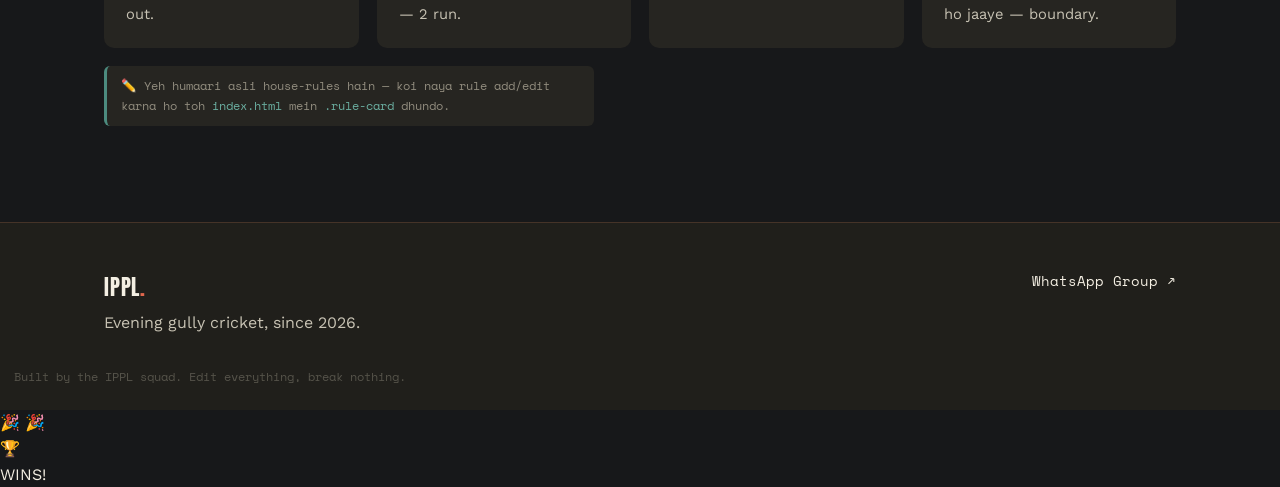
==== commit 88e6a006: "Update index.html" ====
--- a/index.html
+++ b/index.html
@@ -251,6 +251,18 @@
   <p class="footer-credit">Built by the IPPL squad. Edit everything, break nothing.</p>
 </footer>
 
+<!-- Fullscreen win celebration — triggered by script.js when the winner banner scrolls into view -->
+<div class="winner-fullscreen" id="winnerFullscreen" aria-hidden="true">
+  <div class="wf-inner">
+    <span class="wf-popper wf-popper-left">🎉</span>
+    <span class="wf-popper wf-popper-right">🎉</span>
+    <div class="wf-confetti" id="wfConfetti"></div>
+    <div class="wf-trophy">🏆</div>
+    <div class="wf-title" id="wfTitle">WINS!</div>
+    <div class="wf-sub" id="wfSub"></div>
+  </div>
+</div>
+
 <script src="matches-data.js"></script>
 <script src="script.js"></script>
 </body>
--- a/style.css
+++ b/style.css
@@ -389,13 +389,32 @@
   text-shadow:
     3px 0 0 rgba(227,168,59,0.5),
     -3px 0 0 rgba(76,139,127,0.35);
-  animation: ippl-pop 1s cubic-bezier(.22,1,.36,1) 0.15s both;
+  animation:
+    ippl-pop 1s cubic-bezier(.22,1,.36,1) 0.15s both,
+    ippl-float 5s ease-in-out 1.1s infinite;
+  display: inline-block;
 }
 
 @keyframes ippl-pop{
   0%   { opacity: 0; transform: scale(0.6) translateY(30px); letter-spacing: 0.4em; }
   60%  { opacity: 1; transform: scale(1.08) translateY(0); letter-spacing: 0.01em; }
   100% { opacity: 1; transform: scale(1) translateY(0); letter-spacing: 0.01em; }
+}
+
+/* continuous idle motion — gentle float + drifting mis-registration glow */
+@keyframes ippl-float{
+  0%, 100%{
+    transform: translateY(0);
+    text-shadow:
+      3px 0 0 rgba(227,168,59,0.5),
+      -3px 0 0 rgba(76,139,127,0.35);
+  }
+  50%{
+    transform: translateY(-14px);
+    text-shadow:
+      6px 3px 0 rgba(227,168,59,0.65),
+      -6px -3px 0 rgba(76,139,127,0.5);
+  }
 }
 
 .hero-fullname{
@@ -695,6 +714,75 @@
 }
 .match-picker select:focus{ outline: 2px solid var(--teal); }
 
+.winner-banner{
+  position: relative;
+  overflow: hidden;
+  display: flex;
+  align-items: center;
+  background: var(--wall-2);
+  border: 1px solid rgba(138,90,63,0.3);
+  border-radius: 10px;
+  padding: 18px 22px;
+  margin-bottom: 28px;
+  transition: border-color 0.3s ease, background 0.3s ease;
+}
+.winner-banner:empty{ display: none; }
+.winner-content{
+  display: flex;
+  flex-wrap: wrap;
+  align-items: center;
+  gap: 14px;
+  width: 100%;
+  position: relative;
+  z-index: 1;
+}
+.winner-name{
+  font-family: var(--font-display);
+  font-size: 1.5rem;
+  color: var(--chalk);
+}
+.winner-score{
+  font-family: var(--font-mono);
+  font-size: 0.8rem;
+  color: var(--concrete);
+  margin-left: auto;
+}
+
+/* congrats state — glowing border + rising confetti for the winning team */
+.winner-celebrate{
+  background: linear-gradient(120deg, rgba(227,168,59,0.16), rgba(76,139,127,0.10));
+  border: 1px solid rgba(227,168,59,0.4);
+  animation: winner-glow 2.2s ease-in-out infinite;
+}
+@keyframes winner-glow{
+  0%, 100%{ box-shadow: 0 0 0 rgba(227,168,59,0); }
+  50%{ box-shadow: 0 0 26px rgba(227,168,59,0.3); }
+}
+.confetti-piece{
+  position: absolute;
+  top: -24px;
+  font-size: 1.3rem;
+  line-height: 1;
+  opacity: 0;
+  animation: confetti-fall 2.8s ease-in infinite;
+  pointer-events: none;
+}
+.confetti-piece:nth-child(1){ left: 4%;  animation-delay: 0s; }
+.confetti-piece:nth-child(2){ left: 22%; animation-delay: 0.5s; }
+.confetti-piece:nth-child(3){ left: 50%; animation-delay: 0.2s; }
+.confetti-piece:nth-child(4){ left: 76%; animation-delay: 0.7s; }
+.confetti-piece:nth-child(5){ left: 93%; animation-delay: 0.35s; }
+@keyframes confetti-fall{
+  0%{ transform: translateY(-20px) rotate(0deg); opacity: 0; }
+  12%{ opacity: 1; }
+  100%{ transform: translateY(110px) rotate(360deg); opacity: 0; }
+}
+@media (prefers-reduced-motion: reduce){
+  .hero-title{ animation: ippl-pop 1s cubic-bezier(.22,1,.36,1) 0.15s both; }
+  .winner-celebrate{ animation: none; }
+  .confetti-piece{ animation: none; display: none; }
+}
+
 .mom-banner{
   display: flex;
   flex-wrap: wrap;
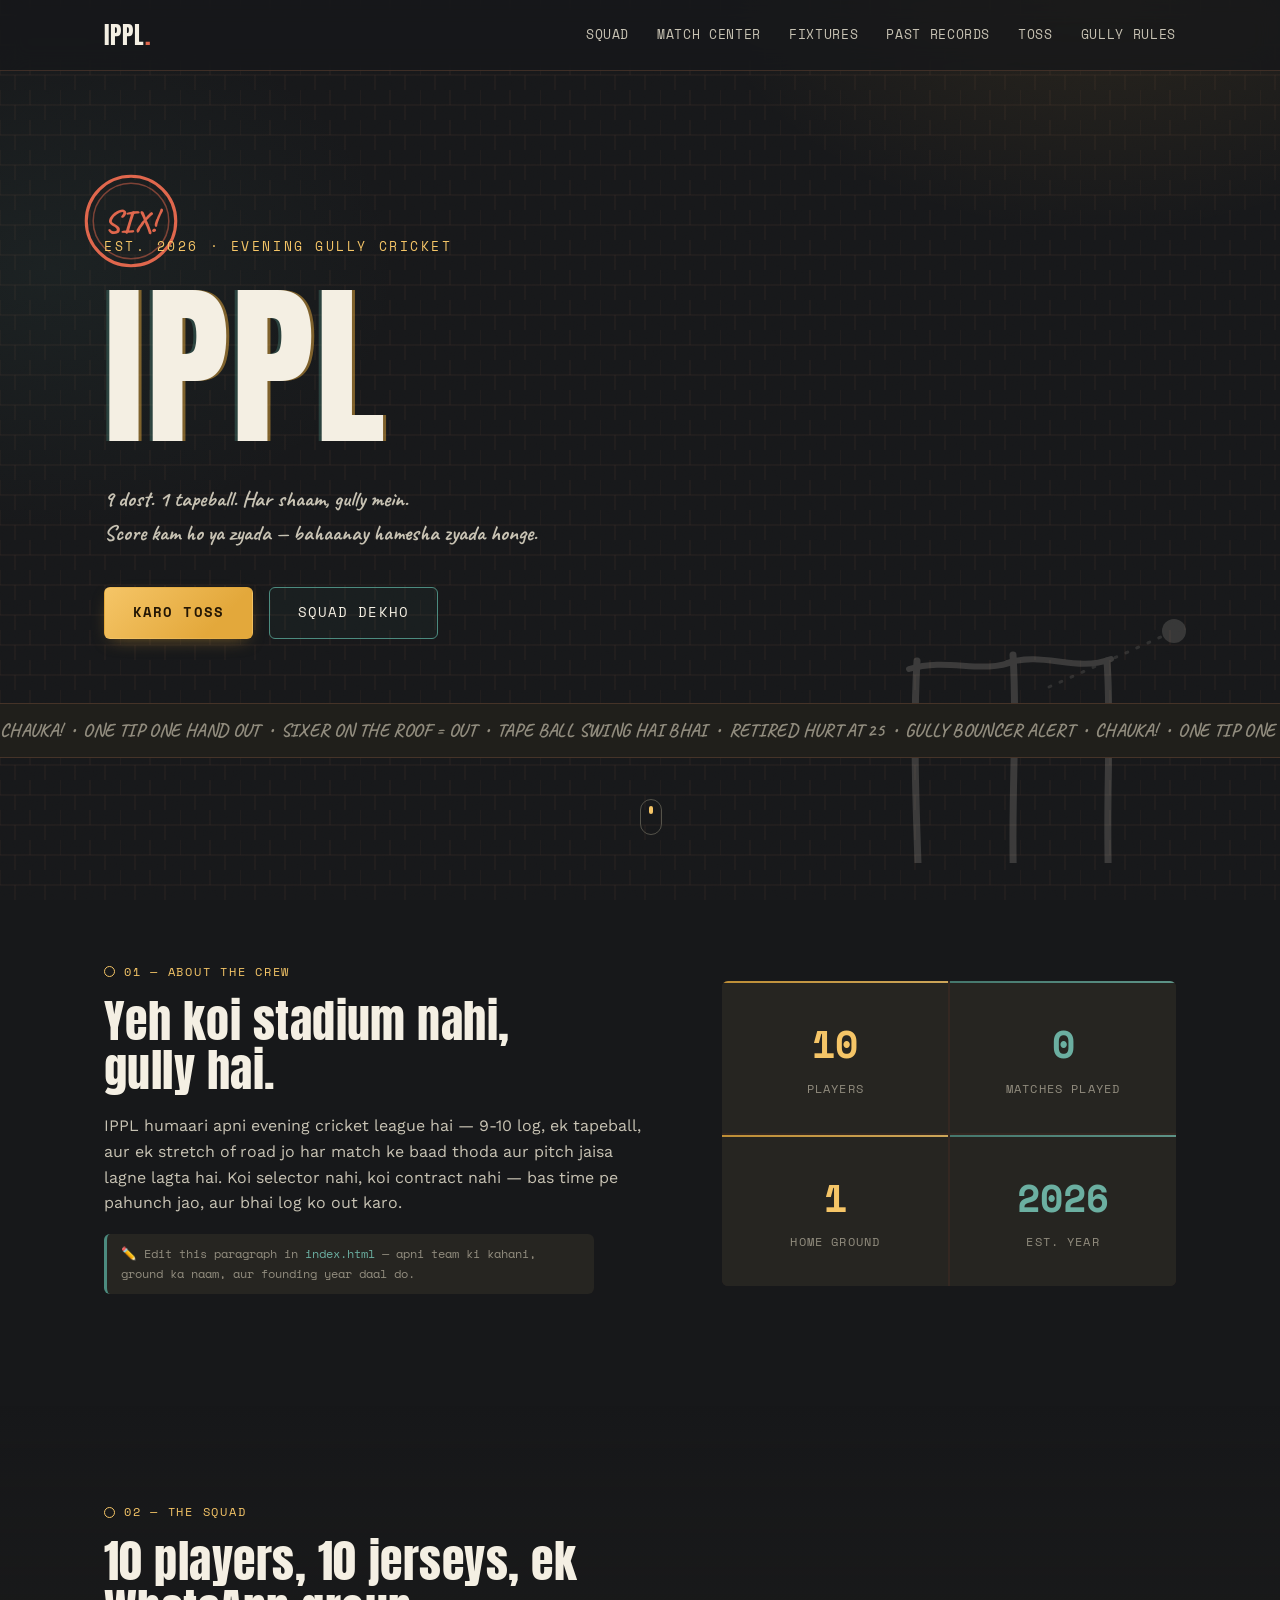
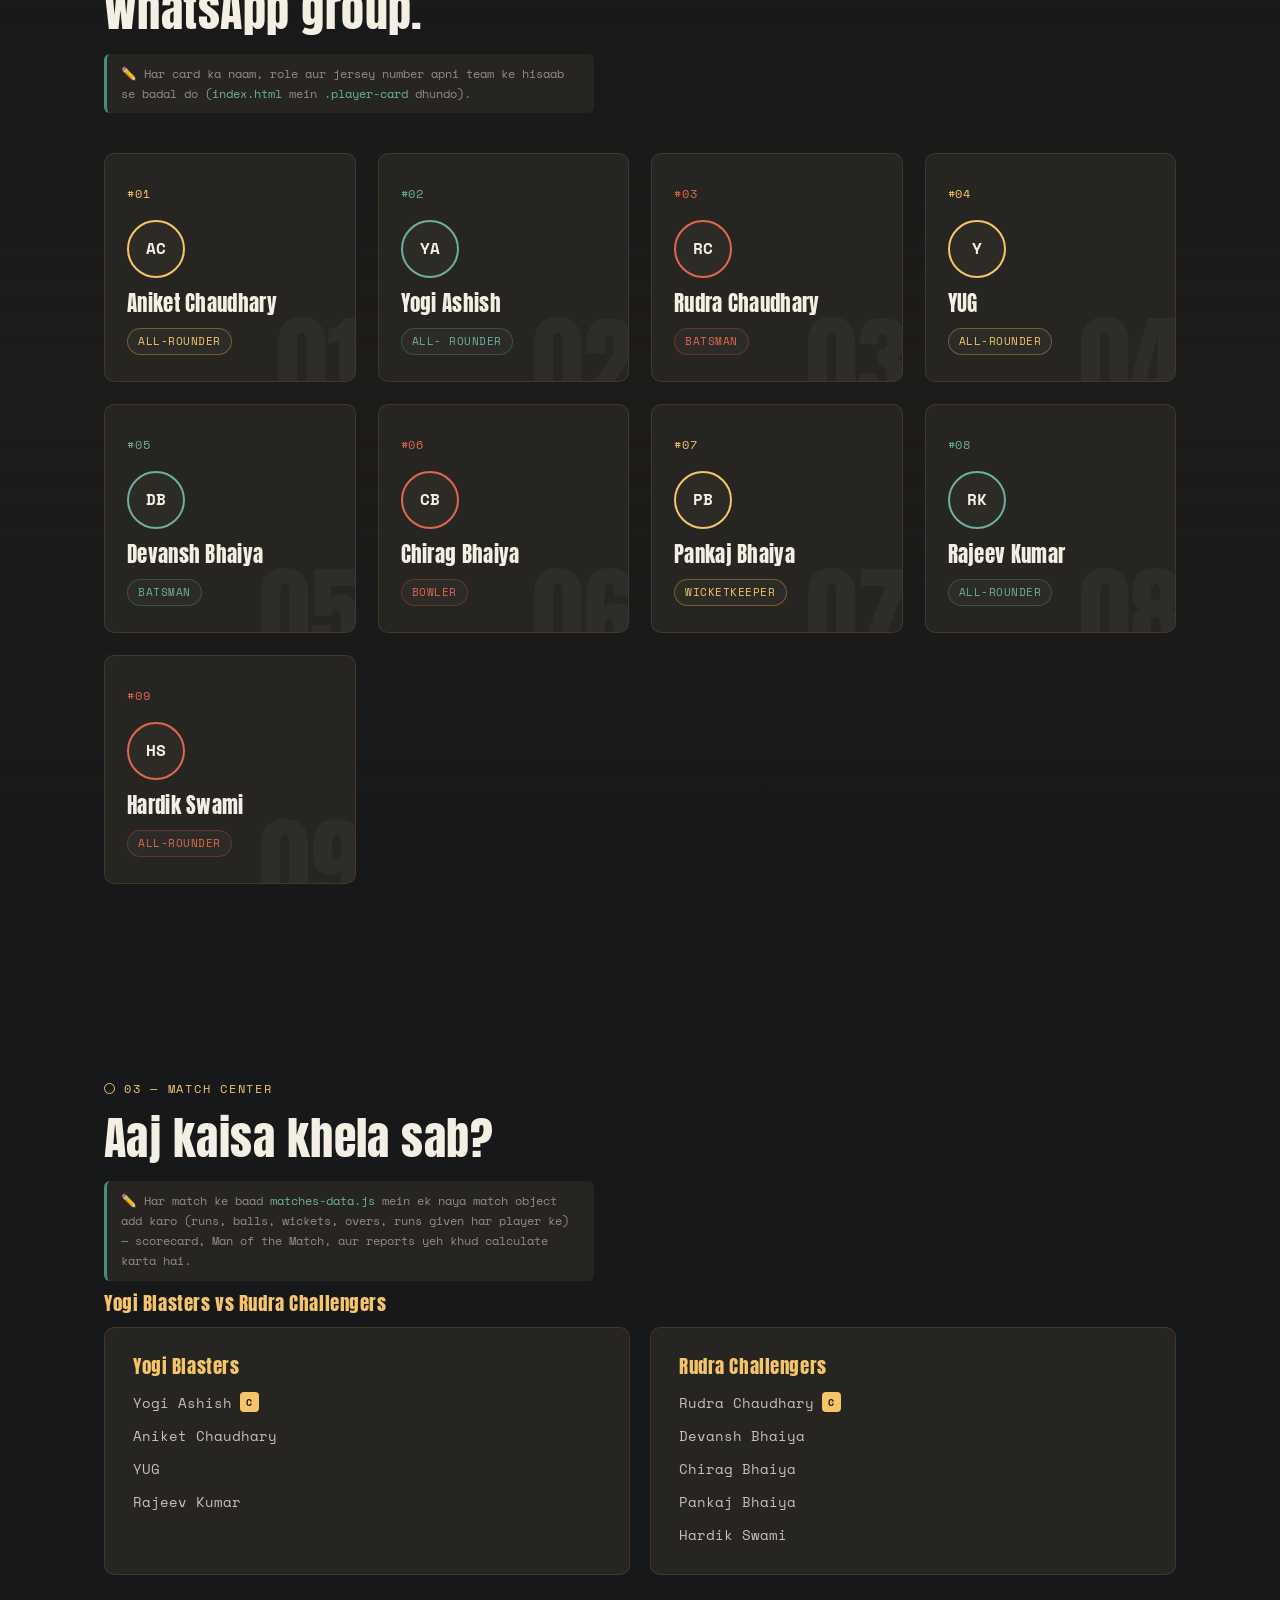
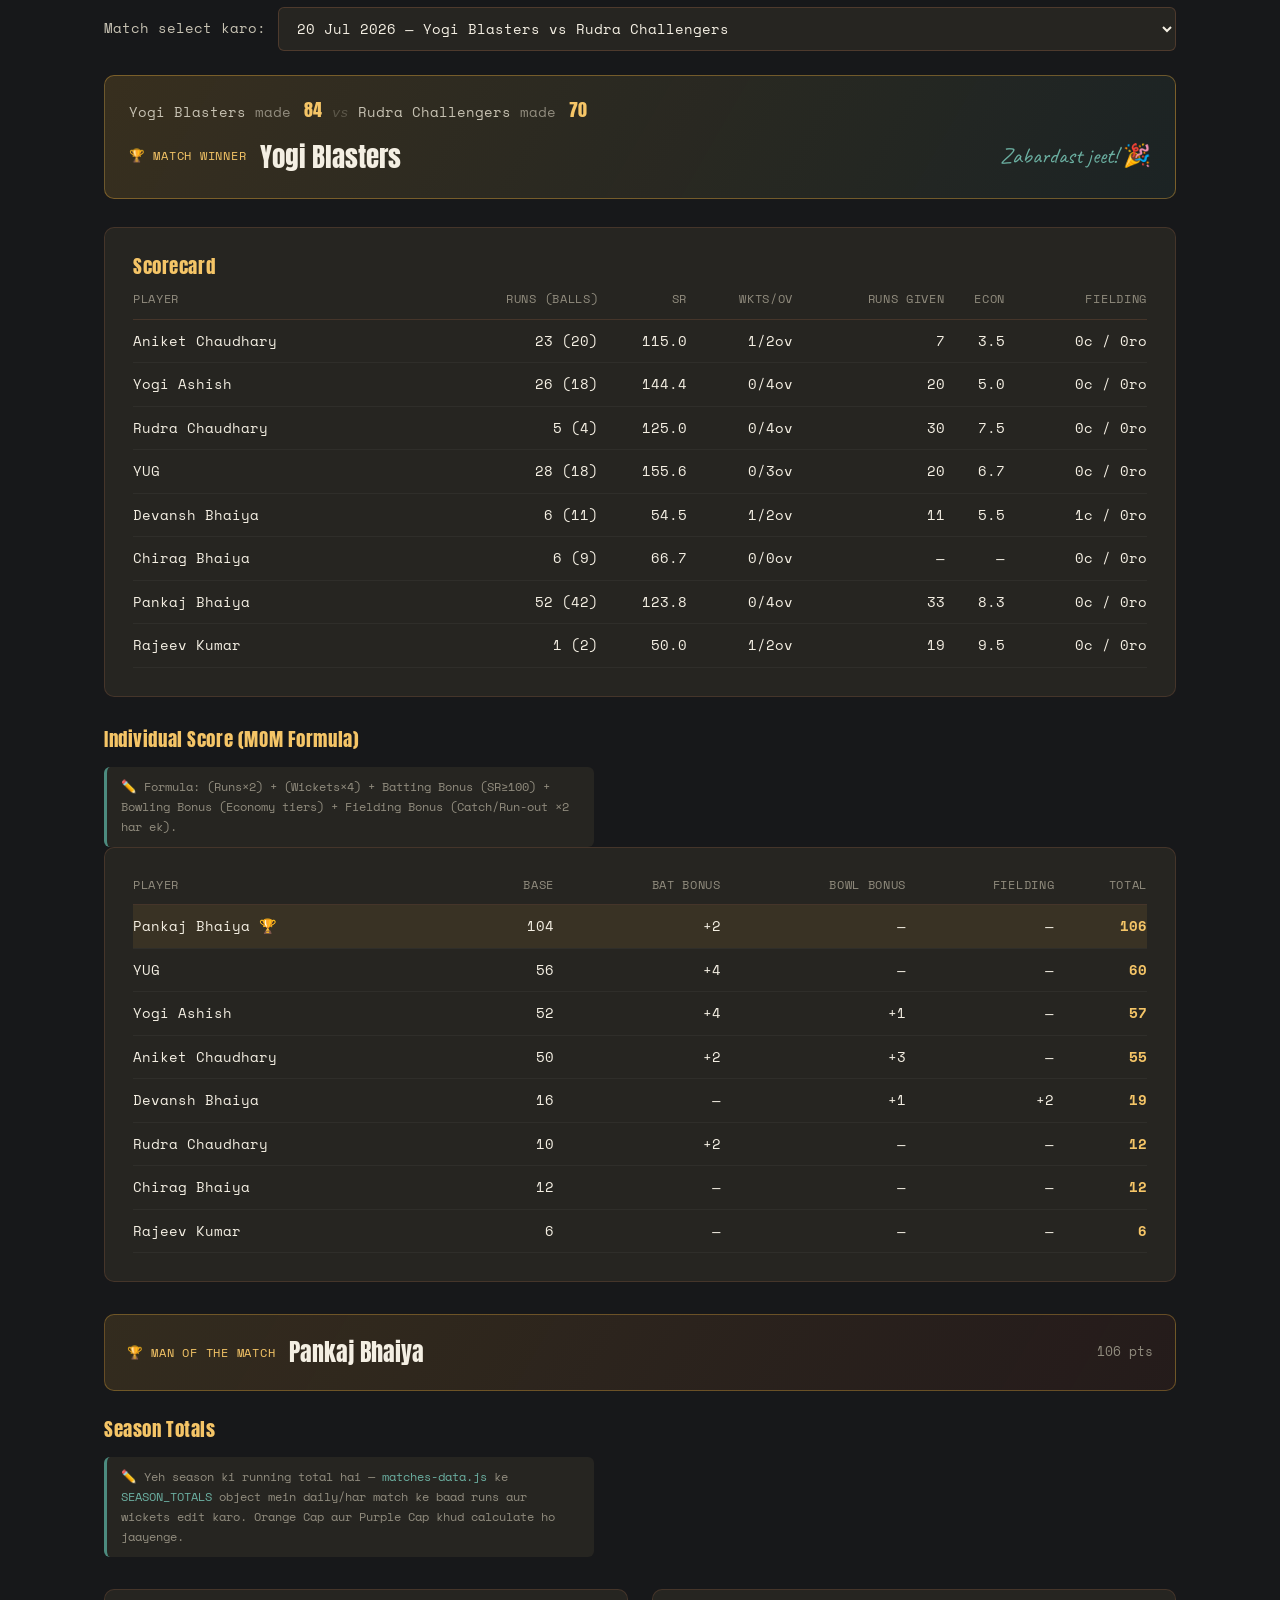
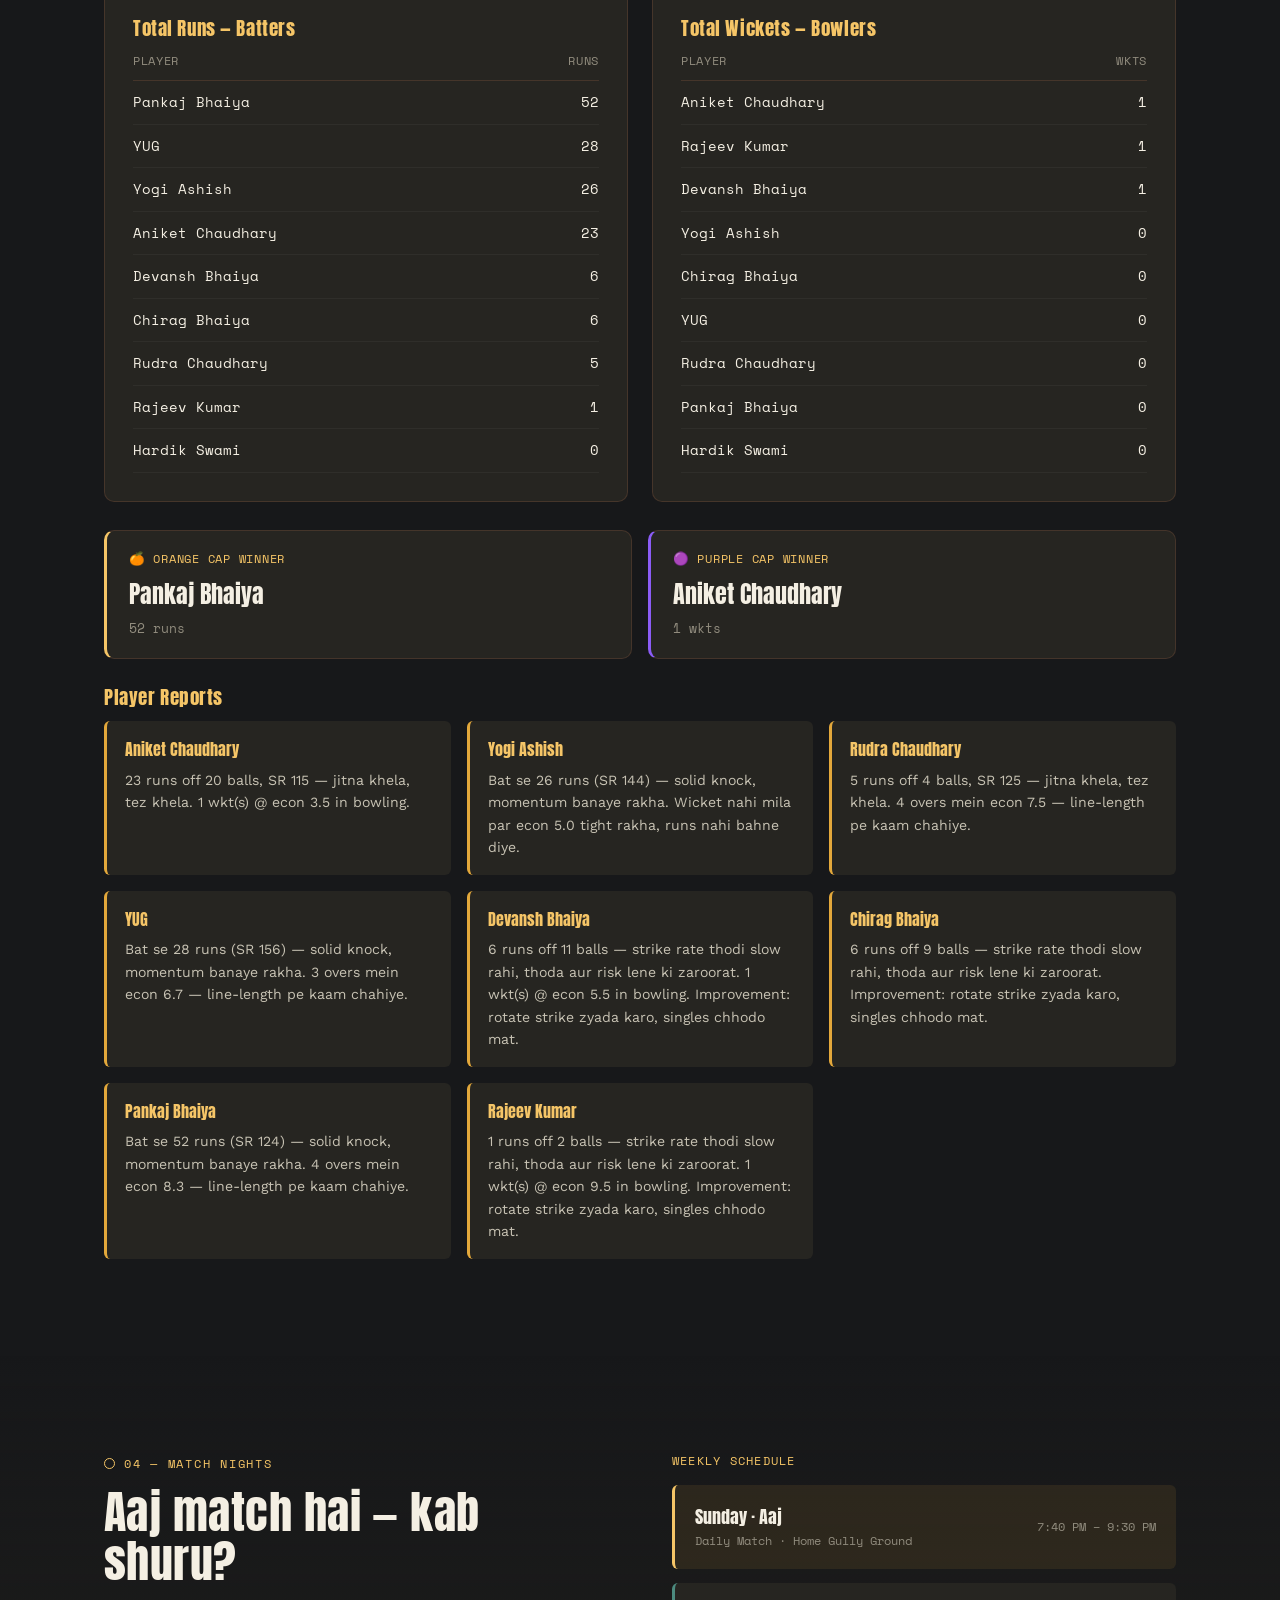
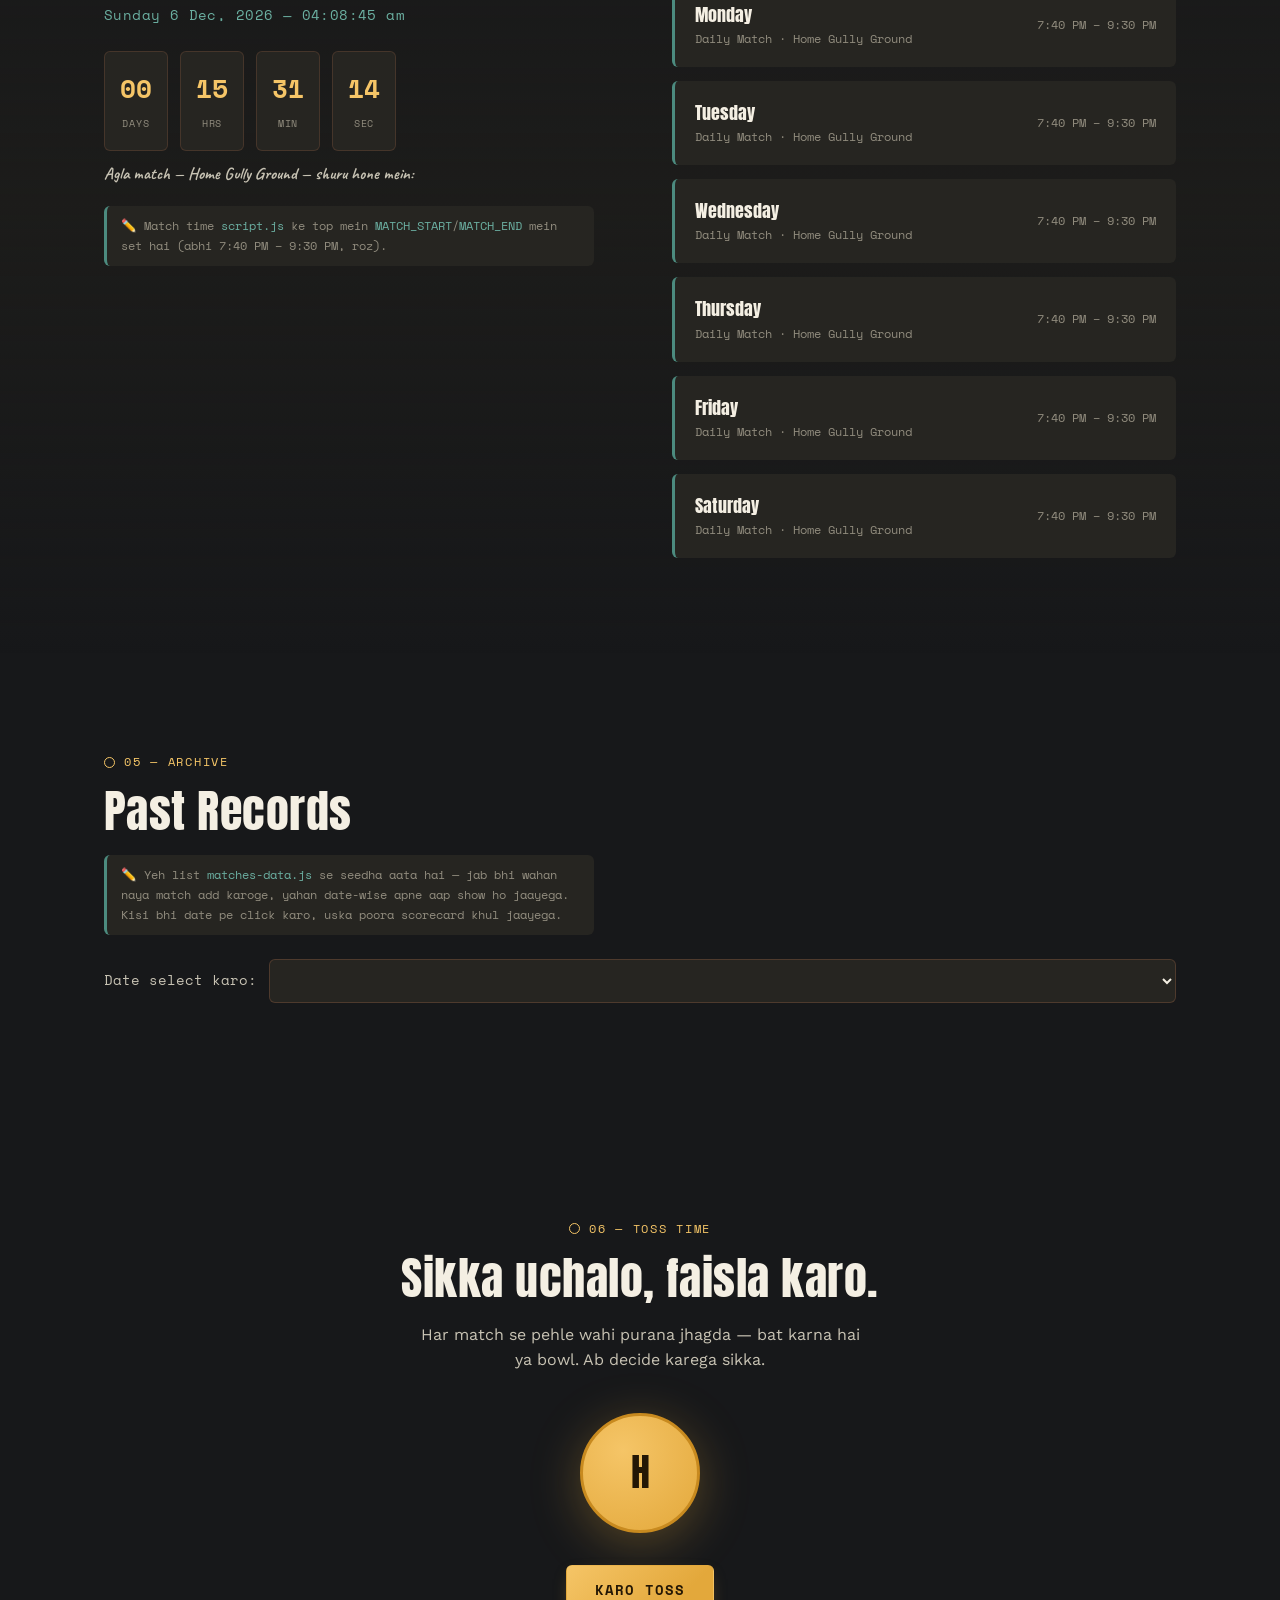
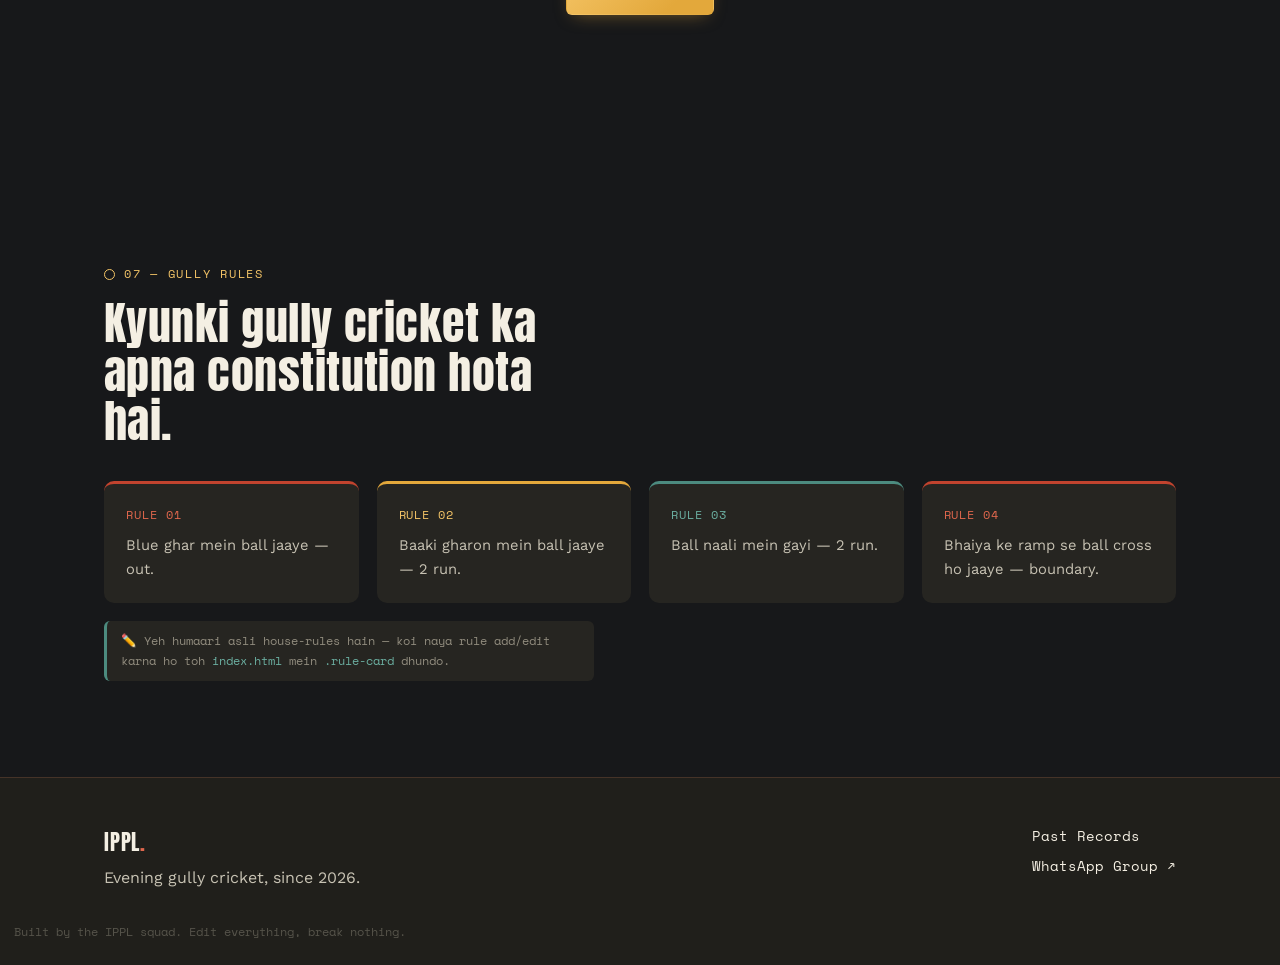
==== commit b7a7fd2d: "Add files via upload" ====
--- a/index.html
+++ b/index.html
@@ -23,6 +23,7 @@
       <a href="#squad">Squad</a>
       <a href="#matchcenter">Match Center</a>
       <a href="#fixtures">Fixtures</a>
+      <a href="#records">Past Records</a>
       <a href="#toss">Toss</a>
       <a href="#rules">Gully Rules</a>
     </nav>
@@ -191,10 +192,27 @@
   </div>
 </section>
 
+<!-- ============ PAST RECORDS ============ -->
+<section class="records-page" id="records">
+  <div class="section-inner">
+    <p class="section-label">05 — Archive</p>
+    <h2 class="reveal">Past Records</h2>
+    <p class="edit-note reveal">✏️ Yeh list <code>matches-data.js</code> se seedha aata hai — jab bhi wahan naya match add karoge, yahan date-wise apne aap show ho jaayega. Kisi bhi date pe click karo, uska poora scorecard khul jaayega.</p>
+
+    <div class="match-picker reveal">
+      <label for="recordsSelect">Date select karo:</label>
+      <select id="recordsSelect"></select>
+    </div>
+
+    <ul class="records-list reveal" id="recordsList"></ul>
+    <p class="records-empty" id="recordsEmpty" style="display:none;">Abhi tak koi match record nahi hai — <code>matches-data.js</code> mein match add karo.</p>
+  </div>
+</section>
+
 <!-- ============ TOSS SIMULATOR ============ -->
 <section class="toss" id="toss">
   <div class="section-inner toss-inner">
-    <p class="section-label">05 — Toss time</p>
+    <p class="section-label">06 — Toss time</p>
     <h2 class="reveal">Sikka uchalo, faisla karo.</h2>
     <p class="reveal">Har match se pehle wahi purana jhagda — bat karna hai ya bowl. Ab decide karega sikka.</p>
 
@@ -213,7 +231,7 @@
 <!-- ============ RULES ============ -->
 <section class="rules" id="rules">
   <div class="section-inner">
-    <p class="section-label">06 — Gully rules</p>
+    <p class="section-label">07 — Gully rules</p>
     <h2 class="reveal">Kyunki gully cricket ka apna constitution hota hai.</h2>
     <div class="rules-grid">
       <div class="rule-card reveal">
@@ -245,25 +263,16 @@
       <p>Evening gully cricket, since 2026.</p>
     </div>
     <div class="footer-links">
+      <a href="#records">Past Records</a>
       <a href="https://chat.whatsapp.com/Jui4usYF5fk5azBTB56OIB?s=sh&p=a&ilr=0" target="_blank" rel="noopener">WhatsApp Group ↗</a>
     </div>
   </div>
   <p class="footer-credit">Built by the IPPL squad. Edit everything, break nothing.</p>
 </footer>
 
-<!-- Fullscreen win celebration — triggered by script.js when the winner banner scrolls into view -->
-<div class="winner-fullscreen" id="winnerFullscreen" aria-hidden="true">
-  <div class="wf-inner">
-    <span class="wf-popper wf-popper-left">🎉</span>
-    <span class="wf-popper wf-popper-right">🎉</span>
-    <div class="wf-confetti" id="wfConfetti"></div>
-    <div class="wf-trophy">🏆</div>
-    <div class="wf-title" id="wfTitle">WINS!</div>
-    <div class="wf-sub" id="wfSub"></div>
-  </div>
-</div>
-
 <script src="matches-data.js"></script>
+<script src="stats-shared.js"></script>
+<script src="records.js"></script>
 <script src="script.js"></script>
 </body>
-</html>
+</html>
--- a/style.css
+++ b/style.css
@@ -695,6 +695,7 @@
 
 .match-picker{
   display: flex;
+  flex-wrap: wrap;
   align-items: center;
   gap: 12px;
   margin: 24px 0;
@@ -711,6 +712,9 @@
   font-family: var(--font-mono);
   font-size: 0.85rem;
   cursor: pointer;
+  flex: 1 1 220px;
+  min-width: 0;
+  max-width: 100%;
 }
 .match-picker select:focus{ outline: 2px solid var(--teal); }
 
@@ -722,29 +726,51 @@
   background: var(--wall-2);
   border: 1px solid rgba(138,90,63,0.3);
   border-radius: 10px;
-  padding: 18px 22px;
+  padding: 20px 24px;
   margin-bottom: 28px;
   transition: border-color 0.3s ease, background 0.3s ease;
 }
 .winner-banner:empty{ display: none; }
 .winner-content{
   display: flex;
+  flex-direction: column;
+  gap: 10px;
+  width: 100%;
+  position: relative;
+  z-index: 1;
+}
+.winner-scoreline{
+  display: flex;
   flex-wrap: wrap;
+  align-items: baseline;
+  gap: 10px;
+  font-family: var(--font-mono);
+  font-size: 0.85rem;
+  color: var(--concrete);
+}
+.wts-name{ color: var(--chalk-dim); }
+.wts-runs{
+  font-family: var(--font-display);
+  font-size: 1.1rem;
+  color: var(--mustard-bright);
+  margin-left: 4px;
+}
+.winner-vs{ opacity: 0.45; font-style: italic; }
+.winner-result{
+  display: flex;
+  flex-wrap: wrap;
   align-items: center;
   gap: 14px;
-  width: 100%;
-  position: relative;
-  z-index: 1;
 }
 .winner-name{
   font-family: var(--font-display);
-  font-size: 1.5rem;
-  color: var(--chalk);
-}
-.winner-score{
-  font-family: var(--font-mono);
-  font-size: 0.8rem;
-  color: var(--concrete);
+  font-size: 1.7rem;
+  color: var(--chalk);
+}
+.winner-congrats{
+  font-family: var(--font-chalk);
+  font-size: 1.4rem;
+  color: var(--teal-bright);
   margin-left: auto;
 }
 
@@ -777,10 +803,144 @@
   12%{ opacity: 1; }
   100%{ transform: translateY(110px) rotate(360deg); opacity: 0; }
 }
+
+/* ============================================
+   FULLSCREEN WIN CELEBRATION
+   Two party-poppers fire confetti/streamers/stars from the bottom
+   corners across the whole viewport, over a dark twinkling backdrop.
+   ============================================ */
+.winner-fullscreen{
+  position: fixed;
+  inset: 0;
+  z-index: 9999;
+  display: flex;
+  align-items: center;
+  justify-content: center;
+  overflow: hidden;
+  pointer-events: none;
+  opacity: 0;
+  background: radial-gradient(circle at 50% 45%, rgba(76,41,122,0.4), rgba(10,8,14,0.93) 68%);
+  transition: opacity 0.35s ease;
+}
+.winner-fullscreen.show{ opacity: 1; }
+
+.wf-inner{
+  position: relative;
+  width: 100%;
+  height: 100%;
+  display: flex;
+  align-items: center;
+  justify-content: center;
+  text-align: center;
+}
+.wf-inner::before{
+  content: "";
+  position: absolute;
+  inset: -10%;
+  background-image:
+    radial-gradient(2px 2px at 10% 20%, rgba(245,239,230,0.9) 0, transparent 60%),
+    radial-gradient(2px 2px at 80% 15%, rgba(227,168,59,0.9) 0, transparent 60%),
+    radial-gradient(2px 2px at 30% 70%, rgba(245,239,230,0.7) 0, transparent 60%),
+    radial-gradient(2px 2px at 65% 82%, rgba(107,175,161,0.8) 0, transparent 60%),
+    radial-gradient(2px 2px at 90% 60%, rgba(227,168,59,0.7) 0, transparent 60%),
+    radial-gradient(2px 2px at 45% 30%, rgba(245,239,230,0.6) 0, transparent 60%),
+    radial-gradient(2px 2px at 15% 55%, rgba(236,95,166,0.6) 0, transparent 60%);
+  animation: wf-twinkle 2.4s ease-in-out infinite;
+  pointer-events: none;
+}
+@keyframes wf-twinkle{
+  0%, 100%{ opacity: 0.45; }
+  50%{ opacity: 1; }
+}
+
+.wf-popper{
+  position: absolute;
+  bottom: 3%;
+  font-size: clamp(2.4rem, 6vw, 4.2rem);
+  opacity: 0;
+  filter: drop-shadow(0 0 14px rgba(227,168,59,0.45));
+}
+.wf-popper-left{ left: 2%; }
+.wf-popper-right{ right: 2%; transform: scaleX(-1); }
+.winner-fullscreen.show .wf-popper-left{ animation: wf-pop-left 0.5s cubic-bezier(.22,1,.36,1) both; }
+.winner-fullscreen.show .wf-popper-right{ animation: wf-pop-right 0.5s cubic-bezier(.22,1,.36,1) both; }
+@keyframes wf-pop-left{
+  0%{ opacity: 0; transform: rotate(10deg) scale(0.3); }
+  60%{ opacity: 1; transform: rotate(18deg) scale(1.2); }
+  100%{ opacity: 1; transform: rotate(15deg) scale(1); }
+}
+@keyframes wf-pop-right{
+  0%{ opacity: 0; transform: scaleX(-1) rotate(10deg) scale(0.3); }
+  60%{ opacity: 1; transform: scaleX(-1) rotate(18deg) scale(1.2); }
+  100%{ opacity: 1; transform: scaleX(-1) rotate(15deg) scale(1); }
+}
+
+.wf-confetti{ position: absolute; inset: 0; overflow: hidden; }
+.wf-piece{
+  position: absolute;
+  bottom: 4%;
+  opacity: 0;
+  animation: wf-burst var(--dur, 1.8s) cubic-bezier(.12,.7,.25,1) var(--delay, 0s) forwards;
+}
+.wf-piece.from-left{ left: 3%; }
+.wf-piece.from-right{ right: 3%; }
+@keyframes wf-burst{
+  0%{ transform: translate(0,0) rotate(0deg) scale(0.5); opacity: 0; }
+  8%{ opacity: 1; }
+  100%{ transform: translate(var(--tx), var(--ty)) rotate(var(--rot)) scale(1); opacity: 0; }
+}
+.wf-p-rect{ width: 8px; height: 14px; border-radius: 2px; }
+.wf-p-dot{ width: 7px; height: 7px; border-radius: 50%; }
+.wf-p-ribbon{ width: 4px; height: 34px; border-radius: 3px; }
+.wf-p-star{
+  width: 12px; height: 12px;
+  background: currentColor;
+  clip-path: polygon(50% 0%, 61% 35%, 98% 35%, 68% 57%, 79% 91%, 50% 70%, 21% 91%, 32% 57%, 2% 35%, 39% 35%);
+}
+
+.wf-trophy{
+  position: relative;
+  z-index: 1;
+  font-size: clamp(3rem, 10vw, 6rem);
+  opacity: 0;
+}
+.winner-fullscreen.show .wf-trophy{ animation: wf-trophy-pop 0.6s cubic-bezier(.22,1,.36,1) 0.1s both; }
+@keyframes wf-trophy-pop{
+  0%{ transform: scale(0) rotate(-15deg); opacity: 0; }
+  60%{ transform: scale(1.25) rotate(8deg); opacity: 1; }
+  100%{ transform: scale(1) rotate(0deg); opacity: 1; }
+}
+.wf-title{
+  position: relative;
+  z-index: 1;
+  font-family: var(--font-display);
+  font-size: clamp(2rem, 7vw, 4.2rem);
+  color: var(--chalk);
+  text-shadow: 4px 0 0 rgba(227,168,59,0.6), -4px 0 0 rgba(76,139,127,0.4);
+  opacity: 0;
+}
+.winner-fullscreen.show .wf-title{ animation: wf-fade-up 0.7s cubic-bezier(.22,1,.36,1) 0.25s both; }
+.wf-sub{
+  position: relative;
+  z-index: 1;
+  font-family: var(--font-mono);
+  font-size: clamp(1rem, 3vw, 1.3rem);
+  color: var(--mustard-bright);
+  margin-top: 10px;
+  opacity: 0;
+}
+.winner-fullscreen.show .wf-sub{ animation: wf-fade-up 0.7s ease 0.4s both; }
+@keyframes wf-fade-up{
+  from{ opacity: 0; transform: translateY(18px); }
+  to{ opacity: 1; transform: translateY(0); }
+}
+
 @media (prefers-reduced-motion: reduce){
   .hero-title{ animation: ippl-pop 1s cubic-bezier(.22,1,.36,1) 0.15s both; }
   .winner-celebrate{ animation: none; }
   .confetti-piece{ animation: none; display: none; }
+  .winner-fullscreen, .winner-fullscreen *{ animation: none !important; }
+  .winner-fullscreen.show{ opacity: 1; }
 }
 
 .mom-banner{
@@ -1135,3 +1295,54 @@
   font-size: 0.72rem;
   color: var(--concrete-dim);
 }
+
+/* ============================================
+   MOBILE FIXES
+   Things that were spilling past the screen edge on phones:
+   wide stat tables, the match-picker dropdown, and the
+   countdown boxes. Fixed here without touching desktop layout.
+   ============================================ */
+
+/* safety net — nothing should ever force horizontal scroll */
+img, svg, table, select, input, .btn{ max-width: 100%; }
+
+@media (max-width: 700px){
+  .section-inner{ padding: 64px 18px; }
+
+  /* Scorecard / Points tables have 6-7 columns — too tight to squeeze
+     onto a phone screen, so let just the table scroll sideways inside
+     its card instead of blowing out the page width. */
+  .stat-panel{ padding: 20px 16px; }
+  .scorecard-panel{
+    overflow-x: auto;
+    -webkit-overflow-scrolling: touch;
+  }
+  .scorecard-panel table{ min-width: 560px; }
+  table{ font-size: 0.8rem; }
+  th, td{ padding-right: 8px; }
+
+  /* countdown boxes — let them share the row instead of overflowing it */
+  .countdown{ gap: 8px; }
+  .cd-box{
+    flex: 1 1 0;
+    min-width: 0;
+    padding: 12px 6px;
+  }
+  .cd-box span{ font-size: 1.3rem; }
+
+  /* winner banner — tighten up spacing so score + name don't crowd */
+  .winner-banner{ padding: 16px 18px; }
+  .winner-name{ font-size: 1.4rem; }
+  .winner-congrats{ margin-left: 0; font-size: 1.2rem; }
+
+  /* fullscreen celebration — smaller trophy/text so nothing clips on
+     short phone screens, and a touch less confetti spread */
+  .wf-trophy{ font-size: clamp(2.4rem, 14vw, 3.6rem); }
+  .wf-popper{ font-size: clamp(1.8rem, 10vw, 2.8rem); bottom: 4%; }
+}
+
+@media (max-width: 420px){
+  .cd-box span{ font-size: 1.1rem; }
+  .cd-box label{ font-size: 0.6rem; }
+  .hero-title{ font-size: clamp(3.4rem, 15vw, 11rem); }
+}
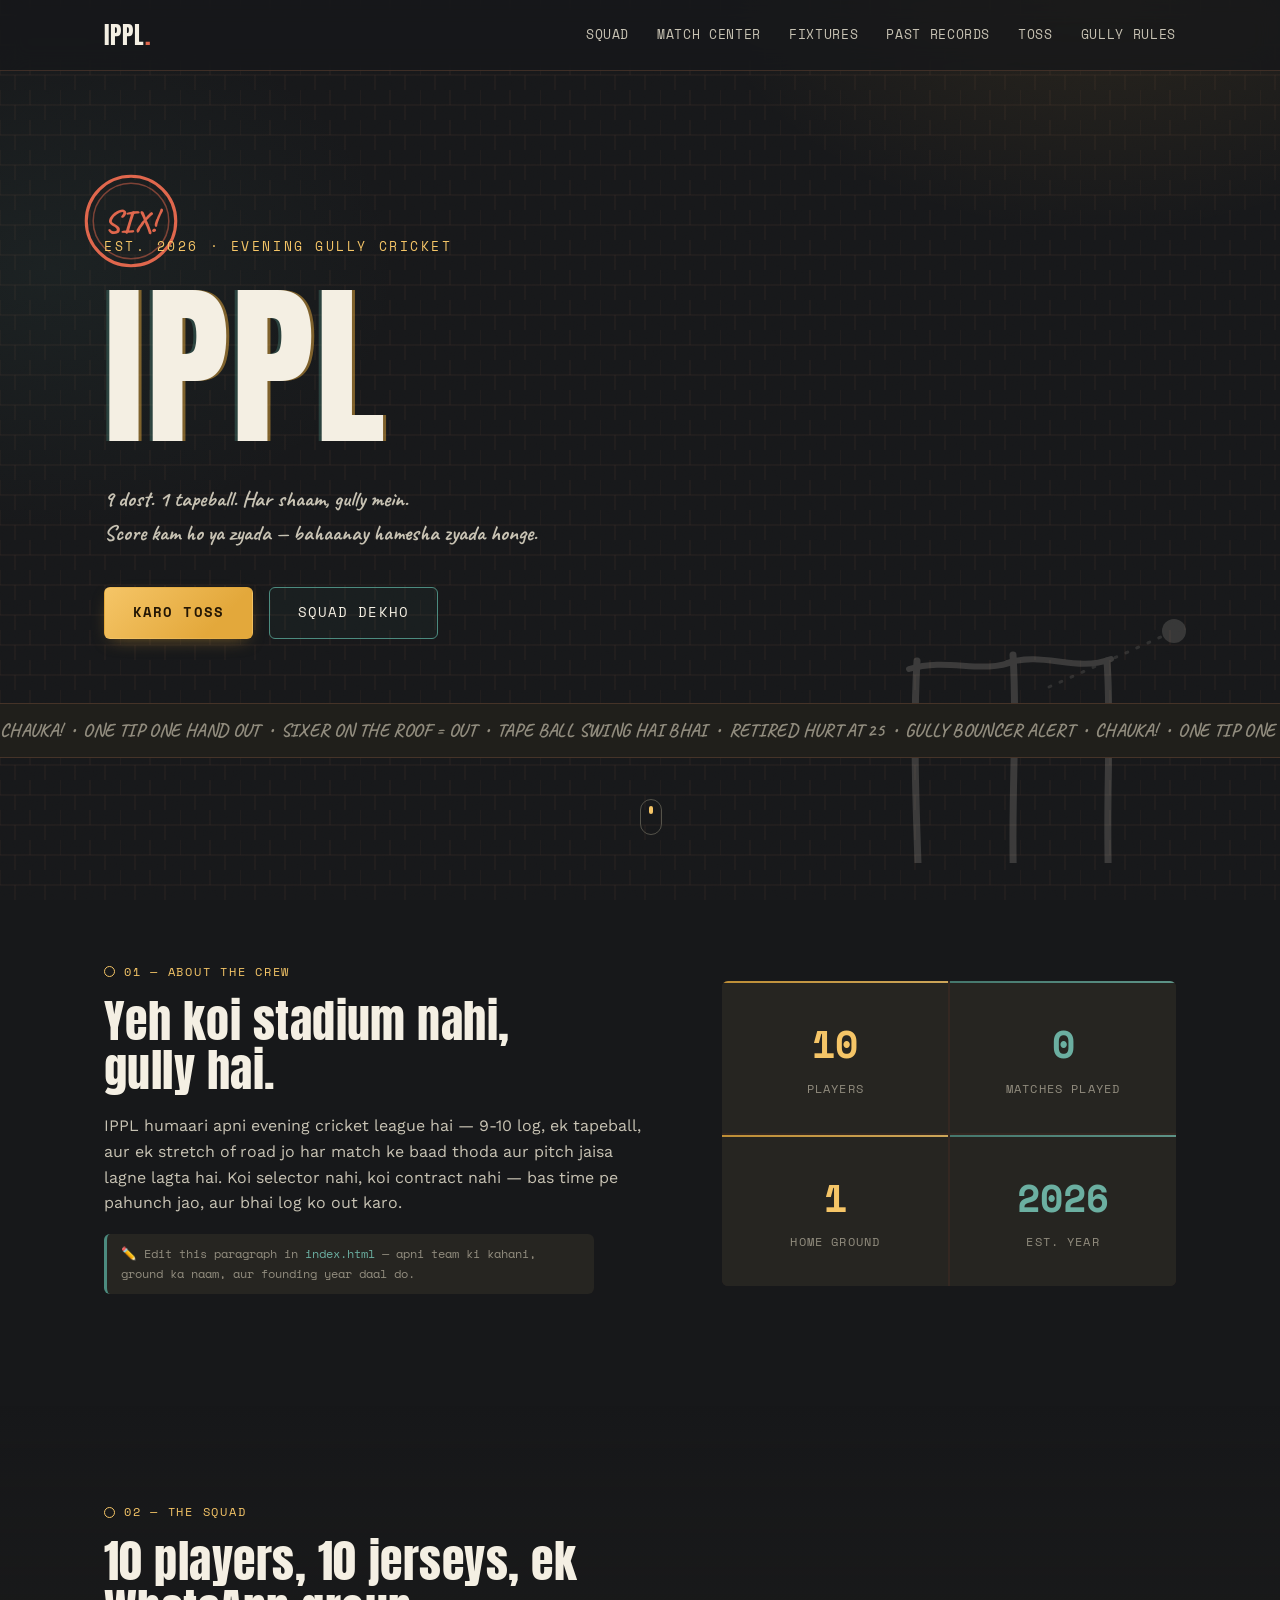
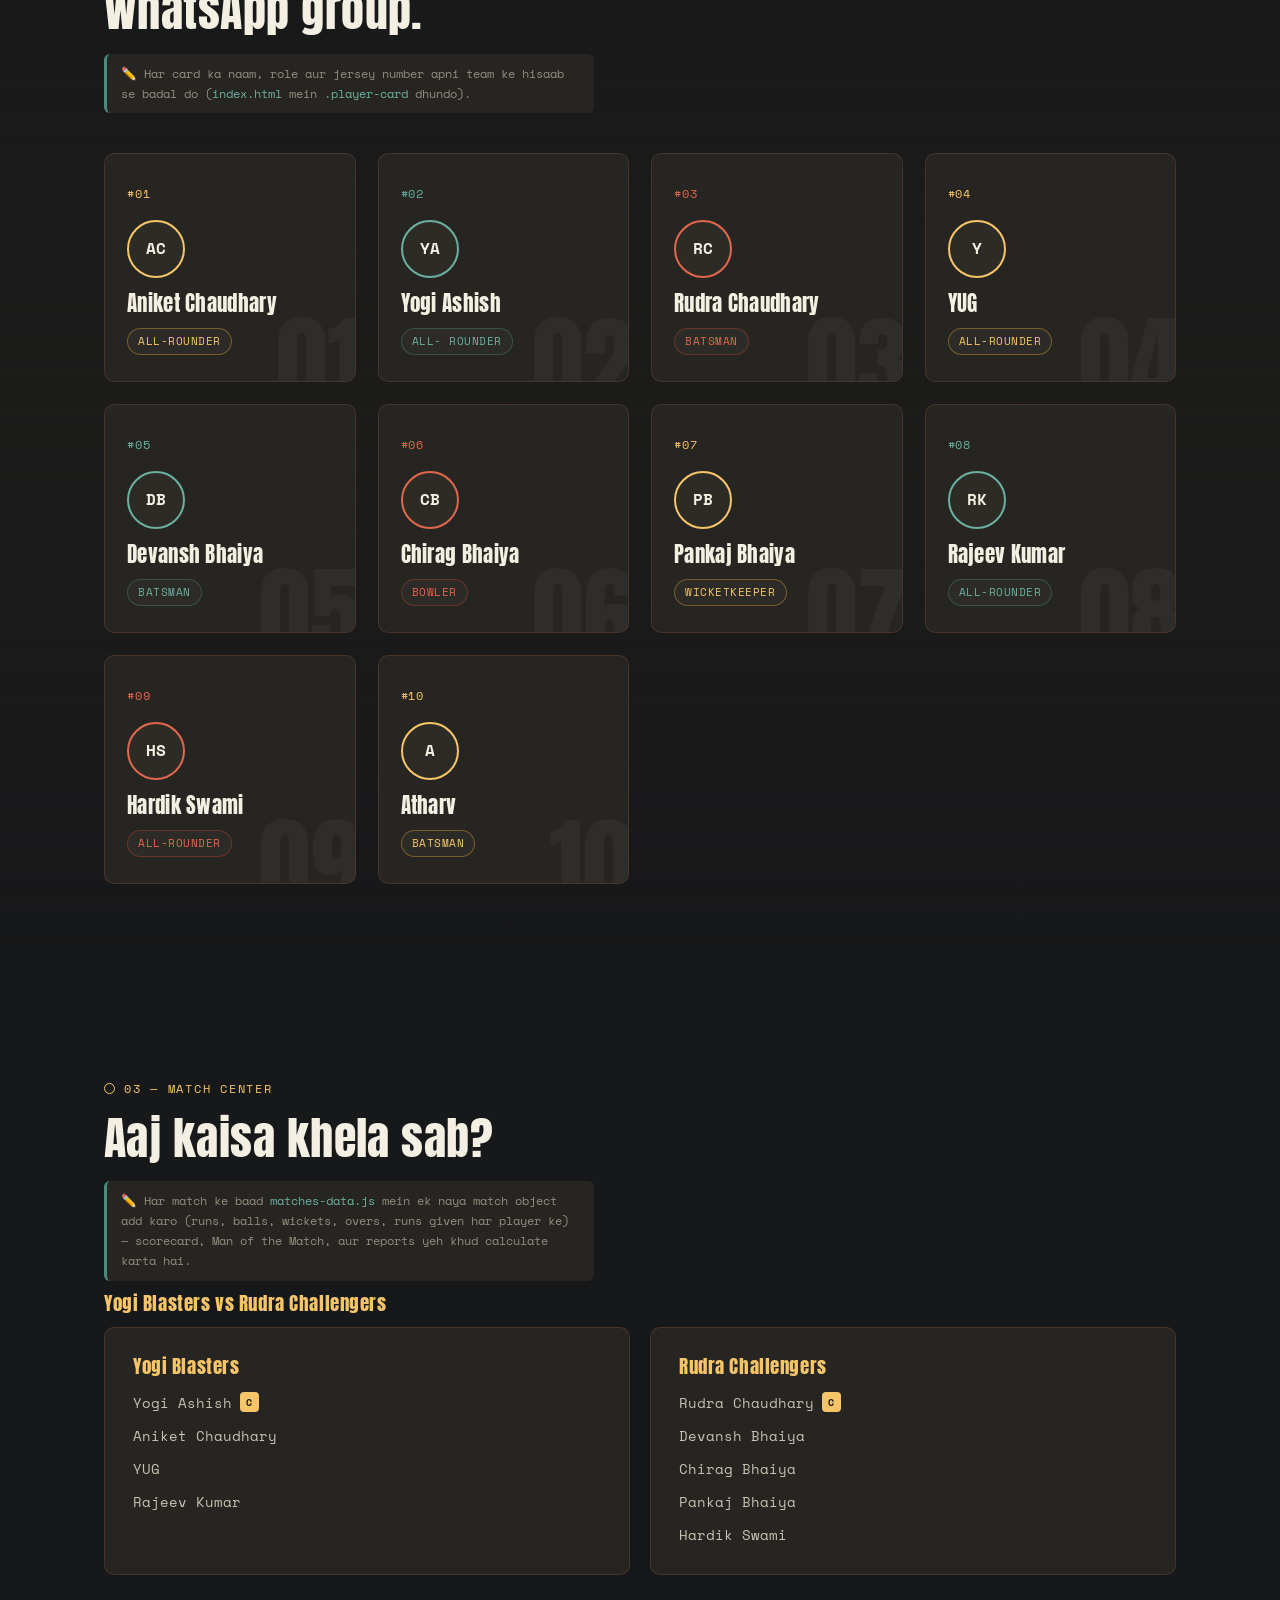
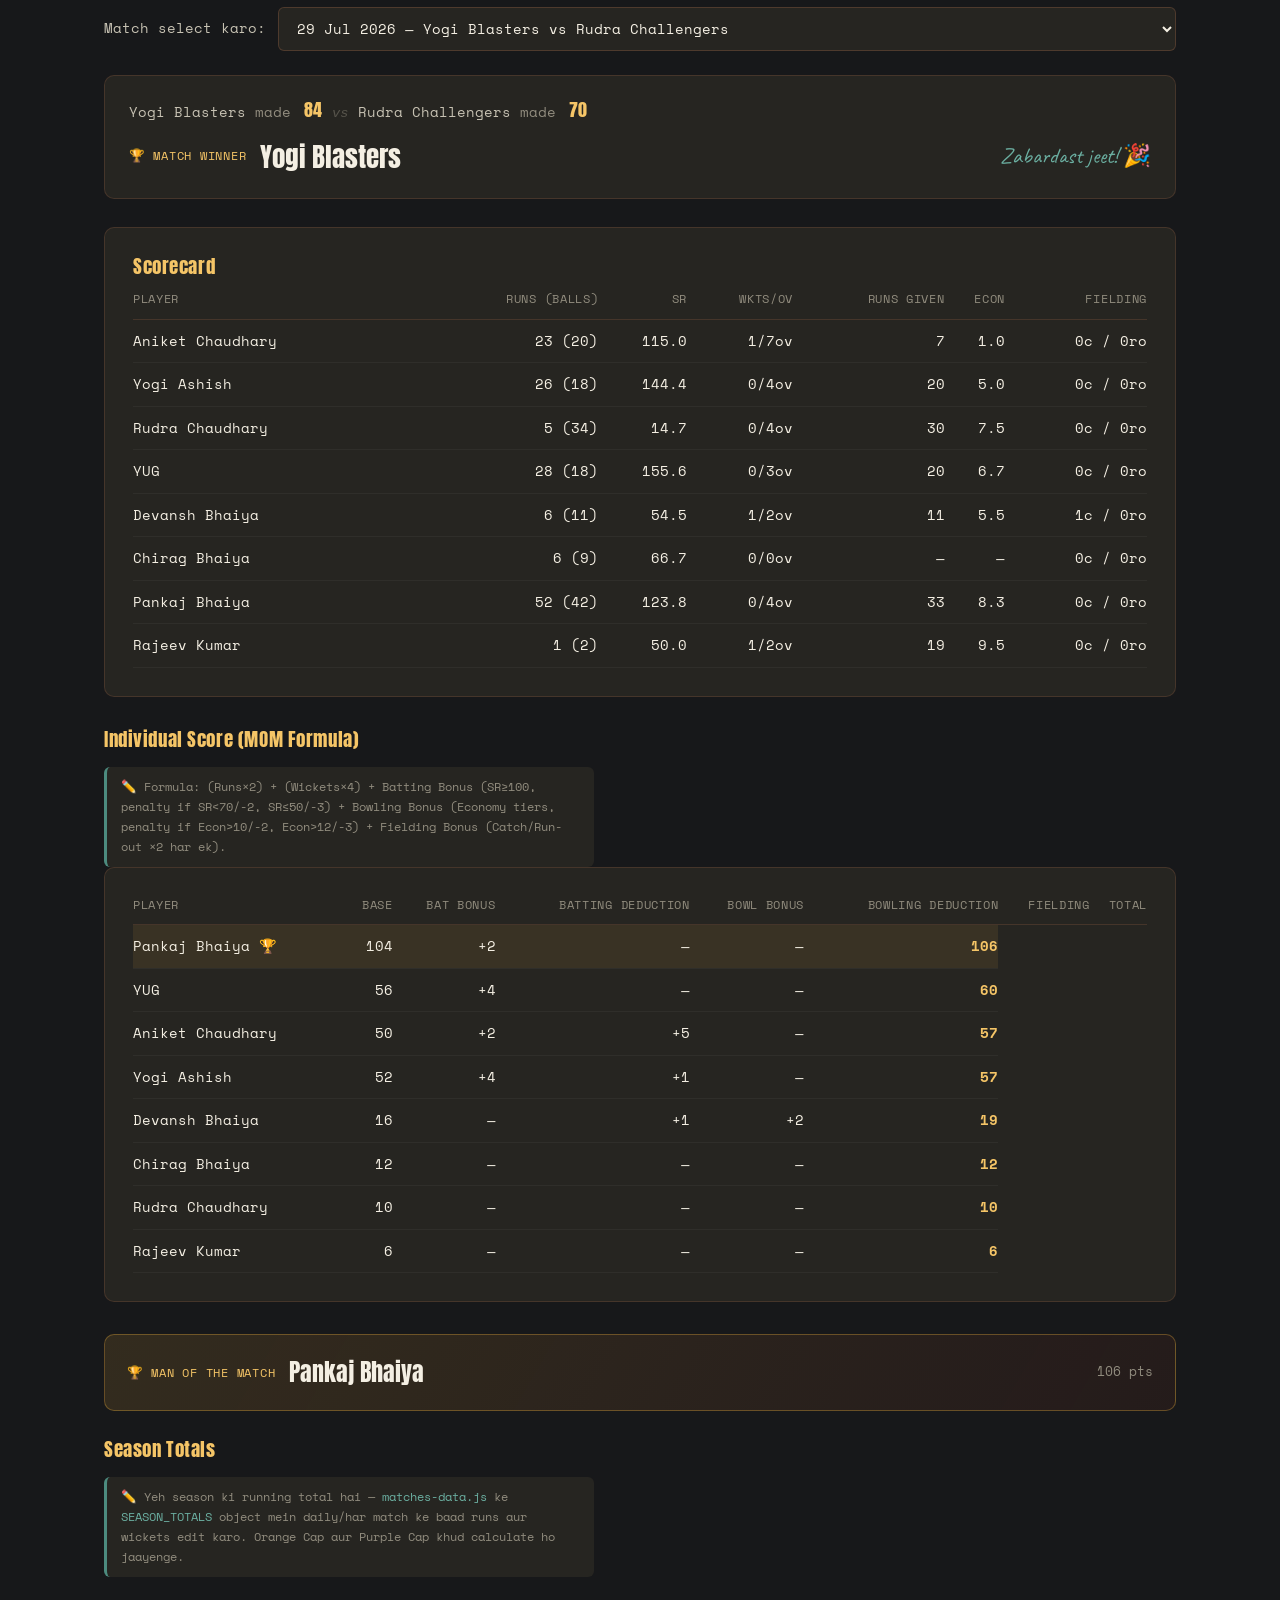
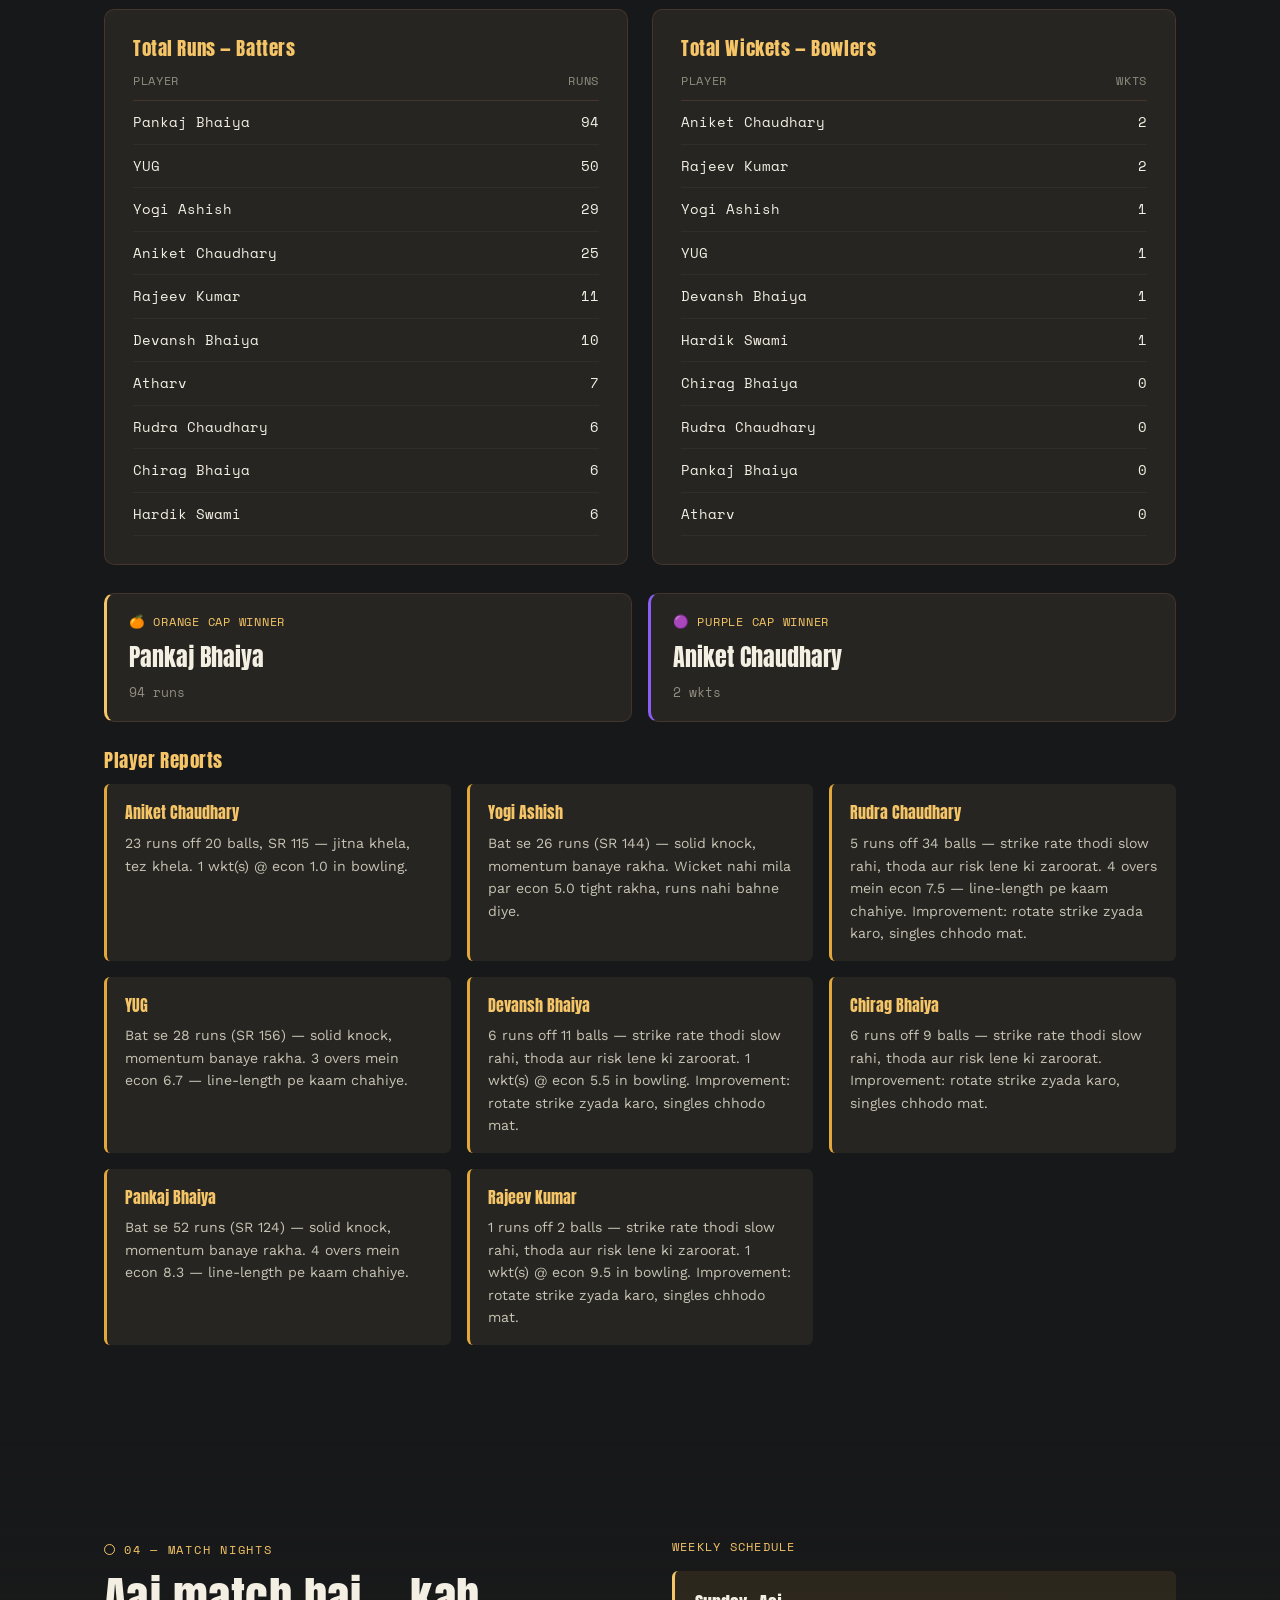
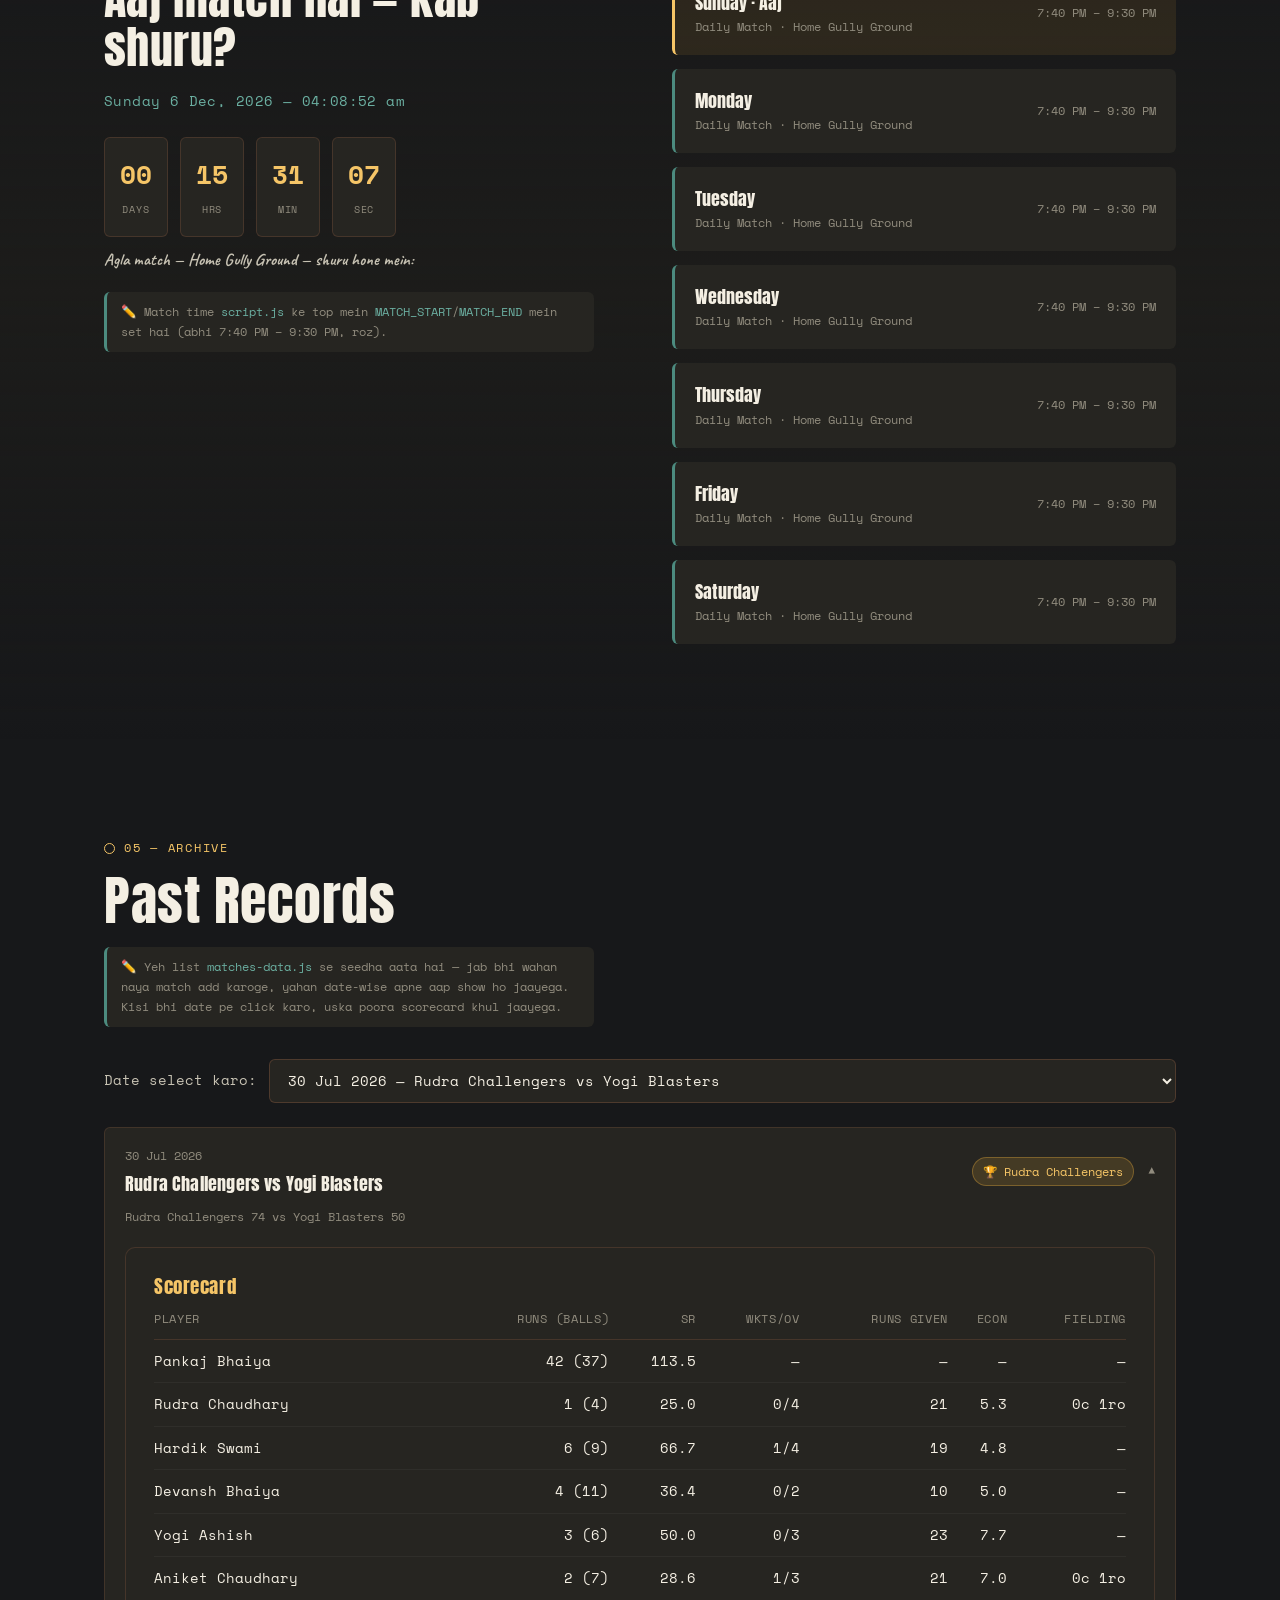
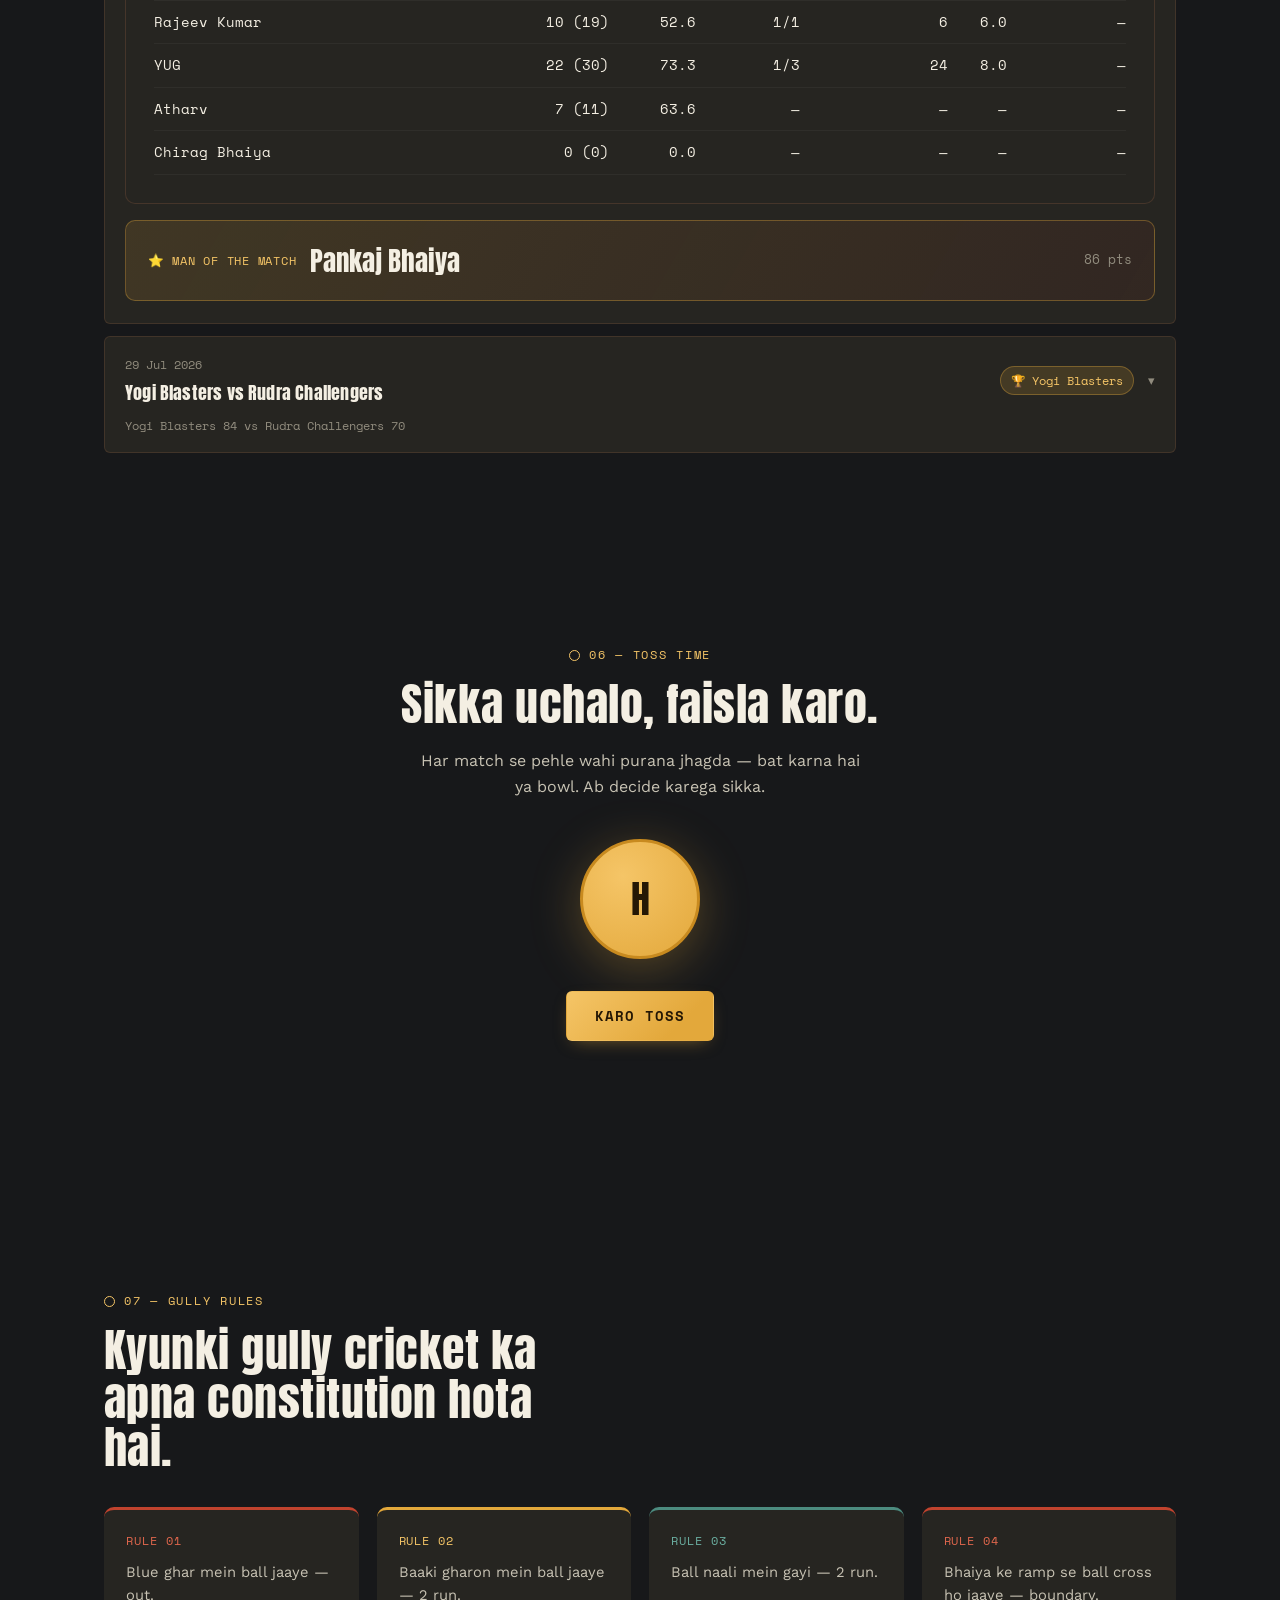
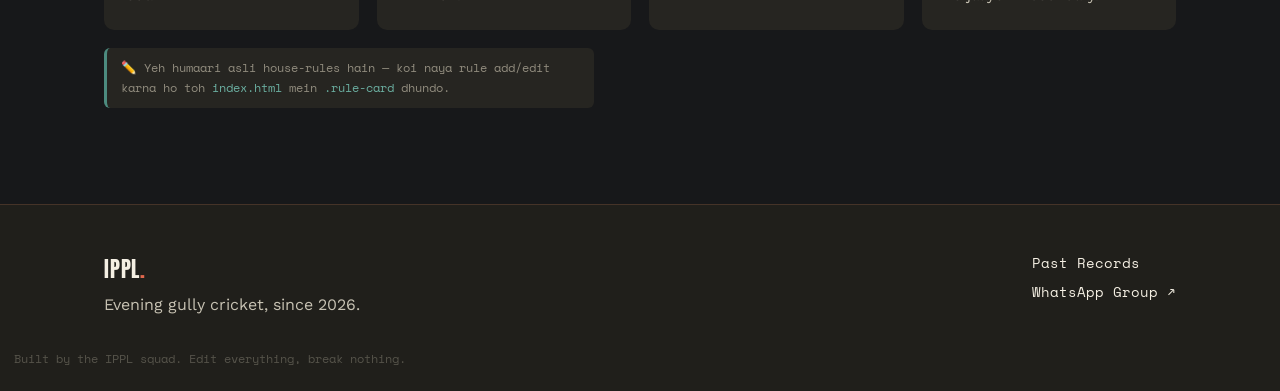
==== commit 65c0548f: "Add files via upload" ====
--- a/index.html
+++ b/index.html
@@ -133,10 +133,10 @@
     </div>
 
     <h3 class="reports-heading reveal">Individual Score (MOM Formula)</h3>
-    <p class="edit-note reveal">✏️ Formula: (Runs×2) + (Wickets×4) + Batting Bonus (SR≥100) + Bowling Bonus (Economy tiers) + Fielding Bonus (Catch/Run-out ×2 har ek).</p>
+    <p class="edit-note reveal">✏️ Formula: (Runs×2) + (Wickets×4) + Batting Bonus (SR≥100, penalty if SR&lt;70/-2, SR≤50/-3) + Bowling Bonus (Economy tiers, penalty if Econ&gt;10/-2, Econ&gt;12/-3) + Fielding Bonus (Catch/Run-out ×2 har ek).</p>
     <div class="stat-panel reveal scorecard-panel">
       <table>
-        <thead><tr><th>Player</th><th>Base</th><th>Bat Bonus</th><th>Bowl Bonus</th><th>Fielding</th><th>Total</th></tr></thead>
+        <thead><tr><th>Player</th><th>Base</th><th>Bat Bonus</th><th>Batting Deduction</th><th>Bowl Bonus</th><th>Bowling Deduction</th><th>Fielding</th><th>Total</th></tr></thead>
         <tbody id="pointsBody"></tbody>
       </table>
     </div>
--- a/style.css
+++ b/style.css
@@ -1346,3 +1346,140 @@
   .cd-box label{ font-size: 0.6rem; }
   .hero-title{ font-size: clamp(3.4rem, 15vw, 11rem); }
 }
+
+/* ---------- one-time "enable sound" nudge (desktop mostly) ---------- */
+.sound-hint{
+  position: fixed;
+  right: 20px;
+  bottom: 20px;
+  z-index: 500;
+  background: var(--wall-2);
+  border: 1px solid rgba(227,168,59,0.4);
+  color: var(--chalk-dim);
+  font-family: var(--font-mono);
+  font-size: 0.8rem;
+  padding: 10px 16px;
+  border-radius: 999px;
+  box-shadow: 0 10px 26px -10px rgba(0,0,0,0.5);
+  opacity: 0;
+  transform: translateY(10px);
+  pointer-events: none;
+  transition: opacity 0.35s ease, transform 0.35s ease;
+}
+.sound-hint.show{
+  opacity: 1;
+  transform: translateY(0);
+  pointer-events: auto;
+}
+@media (max-width: 500px){
+  .sound-hint{ left: 16px; right: 16px; text-align: center; }
+}
+
+/* ============================================
+   PAST RECORDS PAGE (records.html)
+   ============================================ */
+.records-page{ }
+.records-page h2{
+  font-family: var(--font-display);
+  font-size: clamp(2.2rem, 6vw, 3.4rem);
+  color: var(--chalk);
+  margin-bottom: 12px;
+}
+.records-page .edit-note{ margin-bottom: 32px; }
+
+.records-list{ list-style: none; display: flex; flex-direction: column; gap: 12px; }
+
+.record-item{
+  background: var(--wall-2);
+  border: 1px solid rgba(138,90,63,0.28);
+  border-radius: var(--radius);
+  overflow: hidden;
+}
+
+.record-toggle{
+  width: 100%;
+  display: flex;
+  align-items: center;
+  justify-content: space-between;
+  gap: 16px;
+  flex-wrap: wrap;
+  background: none;
+  border: none;
+  color: inherit;
+  font-family: var(--font-body);
+  text-align: left;
+  padding: 18px 20px;
+  cursor: pointer;
+}
+.record-toggle-main{
+  display: flex;
+  flex-direction: column;
+  gap: 4px;
+}
+.record-date{
+  font-family: var(--font-mono);
+  font-size: 0.78rem;
+  color: var(--concrete);
+}
+.record-label{
+  font-family: var(--font-display);
+  font-size: 1.15rem;
+  color: var(--chalk);
+  letter-spacing: 0.01em;
+}
+.record-toggle-side{
+  display: flex;
+  align-items: center;
+  gap: 14px;
+}
+.rec-chip{
+  font-family: var(--font-mono);
+  font-size: 0.72rem;
+  padding: 5px 10px;
+  border-radius: 999px;
+  white-space: nowrap;
+}
+.rec-chip-win{ background: rgba(227,168,59,0.16); color: var(--mustard-bright); border: 1px solid rgba(227,168,59,0.35); }
+.rec-chip-tie{ background: rgba(76,139,127,0.14); color: var(--teal-bright); border: 1px solid rgba(76,139,127,0.35); }
+.rec-chip-pending{ background: rgba(145,140,126,0.12); color: var(--concrete); border: 1px solid rgba(145,140,126,0.25); }
+.record-caret{
+  color: var(--concrete);
+  transition: transform 0.25s ease;
+}
+.record-item.open .record-caret{ transform: rotate(180deg); }
+
+.record-scoreline{
+  padding: 0 20px 16px;
+  margin-top: -8px;
+  font-family: var(--font-mono);
+  font-size: 0.78rem;
+  color: var(--concrete);
+}
+
+.record-detail{
+  max-height: 0;
+  overflow: hidden;
+  transition: max-height 0.35s ease;
+  padding: 0 20px;
+}
+.record-item.open .record-detail{
+  max-height: 1200px;
+  padding: 4px 20px 22px;
+}
+.record-detail .stat-panel{ margin-bottom: 16px; }
+.record-detail .mom-banner{ margin-bottom: 0; }
+
+.records-empty{
+  font-family: var(--font-mono);
+  font-size: 0.9rem;
+  color: var(--concrete);
+  padding: 24px 0;
+}
+
+.nav-links a.nav-current{ color: var(--mustard-bright); }
+
+@media (max-width: 700px){
+  .record-toggle{ padding: 16px; }
+  .record-scoreline{ padding: 0 16px 14px; }
+  .record-item.open .record-detail{ padding: 4px 16px 18px; }
+}
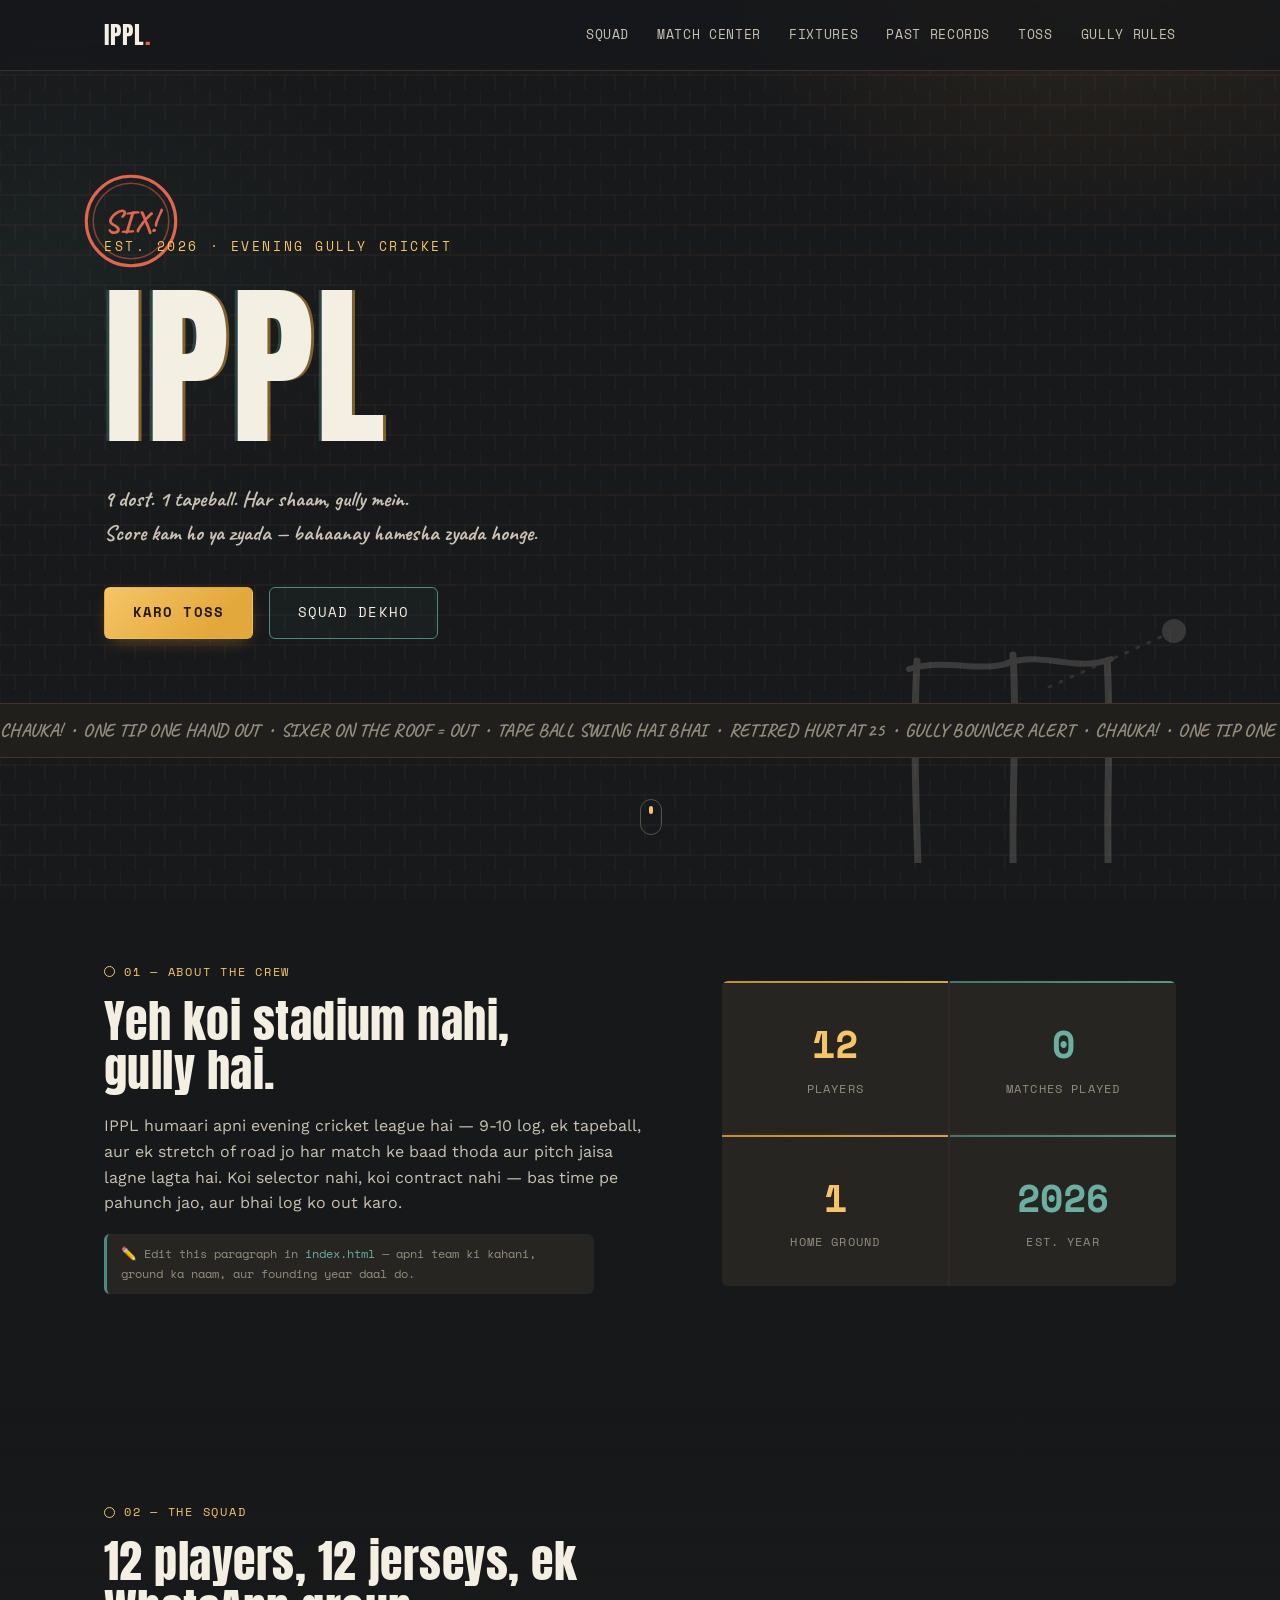
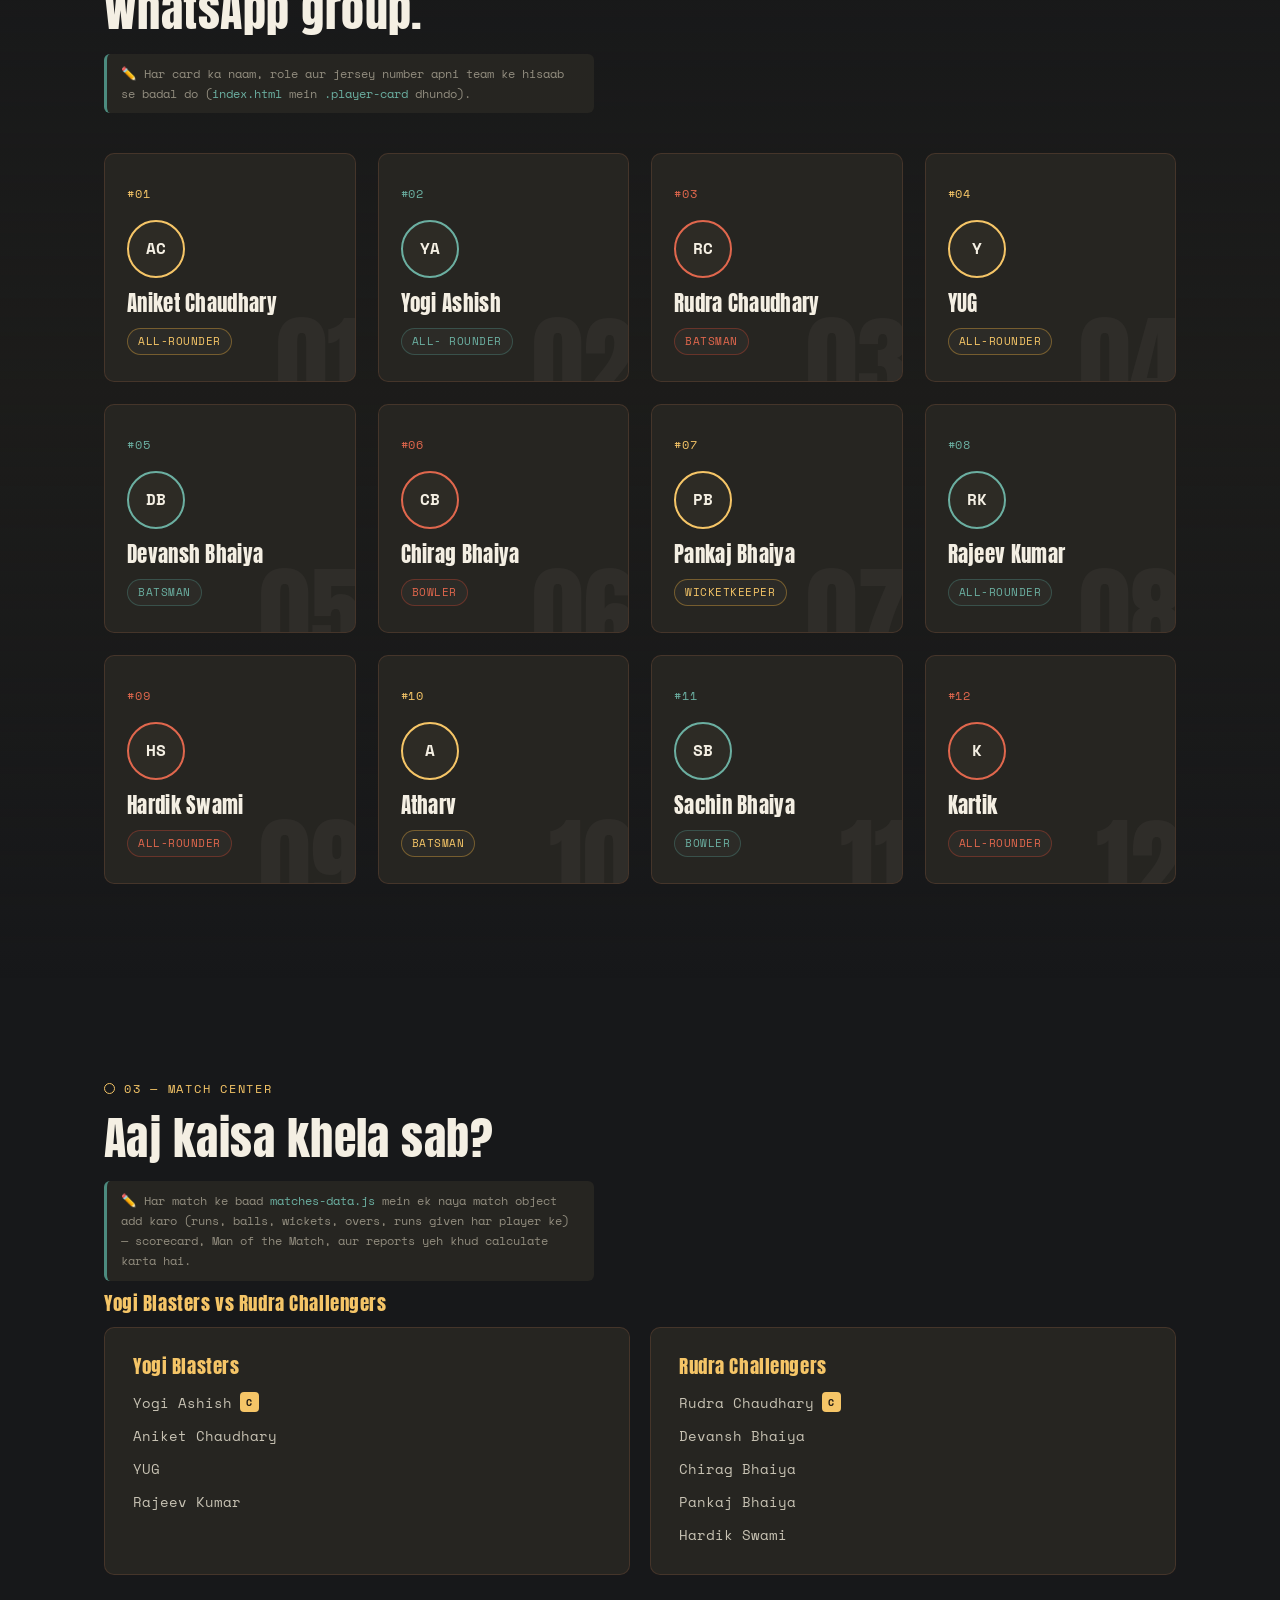
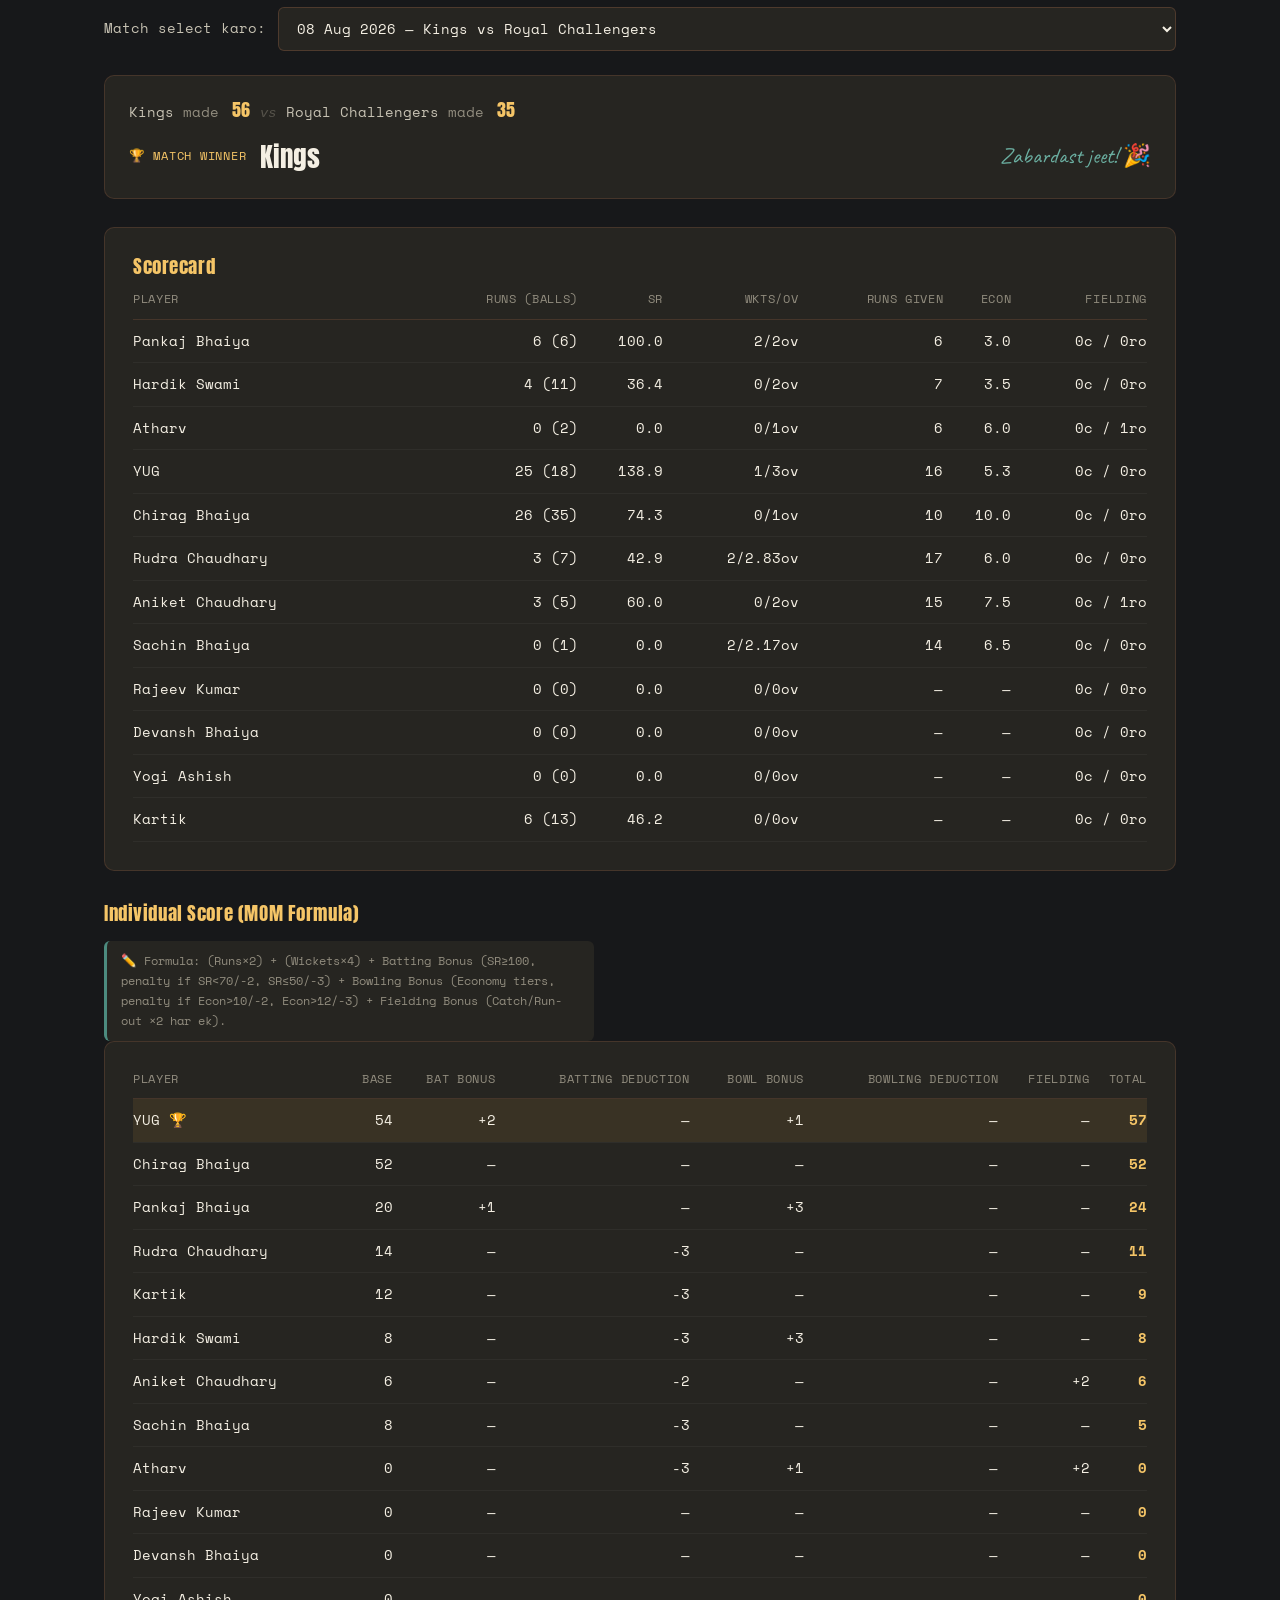
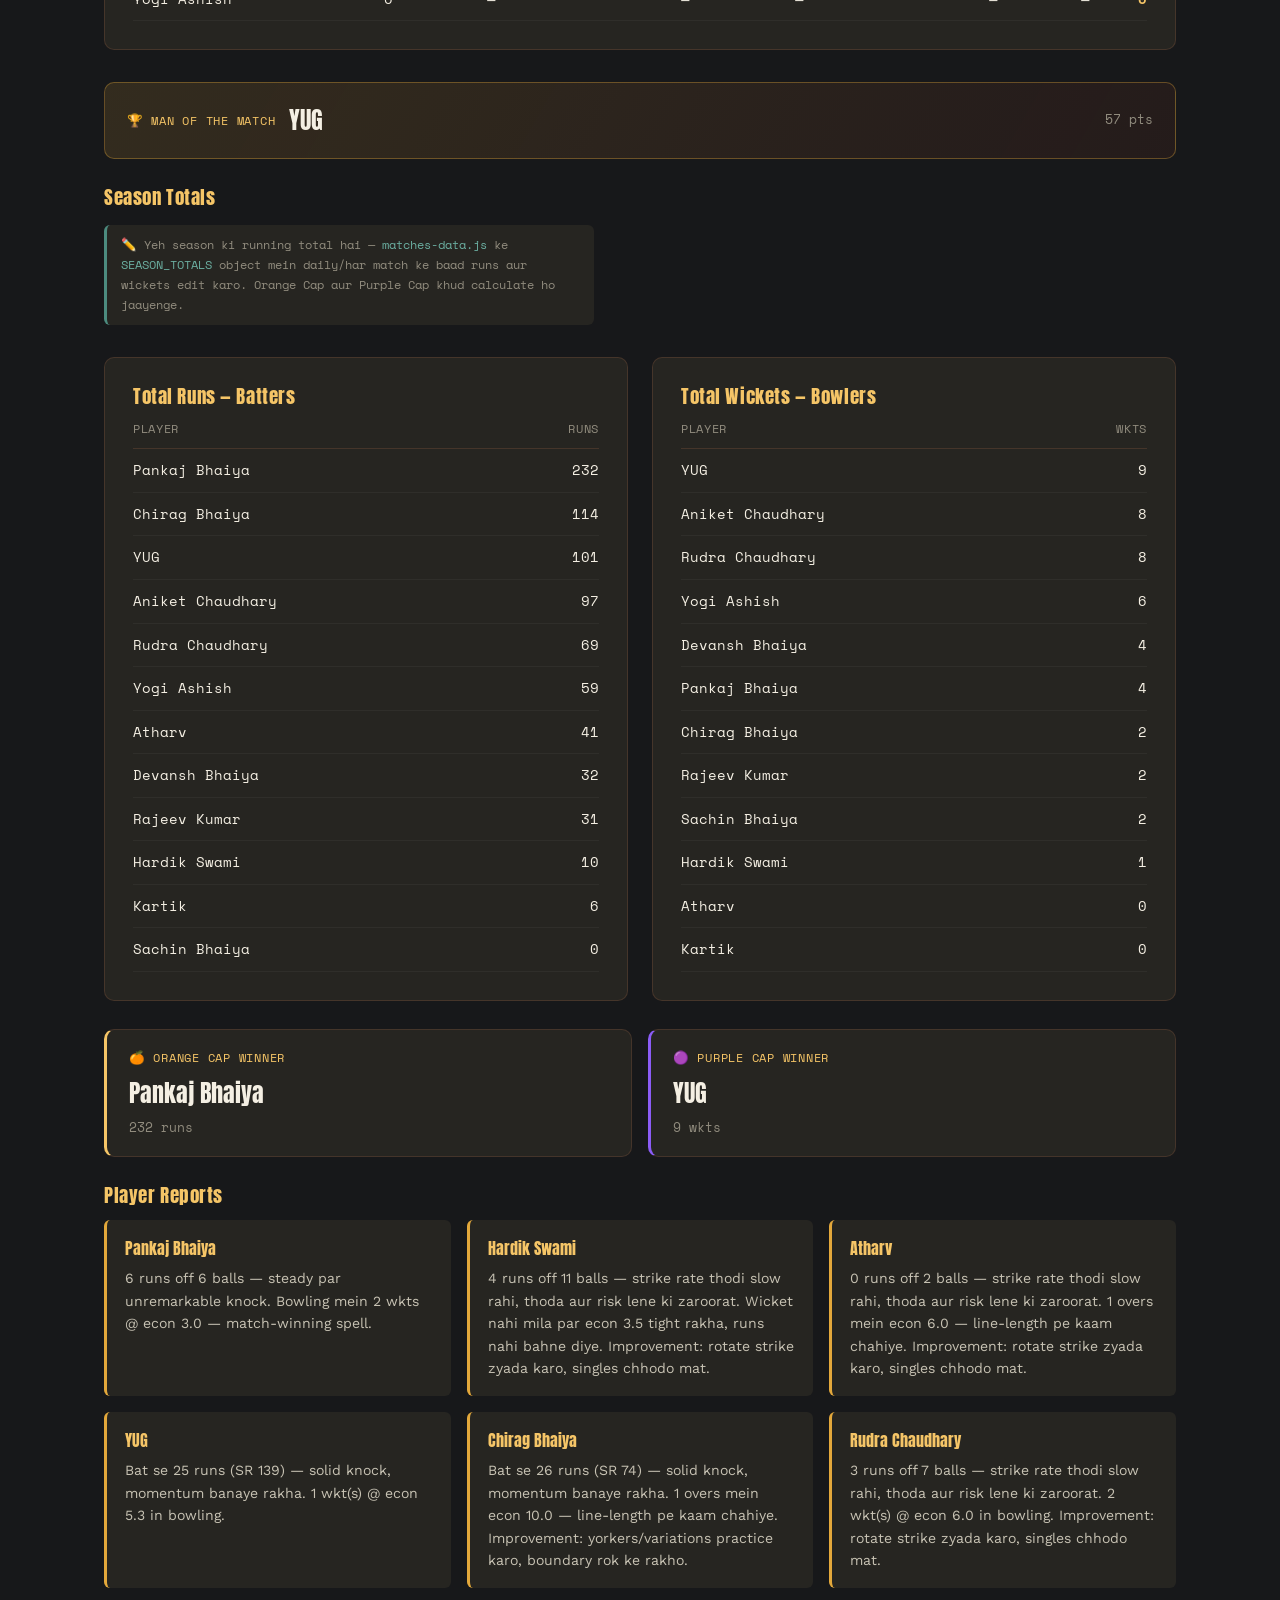
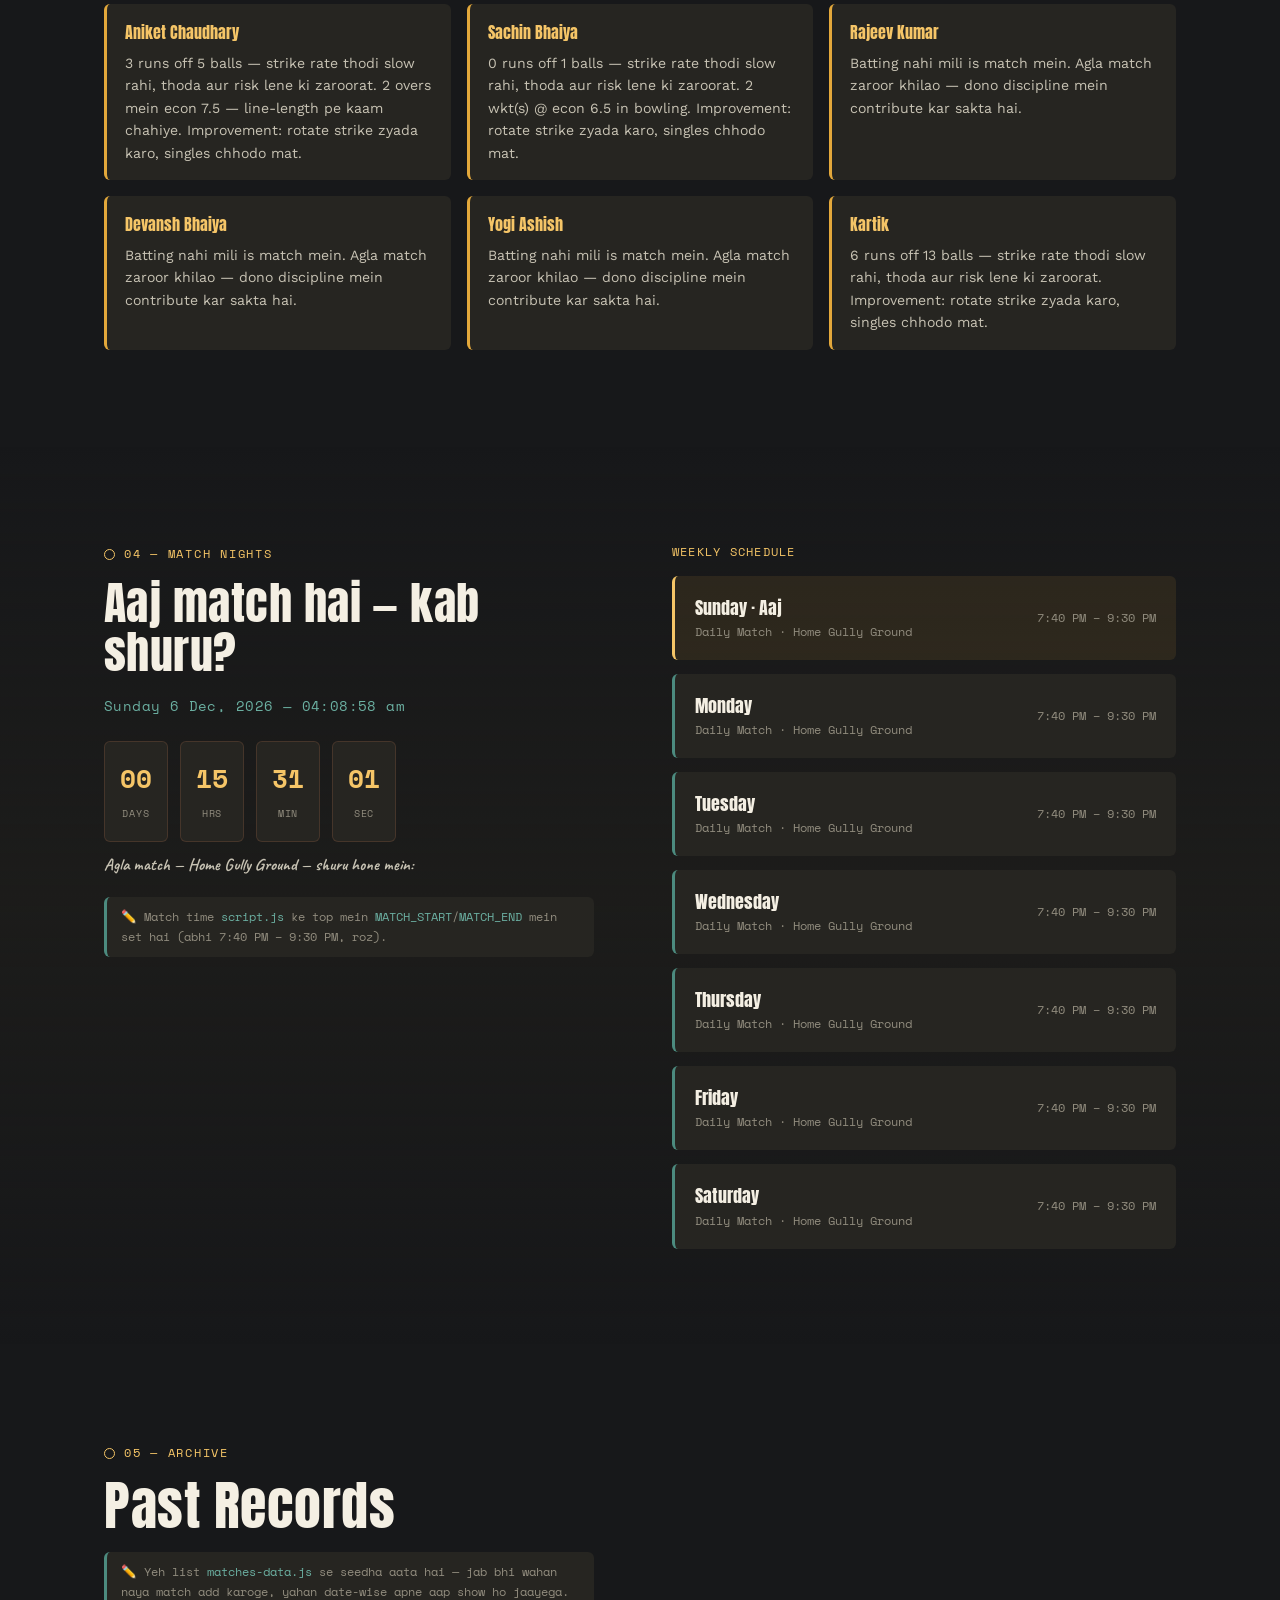
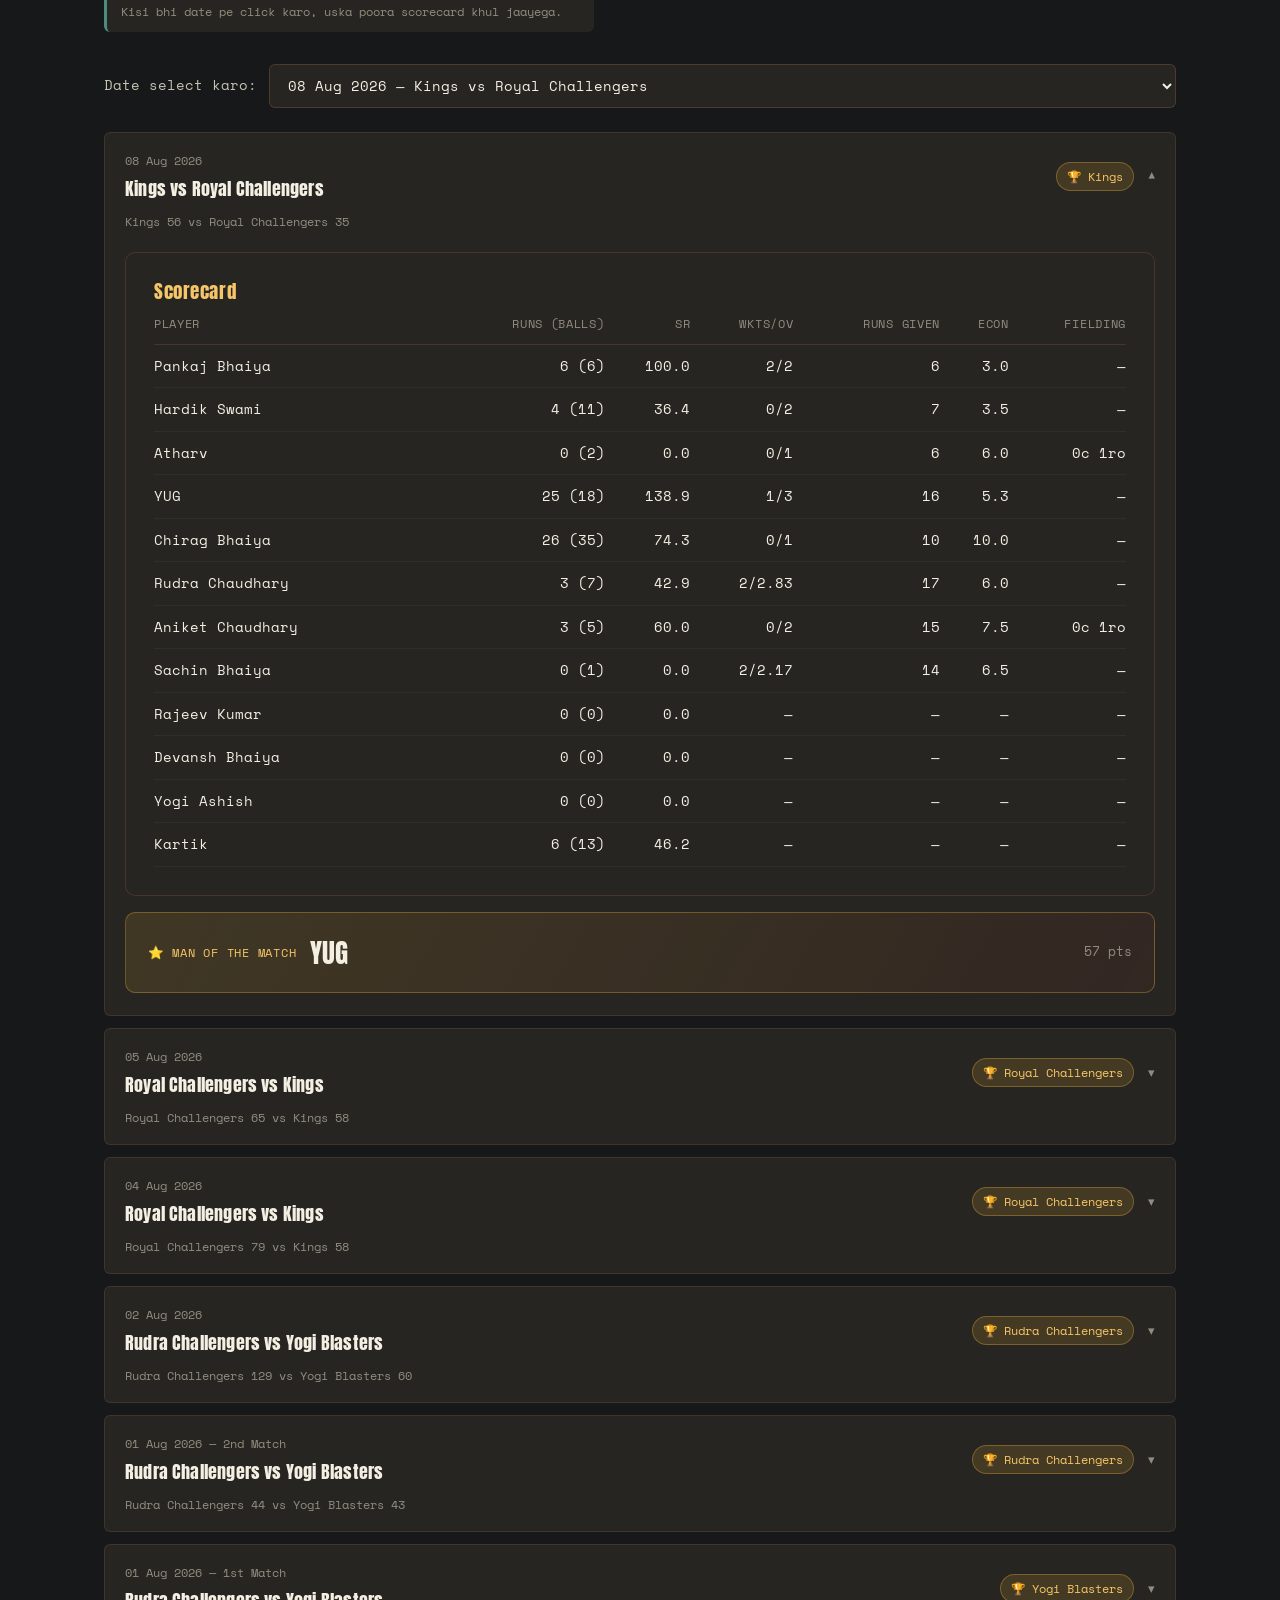
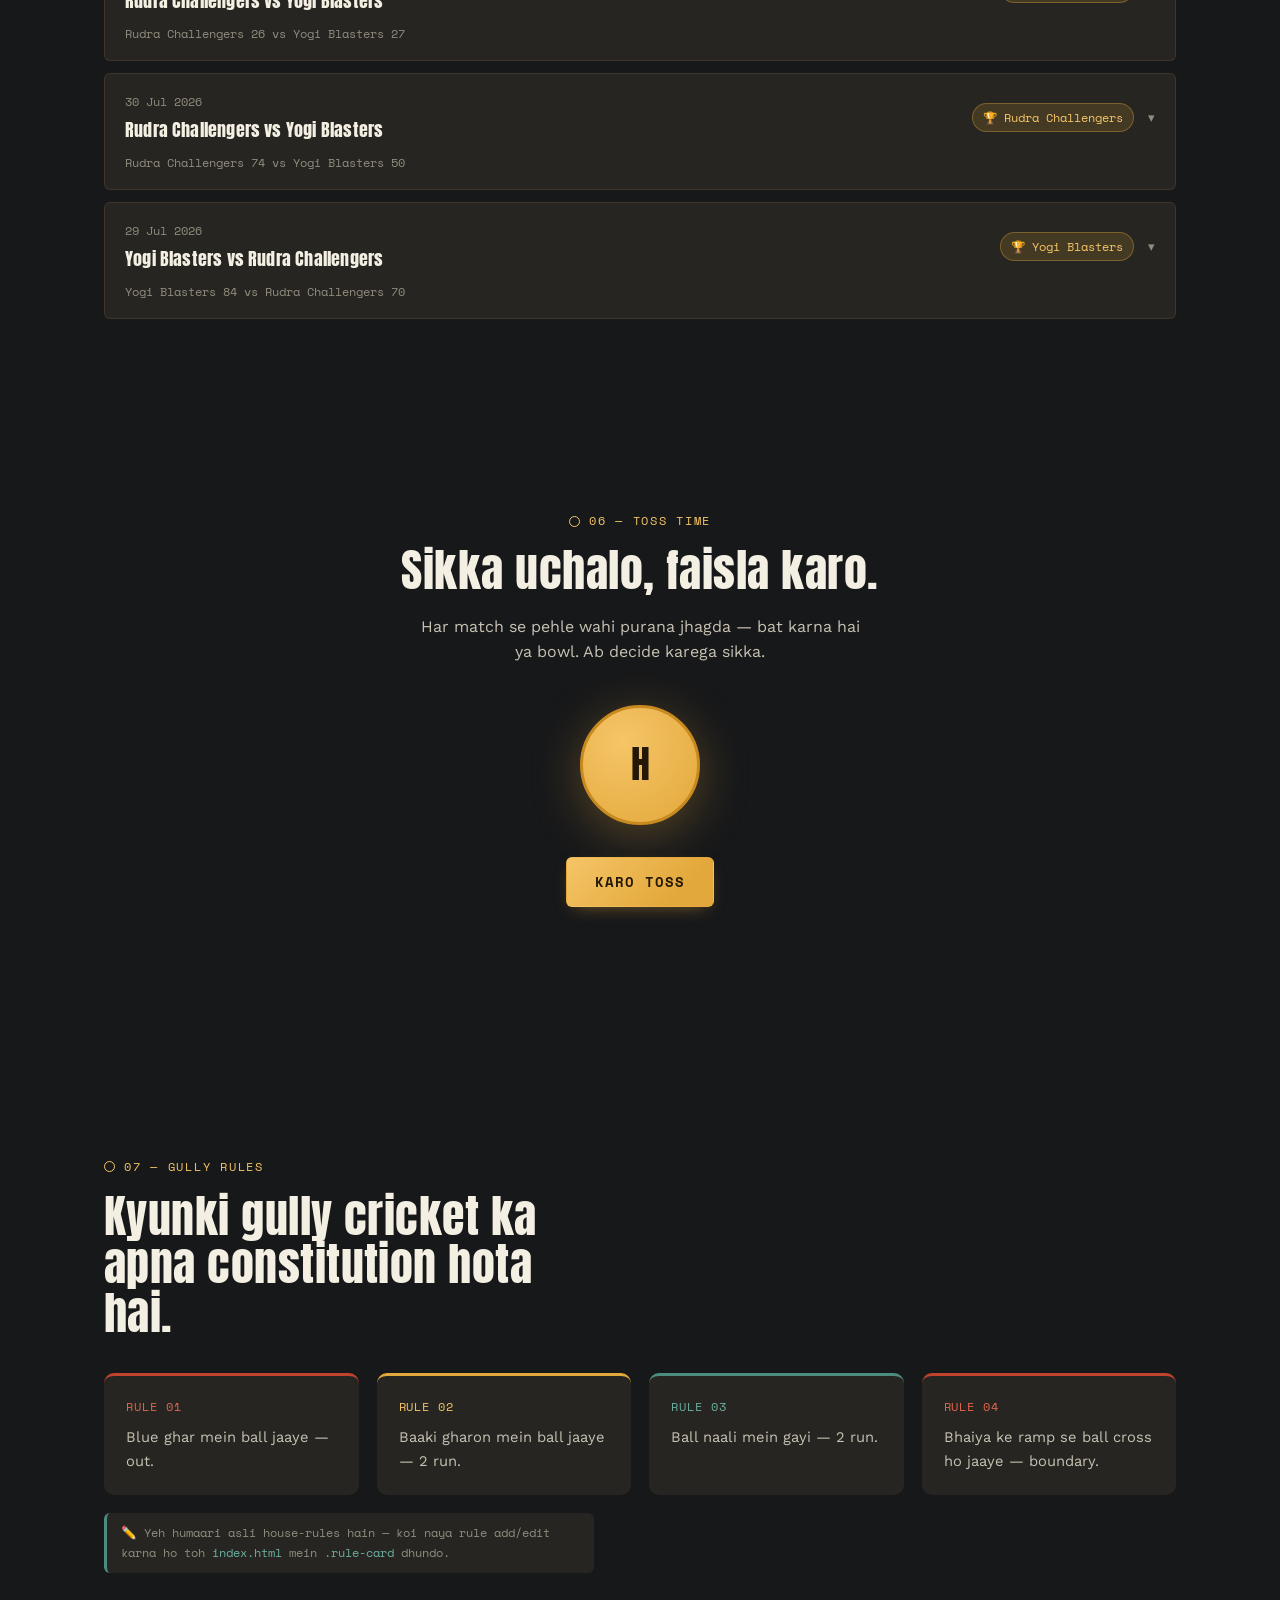
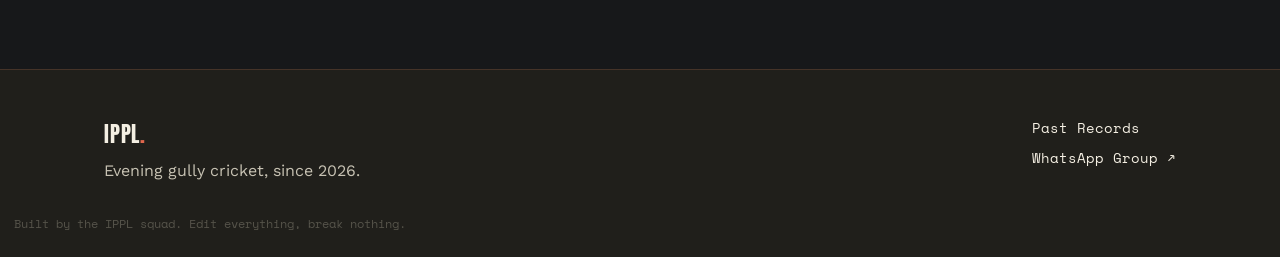
==== commit 94869860: "Add files via upload" ====
--- a/index.html
+++ b/index.html
@@ -78,7 +78,7 @@
     </div>
     <div class="scoreboard reveal">
       <div class="score-tile">
-        <span class="score-num" data-count="10">0</span>
+        <span class="score-num" data-count="12">0</span>
         <span class="score-label">Players</span>
       </div>
       <div class="score-tile">
@@ -101,7 +101,7 @@
 <section class="squad" id="squad">
   <div class="section-inner">
     <p class="section-label">02 — The squad</p>
-    <h2 class="reveal">10 players, 10 jerseys, ek WhatsApp group.</h2>
+    <h2 class="reveal">12 players, 12 jerseys, ek WhatsApp group.</h2>
     <p class="edit-note reveal">✏️ Har card ka naam, role aur jersey number apni team ke hisaab se badal do (<code>index.html</code> mein <code>.player-card</code> dhundo).</p>
     <div class="squad-grid" id="squadGrid"></div>
   </div>
--- a/style.css
+++ b/style.css
@@ -1317,7 +1317,7 @@
     overflow-x: auto;
     -webkit-overflow-scrolling: touch;
   }
-  .scorecard-panel table{ min-width: 560px; }
+  .scorecard-panel table{ min-width: 680px; }
   table{ font-size: 0.8rem; }
   th, td{ padding-right: 8px; }
 
